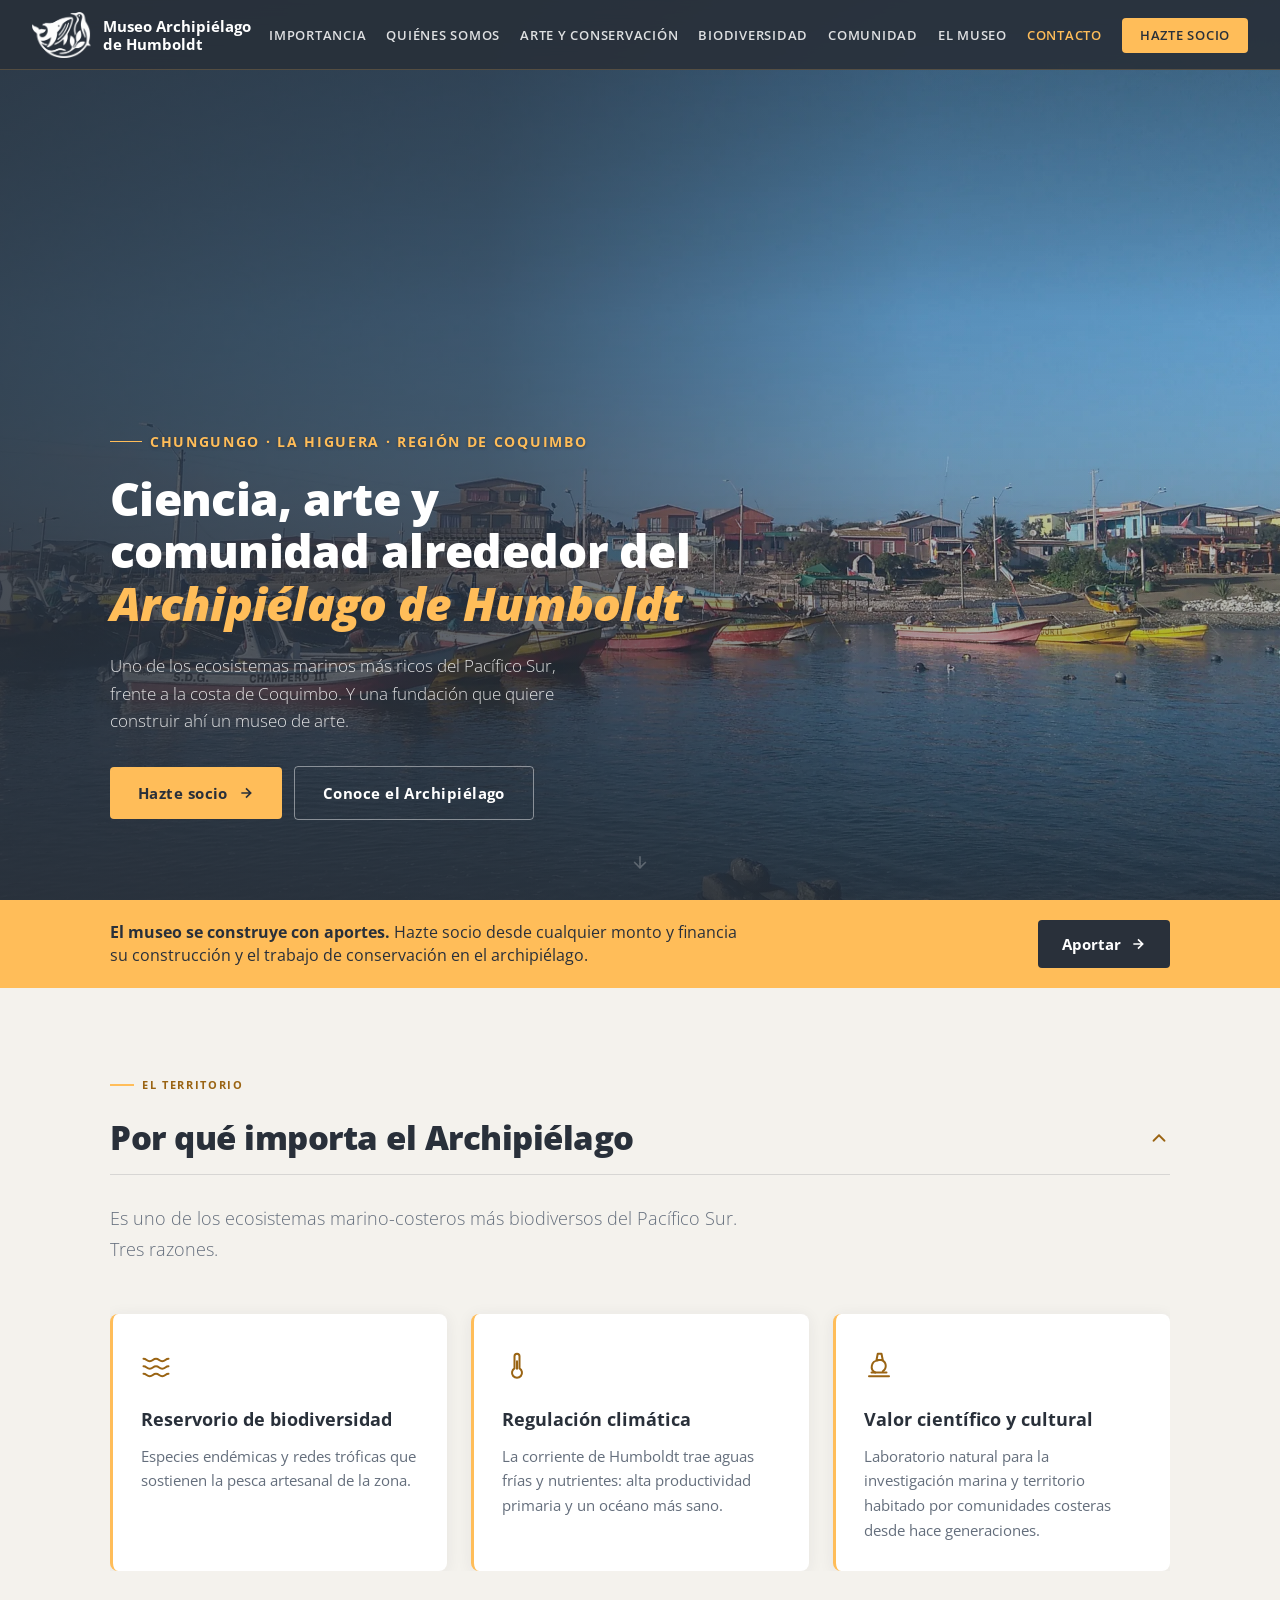
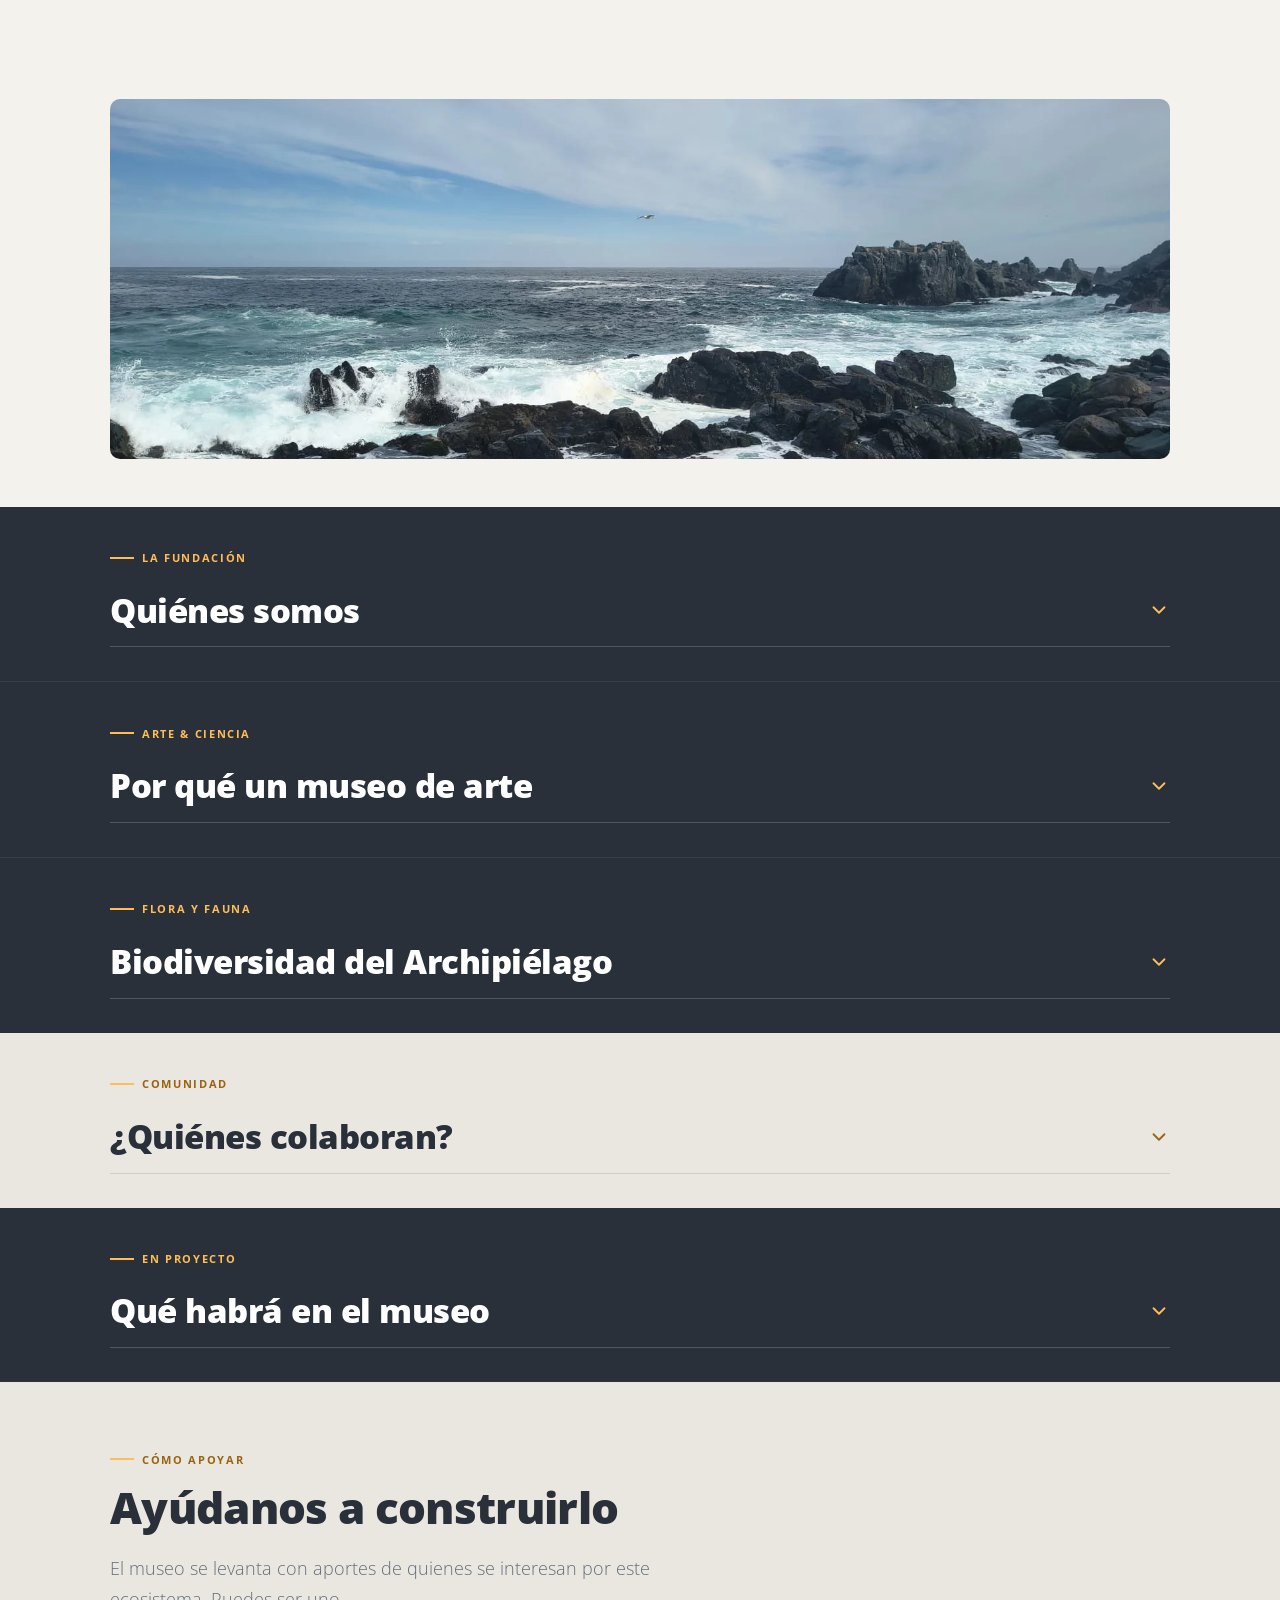
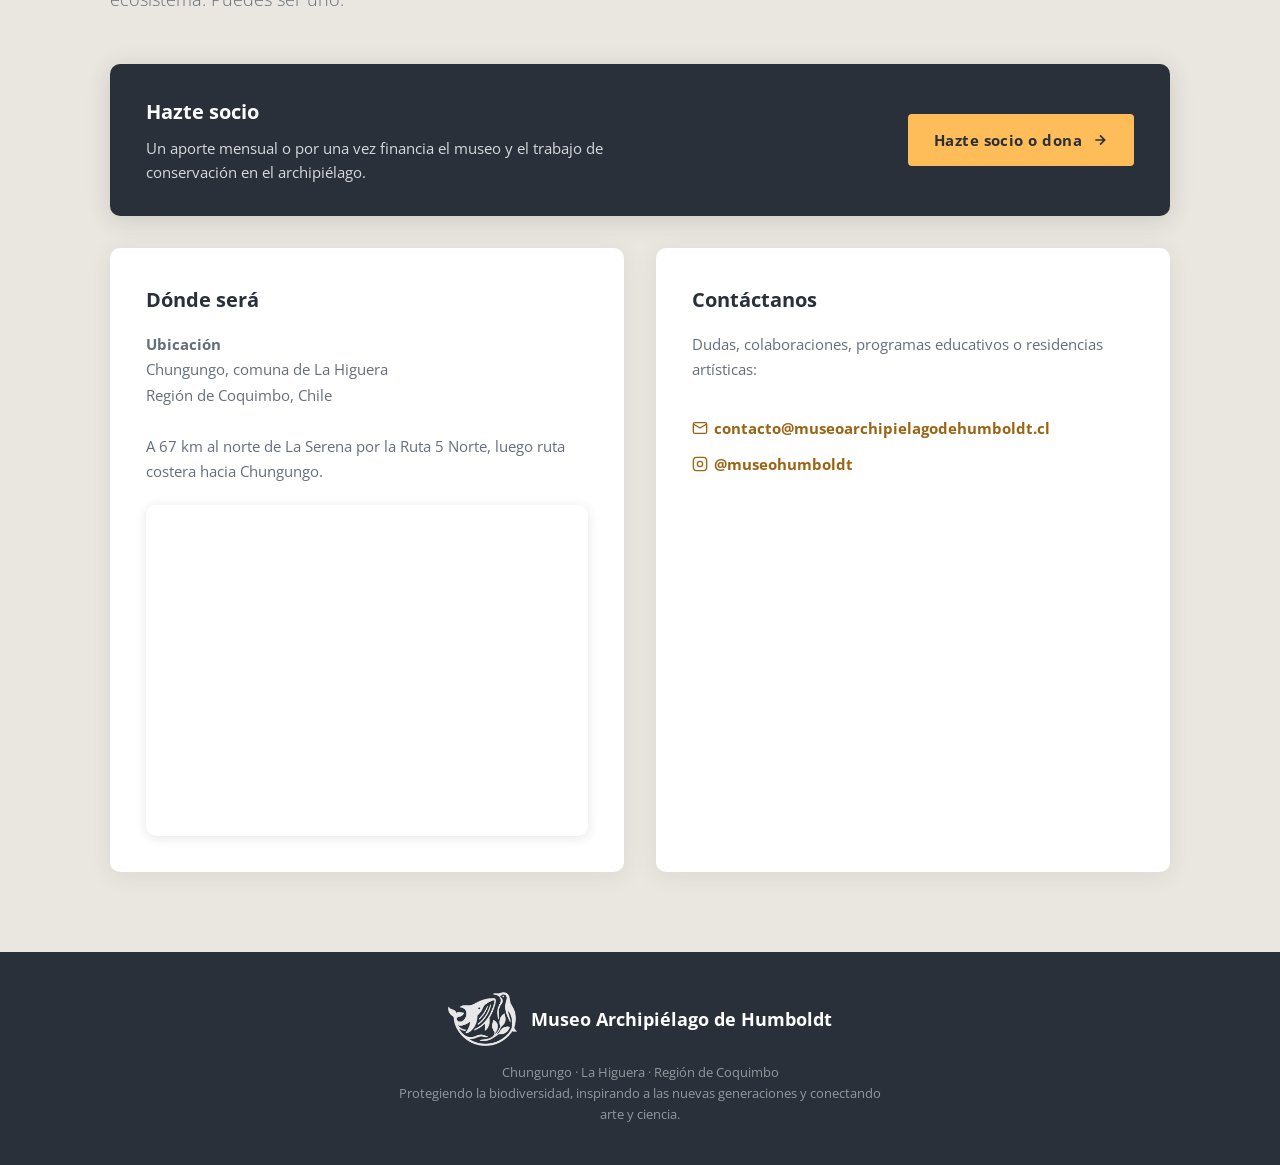
==== index.html @ 6b74129f "Suma las fotos nuevas de fauna y pasa la galería a grilla pareja - Entran cinco fotografías nuevas d" ====
<!doctype html>
<html lang="es">
<head>
  <meta charset="utf-8" />
  <meta name="viewport" content="width=device-width,initial-scale=1" />
  <title>Museo Archipiélago de Humboldt — Chungungo, La Higuera</title>
  <meta name="theme-color" content="#29303A">
  <link rel="canonical" href="https://museoarchipielagodehumboldt.cl/">
  <link rel="preconnect" href="https://fonts.googleapis.com">
  <link rel="preconnect" href="https://fonts.gstatic.com" crossorigin>
  <link href="https://fonts.googleapis.com/css2?family=Open+Sans:ital,wght@0,300;0,400;0,600;0,700;0,800;1,400;1,700&display=swap" rel="stylesheet">
  <link rel="stylesheet" href="css/styles.css">
  <link rel="icon" href="/favicon.ico" sizes="any">
  <link rel="icon" type="image/png" href="/images/logo-favicon.png">
  <meta name="description"
  content="El Archipiélago de Humboldt: biodiversidad marina frente a la costa de Coquimbo. Fundación que trabaja para levantar un museo de arte en Chungungo.">

  <!-- Open Graph -->
  <meta property="og:title" content="Museo Archipiélago de Humboldt">
  <meta property="og:description" content="Ciencia, arte y comunidad alrededor del Archipiélago de Humboldt.">
  <meta property="og:image" content="https://museoarchipielagodehumboldt.cl/images/portada-caleta.webp">
  <meta property="og:url" content="https://museoarchipielagodehumboldt.cl/">
  <meta property="og:type" content="website">
  <meta property="og:locale" content="es_CL">
  <meta property="og:site_name" content="Museo Archipiélago de Humboldt">

  <!-- Twitter -->
  <meta name="twitter:card" content="summary_large_image">
  <meta name="twitter:title" content="Museo Archipiélago de Humboldt">
  <meta name="twitter:description" content="Ciencia, arte y comunidad alrededor del Archipiélago de Humboldt.">
  <meta name="twitter:image" content="https://museoarchipielagodehumboldt.cl/images/portada-caleta.webp">

  <!-- Structured data: Museum -->
  <script type="application/ld+json">
  {
    "@context": "https://schema.org",
    "@type": "Museum",
    "name": "Museo Archipiélago de Humboldt",
    "description": "Proyecto de museo de arte en Chungungo, inspirado en el Archipiélago de Humboldt. En etapa de construcción.",
    "url": "https://museoarchipielagodehumboldt.cl/",
    "image": "https://museoarchipielagodehumboldt.cl/images/portada-caleta.webp",
    "email": "contacto@museoarchipielagodehumboldt.cl",
    "sameAs": ["https://www.instagram.com/museohumboldt"],
    "address": {
      "@type": "PostalAddress",
      "addressLocality": "Chungungo",
      "addressRegion": "Región de Coquimbo",
      "addressCountry": "CL"
    },
    "geo": {
      "@type": "GeoCoordinates",
      "latitude": -29.4509444,
      "longitude": -71.2998889
    }
  }
  </script>
</head>
<body>

  <!-- NAV -->
  <nav>
    <a href="#" class="nav-logo">
      <img src="images/logo-blanco.webp" alt="Logo Museo Archipiélago de Humboldt" width="512" height="402" />
      <span class="nav-brand">Museo Archipiélago<br>de Humboldt</span>
    </a>
    <button class="nav-toggle" aria-label="Abrir menú de navegación" aria-expanded="false" aria-controls="nav-links">
      <span></span><span></span><span></span>
    </button>
    <ul class="nav-links" id="nav-links">
      <li><a href="#importancia">Importancia</a></li>
      <li><a href="#quienes-somos">Quiénes somos</a></li>
      <li><a href="#arte">Arte y Conservación</a></li>
      <li><a href="#galeria">Biodiversidad</a></li>
      <li><a href="#impacto">Comunidad</a></li>
      <li><a href="#actividades">El museo</a></li>
      <li><a href="#visita">Contacto</a></li>
      <li class="nav-donate-item"><a href="https://fundacionmuseo.donando.cl/" target="_blank" rel="noopener noreferrer" class="nav-donate">Hazte socio</a></li>
    </ul>
  </nav>

  <!-- HERO -->
  <section class="hero">
    <div class="hero-content">
      <p class="hero-eyebrow">Chungungo · La Higuera · Región de Coquimbo</p>
      <h1>Ciencia, arte y comunidad alrededor del <em>Archipiélago de Humboldt</em></h1>
      <p class="hero-desc">Uno de los ecosistemas marinos más ricos del Pacífico Sur, frente a la costa de Coquimbo. Y una fundación que quiere construir ahí un museo de arte.</p>
      <div class="hero-actions">
        <a class="hero-cta" href="https://fundacionmuseo.donando.cl/" target="_blank" rel="noopener noreferrer">
          Hazte socio
          <svg width="16" height="16" viewBox="0 0 24 24" fill="none" stroke="currentColor" stroke-width="2.5"><path d="M5 12h14M12 5l7 7-7 7"/></svg>
        </a>
        <a class="hero-cta hero-cta--ghost" href="#importancia">Conoce el Archipiélago</a>
      </div>
    </div>
    <div class="scroll-hint">
      <svg width="20" height="20" viewBox="0 0 24 24" fill="none" stroke="currentColor" stroke-width="2"><path d="M12 5v14M5 12l7 7 7-7"/></svg>
    </div>
  </section>

  <!-- FRANJA DE DONACIÓN -->
  <aside class="donate-strip">
    <div class="container donate-strip-inner">
      <p class="donate-strip-text"><strong>El museo se construye con aportes.</strong> Hazte socio desde cualquier monto y financia su construcción y el trabajo de conservación en el archipiélago.</p>
      <a class="donate-strip-cta" href="https://fundacionmuseo.donando.cl/" target="_blank" rel="noopener noreferrer">
        Aportar
        <svg width="16" height="16" viewBox="0 0 24 24" fill="none" stroke="currentColor" stroke-width="2.5"><path d="M5 12h14M12 5l7 7-7 7"/></svg>
      </a>
    </div>
  </aside>

  <!-- IMPORTANCIA -->
  <section class="section" id="importancia">
    <div class="container">
      <span class="section-label">El territorio</span>
      <h2 class="section-h2">
        <button type="button" class="section-toggle" aria-expanded="true" aria-controls="cuerpo-importancia">
          <span>Por qué importa el Archipiélago</span>
          <svg class="section-chevron" width="22" height="22" viewBox="0 0 24 24" fill="none" stroke="currentColor" stroke-width="2" stroke-linecap="round" stroke-linejoin="round" aria-hidden="true"><path d="m6 9 6 6 6-6"/></svg>
        </button>
      </h2>
      <div class="section-body is-open" id="cuerpo-importancia">
        <div class="section-body-inner">
      <p class="section-intro reveal">Es uno de los ecosistemas marino-costeros más biodiversos del Pacífico Sur. Tres razones.</p>
      <div class="cards">
        <div class="reveal card">
          <div class="card-icon"><svg viewBox="0 0 24 24" fill="none" stroke="currentColor" stroke-width="1.6" stroke-linecap="round" stroke-linejoin="round" aria-hidden="true"><path d="M2 7c2.5 0 2.5 2 5 2s2.5-2 5-2 2.5 2 5 2 2.5-2 5-2"/><path d="M2 13c2.5 0 2.5 2 5 2s2.5-2 5-2 2.5 2 5 2 2.5-2 5-2"/><path d="M2 19c2.5 0 2.5 2 5 2s2.5-2 5-2 2.5 2 5 2 2.5-2 5-2"/></svg></div>
          <h3>Reservorio de biodiversidad</h3>
          <p>Especies endémicas y redes tróficas que sostienen la pesca artesanal de la zona.</p>
        </div>
        <div class="reveal reveal-delay-1 card">
          <div class="card-icon"><svg viewBox="0 0 24 24" fill="none" stroke="currentColor" stroke-width="1.6" stroke-linecap="round" stroke-linejoin="round" aria-hidden="true"><path d="M14 14.76V5a2 2 0 1 0-4 0v9.76a4 4 0 1 0 4 0z"/><path d="M12 9v6"/></svg></div>
          <h3>Regulación climática</h3>
          <p>La corriente de Humboldt trae aguas frías y nutrientes: alta productividad primaria y un océano más sano.</p>
        </div>
        <div class="reveal reveal-delay-2 card">
          <div class="card-icon"><svg viewBox="0 0 24 24" fill="none" stroke="currentColor" stroke-width="1.6" stroke-linecap="round" stroke-linejoin="round" aria-hidden="true"><path d="M6 18h12"/><path d="M9 18a5 5 0 0 1 2-9.5"/><path d="M11 3h3l1 5h-5z"/><path d="M14 8a5 5 0 0 1 1 9"/><path d="M4 21h16"/></svg></div>
          <h3>Valor científico y cultural</h3>
          <p>Laboratorio natural para la investigación marina y territorio habitado por comunidades costeras desde hace generaciones.</p>
        </div>
      </div>
    </div>
      </div>
    </div>
  </section>

  <!-- PANORAMA -->
  <div class="container">
    <div class="panorama-wrap reveal">
      <img src="images/costa-rocosa.webp" alt="Costa rocosa del Archipiélago de Humboldt" width="1600" height="900" loading="lazy" />
    </div>
  </div>

  <!-- QUIÉNES SOMOS -->
  <section class="section section-alt" id="quienes-somos">
    <div class="container">
      <span class="section-label">La Fundación</span>
      <h2 class="section-h2">
        <button type="button" class="section-toggle" aria-expanded="false" aria-controls="cuerpo-quienes-somos">
          <span>Quiénes somos</span>
          <svg class="section-chevron" width="22" height="22" viewBox="0 0 24 24" fill="none" stroke="currentColor" stroke-width="2" stroke-linecap="round" stroke-linejoin="round" aria-hidden="true"><path d="m6 9 6 6 6-6"/></svg>
        </button>
      </h2>
      <div class="section-body" id="cuerpo-quienes-somos">
        <div class="section-body-inner">
      <p class="section-intro reveal">La Fundación Archipiélago de Humboldt trabaja para proteger este ecosistema y para levantar en Chungungo un museo de arte inspirado en él. El museo todavía no existe: estamos construyéndolo.</p>

      <div class="video-wrap reveal">
        <video
          controls
          playsinline
          preload="none"
          poster="images/fundacion-poster.webp"
          width="1280" height="720">
          <source src="videos/fundacion-720p.webm" type="video/webm">
          <source src="videos/fundacion-720p.mp4" type="video/mp4">
          Tu navegador no soporta la reproducción de video.
        </video>
      </div>
    </div>
      </div>
    </div>
  </section>

  <!-- ARTE Y CONSERVACIÓN -->
  <section class="section section-alt" id="arte">
    <div class="container">
      <span class="section-label">Arte & Ciencia</span>
      <h2 class="section-h2">
        <button type="button" class="section-toggle" aria-expanded="false" aria-controls="cuerpo-arte">
          <span>Por qué un museo de arte</span>
          <svg class="section-chevron" width="22" height="22" viewBox="0 0 24 24" fill="none" stroke="currentColor" stroke-width="2" stroke-linecap="round" stroke-linejoin="round" aria-hidden="true"><path d="m6 9 6 6 6-6"/></svg>
        </button>
      </h2>
      <div class="section-body" id="cuerpo-arte">
        <div class="section-body-inner">
      <p class="section-intro reveal">Los datos científicos informan; el arte mueve. Un museo convierte lo que sabemos del archipiélago en algo que se siente.</p>
      <div class="cards">
        <div class="reveal card">
          <div class="card-icon"><svg viewBox="0 0 24 24" fill="none" stroke="currentColor" stroke-width="1.6" stroke-linecap="round" stroke-linejoin="round" aria-hidden="true"><path d="M3 21c2 0 4-1 4-4 0-1.7-1.3-3-3-3-1.5 0-3 1-3 3 0 2 1 4 2 4z"/><path d="M7 14 18.5 2.5a2.1 2.1 0 0 1 3 3L10 17"/></svg></div>
          <h3>El arte como puente</h3>
          <p>Instalaciones y obras participativas hacen comprensibles procesos ecológicos complejos, a cualquier edad.</p>
        </div>
        <div class="reveal reveal-delay-1 card">
          <div class="card-icon"><svg viewBox="0 0 24 24" fill="none" stroke="currentColor" stroke-width="1.6" stroke-linecap="round" stroke-linejoin="round" aria-hidden="true"><path d="M10.3 3.9 1.8 18a2 2 0 0 0 1.7 3h17a2 2 0 0 0 1.7-3L13.7 3.9a2 2 0 0 0-3.4 0z"/><path d="M12 9v4"/><path d="M12 17h.01"/></svg></div>
          <h3>Visibilizar amenazas</h3>
          <p>La sobrepesca y el cambio climático se vuelven visibles, junto a las prácticas que los enfrentan.</p>
        </div>
        <div class="reveal reveal-delay-2 card">
          <div class="card-icon"><svg viewBox="0 0 24 24" fill="none" stroke="currentColor" stroke-width="1.6" stroke-linecap="round" stroke-linejoin="round" aria-hidden="true"><path d="M3 21V11l5-4 5 4v10"/><path d="M13 21V13l4-3 4 3v8"/><path d="M3 21h18"/><path d="M8 21v-4"/></svg></div>
          <h3>Impulso a la economía local</h3>
          <p>Visitantes y residencias artísticas abren trabajo para artesanos, pescadores y guías de Chungungo.</p>
        </div>
      </div>
    </div>
      </div>
    </div>
  </section>

  <!-- GALERÍA -->
  <section class="section section-alt" id="galeria">
    <div class="container">
      <span class="section-label">Flora y Fauna</span>
      <h2 class="section-h2">
        <button type="button" class="section-toggle" aria-expanded="false" aria-controls="cuerpo-galeria">
          <span>Biodiversidad del Archipiélago</span>
          <svg class="section-chevron" width="22" height="22" viewBox="0 0 24 24" fill="none" stroke="currentColor" stroke-width="2" stroke-linecap="round" stroke-linejoin="round" aria-hidden="true"><path d="m6 9 6 6 6-6"/></svg>
        </button>
      </h2>
      <div class="section-body" id="cuerpo-galeria">
        <div class="section-body-inner">
      <p class="section-intro reveal">Colonias de lobos marinos, albatros, pelícanos, guanacos del desierto costero y la caleta de Chungungo. Fotografías propias, tomadas en el archipiélago y su costa.</p>

      <div class="gallery-grid">
        <div class="gallery-item reveal" onclick="openLightbox(this)">
          <img src="images/albatros.webp" alt="Albatros de ceja negra en el mar" width="1200" height="1600" loading="lazy" />
          <div class="gallery-overlay"><span class="gallery-caption">Albatros de ceja negra</span></div>
        </div>
        <div class="gallery-item reveal" onclick="openLightbox(this)">
          <img src="images/colonia-lobos.webp" alt="Colonia de lobos marinos" width="1400" height="1050" loading="lazy" />
          <div class="gallery-overlay"><span class="gallery-caption">Colonia de lobos marinos</span></div>
        </div>
        <div class="gallery-item reveal" onclick="openLightbox(this)">
          <img src="images/pelicanos.webp" alt="Pelícanos nadando" width="900" height="1600" loading="lazy" />
          <div class="gallery-overlay"><span class="gallery-caption">Pelícanos</span></div>
        </div>
        <div class="gallery-item reveal" onclick="openLightbox(this)">
          <img src="images/lobos-roca.webp" alt="Lobos marinos sobre las rocas" width="1400" height="1050" loading="lazy" />
          <div class="gallery-overlay"><span class="gallery-caption">Lobos marinos en el archipiélago</span></div>
        </div>
        <div class="gallery-item reveal" onclick="openLightbox(this)">
          <img src="images/islote-aves.webp" alt="Islote con aves marinas" width="948" height="1600" loading="lazy" />
          <div class="gallery-overlay"><span class="gallery-caption">Islote con aves marinas</span></div>
        </div>
        <div class="gallery-item reveal" onclick="openLightbox(this)">
          <img src="images/caleta-botes.webp" alt="Botes de pescadores en Chungungo" width="1500" height="1125" loading="lazy" />
          <div class="gallery-overlay"><span class="gallery-caption">Caleta de Chungungo</span></div>
        </div>
        <div class="gallery-item reveal" onclick="openLightbox(this)">
          <img src="images/formacion-rocosa-lobos.webp" alt="Formación rocosa con lobos marinos" width="1400" height="1050" loading="lazy" />
          <div class="gallery-overlay"><span class="gallery-caption">Formaciones rocosas del archipiélago</span></div>
        </div>
        <div class="gallery-item reveal" onclick="openLightbox(this)">
          <img src="images/ave-en-vuelo.webp" alt="Ave marina sobrevolando la costa" width="1400" height="788" loading="lazy" />
          <div class="gallery-overlay"><span class="gallery-caption">Ave marina en vuelo</span></div>
        </div>
        <div class="gallery-item reveal" onclick="openLightbox(this)">
          <img src="images/colonia-lobos-2.webp" alt="Lobos marinos sobre la roca" width="1400" height="1050" loading="lazy" />
          <div class="gallery-overlay"><span class="gallery-caption">Colonia de lobos marinos</span></div>
        </div>
        <div class="gallery-item reveal" onclick="openLightbox(this)">
          <img src="images/guanacos-desierto.webp" alt="Guanacos en el desierto costero" width="1400" height="1050" loading="lazy" />
          <div class="gallery-overlay"><span class="gallery-caption">Guanacos del desierto costero</span></div>
        </div>
        <div class="gallery-item reveal" onclick="openLightbox(this)">
          <img src="images/costa-oleaje.webp" alt="Oleaje rompiendo en la costa rocosa" width="1400" height="788" loading="lazy" />
          <div class="gallery-overlay"><span class="gallery-caption">Costa rocosa</span></div>
        </div>
        <div class="gallery-item reveal" onclick="openLightbox(this)">
          <img src="images/lobos-roca-2.webp" alt="Lobos marinos sobre la roca" width="1400" height="1050" loading="lazy" />
          <div class="gallery-overlay"><span class="gallery-caption">Lobos marinos sobre la roca</span></div>
        </div>
        <div class="gallery-item reveal" onclick="openLightbox(this)">
          <img src="images/caleta-chungungo.webp" alt="Caleta de Chungungo" width="1500" height="1125" loading="lazy" />
          <div class="gallery-overlay"><span class="gallery-caption">Caleta de Chungungo</span></div>
        </div>
      </div>
        </div>
      </div>
    </section>

  <!-- LIGHTBOX -->
  <div class="lightbox" id="lightbox" onclick="closeLightbox()">
    <button class="lightbox-close" onclick="closeLightbox()">×</button>
    <img id="lightbox-img" src="" alt="" />
  </div>

  <!-- IMPACTO -->
  <section class="section section--light" id="impacto">
    <div class="container">
      <span class="section-label">Comunidad</span>
      <h2 class="section-h2">
        <button type="button" class="section-toggle" aria-expanded="false" aria-controls="cuerpo-impacto">
          <span>¿Quiénes colaboran?</span>
          <svg class="section-chevron" width="22" height="22" viewBox="0 0 24 24" fill="none" stroke="currentColor" stroke-width="2" stroke-linecap="round" stroke-linejoin="round" aria-hidden="true"><path d="m6 9 6 6 6-6"/></svg>
        </button>
      </h2>
      <div class="section-body" id="cuerpo-impacto">
        <div class="section-body-inner">
      <p class="section-intro reveal">El proyecto se sostiene con el trabajo de tres grupos.</p>

      <div class="impact-grid">
        <div class="impact-item reveal">
          <div class="impact-icon"><svg viewBox="0 0 24 24" fill="none" stroke="currentColor" stroke-width="1.6" stroke-linecap="round" stroke-linejoin="round" aria-hidden="true"><path d="M20.8 5.6a5 5 0 0 0-7.1 0L12 7.3l-1.7-1.7a5 5 0 1 0-7.1 7.1L12 21.4l8.8-8.7a5 5 0 0 0 0-7.1z"/></svg></div>
          <div class="impact-label">Voluntarios</div>
          <div class="impact-desc">Personas que aportan tiempo y trabajo al proyecto.</div>
        </div>
        <div class="impact-item reveal reveal-delay-1">
          <div class="impact-icon"><svg viewBox="0 0 24 24" fill="none" stroke="currentColor" stroke-width="1.6" stroke-linecap="round" stroke-linejoin="round" aria-hidden="true"><path d="M6 18h12"/><path d="M9 18a5 5 0 0 1 2-9.5"/><path d="M11 3h3l1 5h-5z"/><path d="M14 8a5 5 0 0 1 1 9"/><path d="M4 21h16"/></svg></div>
          <div class="impact-label">Ciencias e investigación</div>
          <div class="impact-desc">Profesionales que estudian el archipiélago y su ecosistema.</div>
        </div>
        <div class="impact-item reveal reveal-delay-2">
          <div class="impact-icon"><svg viewBox="0 0 24 24" fill="none" stroke="currentColor" stroke-width="1.6" stroke-linecap="round" stroke-linejoin="round" aria-hidden="true"><path d="M3 21c2 0 4-1 4-4 0-1.7-1.3-3-3-3-1.5 0-3 1-3 3 0 2 1 4 2 4z"/><path d="M7 14 18.5 2.5a2.1 2.1 0 0 1 3 3L10 17"/></svg></div>
          <div class="impact-label">Iniciativas culturales independientes</div>
          <div class="impact-desc">Proyectos y colectivos que trabajan con nosotros.</div>
        </div>
      </div>
      </div>
    </div>
      </div>
    </div>
  </section>

  <!-- ACTIVIDADES -->
  <section class="section section-alt" id="actividades">
    <div class="container">
      <span class="section-label">En proyecto</span>
      <h2 class="section-h2">
        <button type="button" class="section-toggle" aria-expanded="false" aria-controls="cuerpo-actividades">
          <span>Qué habrá en el museo</span>
          <svg class="section-chevron" width="22" height="22" viewBox="0 0 24 24" fill="none" stroke="currentColor" stroke-width="2" stroke-linecap="round" stroke-linejoin="round" aria-hidden="true"><path d="m6 9 6 6 6-6"/></svg>
        </button>
      </h2>
      <div class="section-body" id="cuerpo-actividades">
        <div class="section-body-inner">
      <p class="section-intro reveal">Tres líneas de trabajo que queremos poner en pie. Ninguna está funcionando todavía.</p>
      <ul class="activities-list">
        <li class="reveal">
          <div class="act-num">1</div>
          <div class="act-text">
            <strong>Exposiciones de arte</strong>
            <span>Obras inspiradas en el archipiélago y su ecosistema.</span>
          </div>
        </li>
        <li class="reveal reveal-delay-1">
          <div class="act-num">2</div>
          <div class="act-text">
            <strong>Talleres vinculados a otros actores sociales</strong>
            <span>Instancias de trabajo con la comunidad de la zona.</span>
          </div>
        </li>
        <li class="reveal reveal-delay-2">
          <div class="act-num">3</div>
          <div class="act-text">
            <strong>La primera estación meteorológica de Chungungo</strong>
            <span>Datos propios del clima en esta localidad de la comuna de La Higuera.</span>
          </div>
        </li>
      </ul>
    </div>
      </div>
    </div>
  </section>

  <!-- VISITA -->
  <section class="section section--visit" id="visita">
    <div class="container">
      <span class="section-label">Cómo apoyar</span>
      <h2 class="reveal">Ayúdanos a construirlo</h2>
      <p class="section-intro reveal">El museo se levanta con aportes de quienes se interesan por este ecosistema. Puedes ser uno.</p>

      <div class="support-banner reveal">
        <div class="support-text">
          <h3>Hazte socio</h3>
          <p>Un aporte mensual o por una vez financia el museo y el trabajo de conservación en el archipiélago.</p>
        </div>
        <a class="support-cta" href="https://fundacionmuseo.donando.cl/" target="_blank" rel="noopener noreferrer">
          Hazte socio o dona
          <svg width="16" height="16" viewBox="0 0 24 24" fill="none" stroke="currentColor" stroke-width="2.5"><path d="M5 12h14M12 5l7 7-7 7"/></svg>
        </a>
      </div>

      <div class="visit-grid">
        <div class="visit-card reveal">
          <h3>Dónde será</h3>
          <address>
            <p><strong>Ubicación</strong><br>Chungungo, comuna de La Higuera<br>Región de Coquimbo, Chile</p>
            <br>
            <p>A 67 km al norte de La Serena por la Ruta 5 Norte, luego ruta costera hacia Chungungo.</p>
          </address>
          <div class="map-wrap">
            <iframe
              src="https://www.google.com/maps/embed?pb=!1m17!1m12!1m3!1d3474.2418655017473!2d-71.2998889!3d-29.4509444!2m3!1f0!2f0!3f0!3m2!1i1024!2i768!4f13.1!3m2!1m1!2zMjnCsDI3JzAzLjQiUyA3McKwMTcnNTkuNiJX!5e0!3m2!1sen!2scl!4v1780631474605!5m2!1sen!2scl"
              title="Mapa de ubicación del Museo Archipiélago de Humboldt en Chungungo"
              style="border:0;" allowfullscreen loading="lazy"
              referrerpolicy="no-referrer-when-downgrade"></iframe>
          </div>
        </div>
        <div class="visit-card reveal">
          <h3>Contáctanos</h3>
          <p>Dudas, colaboraciones, programas educativos o residencias artísticas:</p>
          <br>
          <a href="mailto:contacto@museoarchipielagodehumboldt.cl" class="contact-link">
            <svg width="16" height="16" viewBox="0 0 24 24" fill="none" stroke="currentColor" stroke-width="2"><path d="M4 4h16c1.1 0 2 .9 2 2v12c0 1.1-.9 2-2 2H4c-1.1 0-2-.9-2-2V6c0-1.1.9-2 2-2z"/><polyline points="22,6 12,12 2,6"/></svg>
            contacto@museoarchipielagodehumboldt.cl
          </a>
          <br>
          <a href="https://www.instagram.com/museohumboldt" target="_blank" rel="noopener noreferrer" class="contact-link">
            <svg width="16" height="16" viewBox="0 0 24 24" fill="none" stroke="currentColor" stroke-width="2"><rect x="2" y="2" width="20" height="20" rx="5"/><circle cx="12" cy="12" r="4"/><line x1="17.5" y1="6.5" x2="17.5" y2="6.5"/></svg>
            @museohumboldt
          </a>
        </div>
      </div>
    </div>
  </section>

  <!-- FOOTER -->
  <footer>
    <div class="footer-logo">
      <img src="images/logo-blanco.webp" alt="Logo" width="512" height="402" loading="lazy" />
      <span class="footer-brand">Museo Archipiélago de Humboldt</span>
    </div>
    <p>Chungungo · La Higuera · Región de Coquimbo<br>Protegiendo la biodiversidad, inspirando a las nuevas generaciones y conectando arte y ciencia.</p>
  </footer>

  <script src="js/main.js"></script>
</body>
</html>
---- css/styles.css ----
:root {
  /* Paleta institucional (ficha técnica de marca)
     --deep    #29303A  azul grafito: fondos oscuros, barra, pie
     --amarillo #FFBD59 acento principal: botones, destacados
     --naranja #F58235  acento secundario
     --verde   #A5C886  acento de apoyo                       */
  --deep: #29303A;
  --ocean: #29303A;
  --ocean-light: #3C4757;
  --seafoam: #FFBD59;          /* acento principal (amarillo) */
  --naranja: #F58235;
  --verde: #A5C886;
  --accent-ink: #9A6413;       /* amarillo oscurecido, legible sobre fondo claro */
  --sand: #FAF7F1;
  --bg: #F4F2ED;
  --text: #29303A;
  --muted: #646E7C;
  --white: #ffffff;
  --maxw: 1140px;
}

* { box-sizing: border-box; margin: 0; padding: 0; }

html { scroll-behavior: smooth; }

body {
  font-family: 'Open Sans', sans-serif;
  background: var(--bg);
  color: var(--text);
  line-height: 1.6;
}

/* ===== NAV ===== */
nav {
  position: fixed;
  top: 0; left: 0; right: 0;
  z-index: 100;
  background: rgba(41,48,58,0.92);
  backdrop-filter: blur(12px);
  -webkit-backdrop-filter: blur(12px);
  padding: 0 32px;
  display: flex;
  align-items: center;
  justify-content: space-between;
  height: 70px;
  border-bottom: 1px solid rgba(255,189,89,0.2);
}

.nav-logo {
  display: flex;
  align-items: center;
  gap: 12px;
  text-decoration: none;
}

.nav-logo img {
  height: 46px;
  width: auto;
  display: block;
}

.nav-brand {
  color: var(--white);
  font-family: 'Open Sans', sans-serif;
  font-size: 15px;
  font-weight: 700;
  line-height: 1.2;
  max-width: 200px;
}

.nav-links {
  display: flex;
  align-items: center;
  gap: 20px;
  list-style: none;
}

.nav-links a {
  color: rgba(255,255,255,0.85);
  text-decoration: none;
  white-space: nowrap;
  font-size: 12.5px;
  font-weight: 600;
  letter-spacing: 0.06em;
  text-transform: uppercase;
  transition: color 0.2s;
}

.nav-links a:hover { color: var(--seafoam); }

.nav-links a.nav-donate {
  background: var(--seafoam);
  color: var(--deep);
  padding: 9px 18px;
  border-radius: 4px;
  transition: background 0.2s, transform 0.2s;
}

.nav-links a.nav-donate:hover {
  background: #FFCE80;
  color: var(--deep);
  transform: translateY(-1px);
}

/* Hamburger toggle (hidden on desktop) */
.nav-toggle {
  display: none;
  flex-direction: column;
  justify-content: center;
  gap: 5px;
  width: 40px;
  height: 40px;
  padding: 8px;
  background: none;
  border: none;
  cursor: pointer;
}

.nav-toggle span {
  display: block;
  width: 100%;
  height: 2px;
  background: var(--white);
  border-radius: 2px;
  transition: transform 0.25s, opacity 0.25s;
}

.nav-toggle.open span:nth-child(1) { transform: translateY(7px) rotate(45deg); }
.nav-toggle.open span:nth-child(2) { opacity: 0; }
.nav-toggle.open span:nth-child(3) { transform: translateY(-7px) rotate(-45deg); }

/* ===== HERO ===== */
.hero {
  min-height: 100vh;
  background-image: url('../images/portada-caleta.webp');
  background-size: cover;
  background-position: center center;
  position: relative;
  display: flex;
  align-items: flex-end;
  padding-bottom: 80px;
}

.hero::before {
  content: '';
  position: absolute;
  inset: 0;
  /* Dos capas: una lateral que oscurece el lado del texto y deja ver el mar
     a la derecha, y una inferior que asienta el pie de la portada. */
  background:
    linear-gradient(
      to right,
      rgba(41,48,58,0.80) 0%,
      rgba(41,48,58,0.62) 38%,
      rgba(41,48,58,0.12) 72%,
      rgba(41,48,58,0.05) 100%
    ),
    linear-gradient(
      to bottom,
      rgba(41,48,58,0.45) 0%,
      rgba(41,48,58,0.12) 35%,
      rgba(41,48,58,0.35) 78%,
      rgba(41,48,58,0.80) 100%
    );
}

.hero-content {
  position: relative;
  max-width: var(--maxw);
  margin: 0 auto;
  padding: 0 40px;
  width: 100%;
}

.hero-eyebrow {
  display: inline-flex;
  align-items: center;
  flex-wrap: wrap;
  gap: 8px;
  color: #FFBD59;
  font-size: 14px;
  font-weight: 700;
  letter-spacing: 0.12em;
  text-transform: uppercase;
  margin-bottom: 20px;
  text-shadow: 0 1px 3px rgba(41,48,58,0.7);
}

.hero-eyebrow::before {
  content: '';
  display: block;
  width: 32px;
  height: 1px;
  background: var(--seafoam);
}

.hero h1 {
  font-family: 'Open Sans', sans-serif;
  letter-spacing: -0.015em;
  font-size: clamp(30px, 3.6vw, 50px);
  font-weight: 800;
  color: var(--white);
  line-height: 1.14;
  max-width: 24ch;        /* reparte el titular en líneas parejas */
  text-wrap: balance;
  margin-bottom: 22px;
}

.hero h1 em {
  font-style: italic;
  color: var(--seafoam);
}

.hero-desc {
  font-size: 17px;
  color: rgba(255,255,255,0.85);
  max-width: 46ch;
  margin-bottom: 32px;
  font-weight: 300;
  text-wrap: pretty;
}

.hero-cta {
  display: inline-flex;
  align-items: center;
  gap: 10px;
  background: var(--seafoam);
  color: var(--deep);
  padding: 14px 28px;
  border-radius: 4px;
  text-decoration: none;
  font-weight: 700;
  font-size: 15px;
  letter-spacing: 0.03em;
  transition: background 0.2s, transform 0.2s;
}

.hero-cta:hover {
  background: #FFCE80;
  transform: translateY(-2px);
}

/* ===== SCROLL INDICATOR ===== */
.scroll-hint {
  position: absolute;
  bottom: 28px;
  left: 50%;
  transform: translateX(-50%);
  display: flex;
  flex-direction: column;
  align-items: center;
  gap: 6px;
  color: rgba(255,255,255,0.5);
  font-size: 11px;
  letter-spacing: 0.1em;
  text-transform: uppercase;
  animation: bounce 2s infinite;
}

.scroll-hint svg { opacity: 0.5; }

@keyframes bounce {
  0%, 100% { transform: translateX(-50%) translateY(0); }
  50% { transform: translateX(-50%) translateY(6px); }
}

/* ===== CONTAINER ===== */
.container {
  max-width: var(--maxw);
  margin: 0 auto;
  padding: 0 40px;
}

/* ===== SECTION ===== */
.section {
  padding: 80px 0;
}

.section-label {
  display: inline-flex;
  align-items: center;
  gap: 8px;
  color: var(--accent-ink);
  font-size: 11px;
  font-weight: 700;
  letter-spacing: 0.15em;
  text-transform: uppercase;
  margin-bottom: 14px;
}

.section-label::before {
  content: '';
  display: block;
  width: 24px;
  height: 2px;
  background: var(--seafoam);
}

h2 {
  font-family: 'Open Sans', sans-serif;
  font-size: clamp(28px, 3.5vw, 44px);
  font-weight: 800;
  letter-spacing: -0.015em;
  color: var(--ocean);
  margin-bottom: 20px;
  line-height: 1.15;
}

.section-intro {
  font-size: 18px;
  color: var(--muted);
  max-width: 640px;
  margin-bottom: 48px;
  font-weight: 300;
  line-height: 1.75;
}

/* ===== CARDS GRID ===== */
.cards {
  display: grid;
  grid-template-columns: repeat(auto-fit, minmax(280px, 1fr));
  gap: 24px;
}

.card {
  background: var(--white);
  border-radius: 8px;
  padding: 28px;
  box-shadow: 0 2px 16px rgba(41,48,58,0.07);
  border-left: 3px solid var(--seafoam);
  transition: transform 0.2s, box-shadow 0.2s;
}

.card:hover {
  transform: translateY(-4px);
  box-shadow: 0 8px 32px rgba(41,48,58,0.12);
}

.card-icon {
  font-size: 32px;
  margin-bottom: 12px;
}

.card h3 {
  font-family: 'Open Sans', sans-serif;
  font-size: 18px;
  color: var(--ocean);
  margin-bottom: 10px;
}

.card p {
  font-size: 15px;
  color: var(--muted);
  line-height: 1.65;
}

/* ===== ALT SECTION BG ===== */
.section-alt {
  background: var(--deep);
  color: var(--white);
}

.section-alt h2 { color: var(--white); }
.section-alt .section-intro { color: rgba(255,255,255,0.7); }
.section-alt .section-label { color: var(--seafoam); }

.section-alt .card {
  background: rgba(255,255,255,0.05);
  border-color: rgba(255,189,89,0.5);
}

.section-alt .card h3 { color: var(--seafoam); }
.section-alt .card p { color: rgba(255,255,255,0.7); }

/* ===== VIDEO EMBED ===== */
.video-wrap {
  width: 100%;
  max-width: 860px;
  margin: 0 auto;
  border-radius: 10px;
  overflow: hidden;
  box-shadow: 0 8px 32px rgba(41,48,58,0.15);
}

.video-wrap video {
  display: block;
  width: 100%;
  height: auto;
  aspect-ratio: 16 / 9;
  background: var(--deep);
}

/* ===== PANORAMA IMAGE ===== */
.panorama-wrap {
  width: 100%;
  height: 360px;
  overflow: hidden;
  border-radius: 10px;
  margin: 48px 0;
}

.panorama-wrap img {
  width: 100%;
  height: 100%;
  object-fit: cover;
  object-position: center;
}

/* ===== IMPACT SPLIT ===== */
.impact-grid {
  display: grid;
  grid-template-columns: 1fr 1fr 1fr;
  gap: 1px;
  background: rgba(41,48,58,0.1);
  border-radius: 10px;
  overflow: hidden;
}

.impact-item {
  background: var(--white);
  padding: 40px 32px;
  text-align: center;
}

.impact-label {
  font-size: 14px;
  font-weight: 600;
  color: var(--ocean);
  letter-spacing: 0.05em;
  text-transform: uppercase;
}

.impact-desc {
  font-size: 13px;
  color: var(--muted);
  margin-top: 8px;
}

/* ===== ACTIVITIES ===== */
.activities-list {
  list-style: none;
  display: grid;
  grid-template-columns: repeat(auto-fit, minmax(300px, 1fr));
  gap: 16px;
}

.activities-list li {
  display: flex;
  align-items: flex-start;
  gap: 16px;
  background: var(--white);
  border-radius: 8px;
  padding: 20px 24px;
  box-shadow: 0 2px 12px rgba(41,48,58,0.06);
  transition: transform 0.2s;
}

.activities-list li:hover { transform: translateX(4px); }

.act-num {
  flex-shrink: 0;
  width: 36px;
  height: 36px;
  background: var(--ocean);
  color: var(--white);
  border-radius: 50%;
  display: flex;
  align-items: center;
  justify-content: center;
  font-size: 14px;
  font-weight: 700;
}

.act-text strong {
  display: block;
  font-size: 15px;
  color: var(--ocean);
  margin-bottom: 4px;
}

.act-text span {
  font-size: 13px;
  color: var(--muted);
}

/* ===== GALLERY ===== */
/* Grilla pareja: con fotos verticales y horizontales mezcladas, el
   maquetado en columnas dejaba columnas vacías y tarjetas larguísimas.
   Cada tarjeta ocupa el mismo recuadro y la foto se recorta al centro. */
.gallery-grid {
  display: grid;
  grid-template-columns: repeat(3, 1fr);
  gap: 16px;
}

.gallery-item {
  border-radius: 8px;
  overflow: hidden;
  cursor: pointer;
  position: relative;
  aspect-ratio: 4 / 3;
}

.gallery-item img {
  width: 100%;
  height: 100%;
  object-fit: cover;
  display: block;
  transition: transform 0.4s ease;
}

.gallery-item:hover img {
  transform: scale(1.04);
}

.gallery-overlay {
  position: absolute;
  inset: 0;
  background: linear-gradient(to top, rgba(41,48,58,0.8) 0%, transparent 50%);
  opacity: 0;
  transition: opacity 0.3s;
  display: flex;
  align-items: flex-end;
  padding: 16px;
}

.gallery-item:hover .gallery-overlay {
  opacity: 1;
}

.gallery-caption {
  color: var(--white);
  font-size: 13px;
  font-weight: 600;
  line-height: 1.3;
}

/* ===== LIGHTBOX ===== */
.lightbox {
  position: fixed;
  inset: 0;
  z-index: 1000;
  background: rgba(41,48,58,0.97);
  display: flex;
  align-items: center;
  justify-content: center;
  opacity: 0;
  pointer-events: none;
  transition: opacity 0.3s;
}

.lightbox.active {
  opacity: 1;
  pointer-events: all;
}

.lightbox img {
  max-width: 92vw;
  max-height: 90vh;
  object-fit: contain;
  border-radius: 4px;
}

.lightbox-close {
  position: absolute;
  top: 20px; right: 28px;
  color: rgba(255,255,255,0.7);
  font-size: 32px;
  cursor: pointer;
  background: none;
  border: none;
  line-height: 1;
  transition: color 0.2s;
}

.lightbox-close:hover { color: var(--white); }

/* ===== VISIT ===== */
.support-banner {
  display: flex;
  align-items: center;
  justify-content: space-between;
  gap: 24px;
  background: var(--ocean);
  border-radius: 10px;
  padding: 32px 36px;
  margin-bottom: 32px;
  box-shadow: 0 4px 24px rgba(41,48,58,0.16);
}

.support-text h3 {
  font-family: 'Open Sans', sans-serif;
  font-size: 20px;
  color: var(--white);
  margin-bottom: 8px;
}

.support-text p {
  color: rgba(255,255,255,0.82);
  font-size: 15px;
  max-width: 480px;
}

.support-cta {
  display: inline-flex;
  align-items: center;
  gap: 10px;
  background: var(--seafoam);
  color: var(--deep);
  padding: 14px 26px;
  border-radius: 4px;
  text-decoration: none;
  font-weight: 700;
  font-size: 15px;
  letter-spacing: 0.03em;
  white-space: nowrap;
  transition: background 0.2s, transform 0.2s;
}

.support-cta:hover {
  background: #FFCE80;
  transform: translateY(-2px);
}

.visit-grid {
  display: grid;
  grid-template-columns: 1fr 1fr;
  gap: 32px;
}

.visit-card {
  background: var(--white);
  border-radius: 10px;
  padding: 36px;
  box-shadow: 0 4px 24px rgba(41,48,58,0.08);
}

.visit-card h3 {
  font-family: 'Open Sans', sans-serif;
  font-size: 20px;
  color: var(--ocean);
  margin-bottom: 16px;
}

.visit-card p, .visit-card address {
  font-style: normal;
  font-size: 15px;
  color: var(--muted);
  line-height: 1.7;
}

.contact-link {
  display: inline-flex;
  align-items: center;
  gap: 6px;
  color: var(--accent-ink);
  text-decoration: none;
  font-weight: 700;
  font-size: 15px;
  margin-top: 8px;
  transition: color 0.2s;
}

.contact-link:hover { color: var(--naranja); }

.map-wrap {
  margin-top: 20px;
  border-radius: 10px;
  overflow: hidden;
  box-shadow: 0 2px 12px rgba(41,48,58,0.12);
}

.map-wrap iframe {
  display: block;
  width: 100%;
  aspect-ratio: 4 / 3;
  border: 0;
}

/* ===== FOOTER ===== */
footer {
  background: var(--deep);
  color: rgba(255,255,255,0.5);
  padding: 40px;
  text-align: center;
}

footer .footer-logo {
  display: flex;
  align-items: center;
  justify-content: center;
  gap: 14px;
  margin-bottom: 16px;
}

footer img {
  height: 54px;
  width: auto;
  opacity: 0.9;
}

footer .footer-brand {
  font-family: 'Open Sans', sans-serif;
  color: var(--white);
  font-size: 18px;
  font-weight: 700;
}

footer p {
  font-size: 13px;
  max-width: 500px;
  margin: 0 auto;
}

/* ===== DIVIDER ===== */
.wave-divider {
  height: 60px;
  background: linear-gradient(to bottom right, var(--deep) 49%, #F4F2ED 50%);
}

/* ===== IMPACT ICON ===== */
.impact-icon {
  font-size: 36px;
  margin-bottom: 12px;
}

/* ===== SECTION BG OVERRIDES ===== */
.section--light {
  background: #EAE7E0;
  padding-top: 60px;
  padding-bottom: 60px;
}

.section--visit {
  background: #EAE7E0;
  padding-top: 60px;
  padding-bottom: 80px;
}

@media (max-width: 768px) {
  .nav-toggle { display: flex; }
  nav .nav-links {
    position: fixed;
    top: 70px;
    left: 0;
    right: 0;
    flex-direction: column;
    gap: 0;
    background: rgba(41,48,58,0.98);
    -webkit-backdrop-filter: blur(12px);
    backdrop-filter: blur(12px);
    border-bottom: 1px solid rgba(255,189,89,0.2);
    padding: 8px 0;
    transform: translateY(-120%);
    transition: transform 0.3s ease;
    max-height: calc(100vh - 70px);
    overflow-y: auto;
  }
  nav .nav-links.open { transform: translateY(0); }
  .nav-links li { width: 100%; }
  .nav-links a {
    display: block;
    padding: 14px 32px;
    font-size: 14px;
  }
  .nav-links li.nav-donate-item {
    display: flex;
    justify-content: center;
    padding: 12px 32px 16px;
  }
  .nav-links a.nav-donate {
    display: inline-flex;
    align-items: center;
    padding: 10px 24px;
  }
  .gallery-grid { grid-template-columns: repeat(2, 1fr); }
  .visit-grid { grid-template-columns: 1fr; }
  .impact-grid { grid-template-columns: 1fr; }
  .hero { padding-bottom: 60px; }
  .support-banner {
    flex-direction: column;
    align-items: flex-start;
    padding: 28px;
  }
  .support-cta { width: 100%; justify-content: center; }
}

@media (max-width: 768px) {
  .hero::before {
    background: linear-gradient(
      to bottom,
      rgba(41,48,58,0.55) 0%,
      rgba(41,48,58,0.42) 30%,
      rgba(41,48,58,0.70) 70%,
      rgba(41,48,58,0.92) 100%
    );
  }
}

@media (max-width: 480px) {
  .gallery-grid { grid-template-columns: 1fr; }
  .container { padding: 0 20px; }
  .hero-content { padding: 0 24px; }
  .hero-eyebrow {
    font-size: 12.5px;
    letter-spacing: 0.08em;
  }
  .hero-eyebrow::before { display: none; }
}

@media (prefers-reduced-motion: reduce) {
  html { scroll-behavior: auto; }
  *, *::before, *::after {
    animation-duration: 0.01ms !important;
    animation-iteration-count: 1 !important;
    transition-duration: 0.01ms !important;
  }
}


/* ===== APARICIÓN AL HACER SCROLL =====
   Los elementos con .reveal entran con un desplazamiento corto cuando
   asoman en pantalla. main.js les pone .is-visible vía IntersectionObserver.
   Si el sistema pide menos movimiento, el bloque final de este archivo
   neutraliza la transición y todo queda visible de entrada. */
.reveal {
  opacity: 0;
  transform: translateY(18px);
  transition: opacity 0.6s ease, transform 0.6s cubic-bezier(0.22, 0.61, 0.36, 1);
}

.reveal.is-visible {
  opacity: 1;
  transform: none;
}

/* Escalonado dentro de una misma fila de tarjetas */
.reveal-delay-1 { transition-delay: 0.08s; }
.reveal-delay-2 { transition-delay: 0.16s; }

/* La portada entra sola al cargar, sin esperar scroll */
.hero-content > * {
  animation: hero-in 0.8s cubic-bezier(0.22, 0.61, 0.36, 1) both;
}
.hero-eyebrow { animation-delay: 0.05s; }
.hero h1      { animation-delay: 0.15s; }
.hero-desc    { animation-delay: 0.28s; }
.hero-cta     { animation-delay: 0.40s; }

@keyframes hero-in {
  from { opacity: 0; transform: translateY(16px); }
  to   { opacity: 1; transform: none; }
}

@media (prefers-reduced-motion: reduce) {
  .reveal { opacity: 1; transform: none; }
  .hero-content > * { animation: none; }
}

/* ===== FRANJA DE DONACIÓN (bajo la portada) ===== */
.donate-strip {
  background: var(--seafoam);
  color: var(--deep);
}

.donate-strip-inner {
  display: flex;
  align-items: center;
  justify-content: space-between;
  gap: 24px;
  padding-top: 20px;
  padding-bottom: 20px;
}

.donate-strip-text {
  font-size: 15.5px;
  line-height: 1.5;
  max-width: 70ch;
}

.donate-strip-text strong { font-weight: 700; }

.donate-strip-cta {
  display: inline-flex;
  align-items: center;
  gap: 9px;
  flex-shrink: 0;
  background: var(--deep);
  color: var(--white);
  padding: 12px 24px;
  border-radius: 4px;
  text-decoration: none;
  font-weight: 700;
  font-size: 15px;
  white-space: nowrap;
  transition: background 0.2s, transform 0.2s;
}

.donate-strip-cta:hover {
  background: #3C4757;
  transform: translateY(-1px);
}

/* ===== BOTONES DE LA PORTADA ===== */
.hero-actions {
  display: flex;
  flex-wrap: wrap;
  gap: 12px;
  align-items: center;
}

.hero-cta--ghost {
  background: transparent;
  color: var(--white);
  border: 1px solid rgba(255,255,255,0.45);
}

.hero-cta--ghost:hover {
  background: rgba(255,255,255,0.12);
  color: var(--white);
}

/* ===== SECCIONES PLEGABLES ===== */
.section-h2 { margin-bottom: 0; }

.section-toggle {
  display: flex;
  align-items: center;
  justify-content: space-between;
  gap: 16px;
  width: 100%;
  padding: 10px 0 16px;
  background: none;
  border: none;
  border-bottom: 1px solid rgba(41,48,58,0.14);
  cursor: pointer;
  text-align: left;
  color: inherit;
  font: inherit;
  font-family: 'Open Sans', sans-serif;
  font-size: clamp(22px, 2.6vw, 34px);
  font-weight: 800;
  letter-spacing: -0.015em;
  line-height: 1.2;
  color: var(--ocean);
  transition: color 0.2s;
}

.section-toggle:hover { color: var(--accent-ink); }

.section-toggle:focus-visible {
  outline: 2px solid var(--seafoam);
  outline-offset: 3px;
}

.section-chevron {
  flex-shrink: 0;
  color: var(--accent-ink);
  transition: transform 0.3s ease;
}

.section-toggle[aria-expanded="true"] .section-chevron { transform: rotate(180deg); }

/* El despliegue usa grid-template-rows para animar sin alto fijo */
.section-body {
  display: grid;
  grid-template-rows: 0fr;
  transition: grid-template-rows 0.35s ease;
}

.section-body.is-open { grid-template-rows: 1fr; }

.section-body-inner {
  overflow: hidden;
  min-height: 0;
  padding-top: 0;
}

.section-body.is-open > .section-body-inner { padding-top: 28px; }

/* En las secciones oscuras el título y la línea cambian de color */
.section-alt .section-toggle {
  color: var(--white);
  border-bottom-color: rgba(255,255,255,0.18);
}

.section-alt .section-toggle:hover { color: var(--seafoam); }
.section-alt .section-chevron { color: var(--seafoam); }

/* Los íconos de tarjeta pasan de emoji a trazo fino */
.card-icon svg, .impact-icon svg {
  width: 30px;
  height: 30px;
  color: var(--accent-ink);
}

.section-alt .card-icon svg { color: var(--seafoam); }

@media (max-width: 768px) {
  .donate-strip-inner {
    flex-direction: column;
    align-items: flex-start;
    gap: 14px;
  }
  .donate-strip-cta { width: 100%; justify-content: center; }
  .hero-actions { gap: 10px; }
  .hero-actions .hero-cta { width: 100%; justify-content: center; }
}

/* Una sección cerrada no necesita el mismo aire que una abierta */
.section:has(.section-body:not(.is-open)) {
  padding-top: 34px;
  padding-bottom: 34px;
}

/* ===== SECCIONES OSCURAS: elementos que antes solo existían en claro ===== */
.section-alt .activities-list li {
  background: rgba(255,255,255,0.05);
  box-shadow: none;
  border: 1px solid rgba(255,255,255,0.08);
}

.section-alt .act-num {
  background: var(--seafoam);
  color: var(--deep);
}

.section-alt .act-text strong { color: var(--white); }
.section-alt .act-text span { color: rgba(255,255,255,0.68); }

.section-alt .impact-grid { background: rgba(255,255,255,0.09); }

.section-alt .impact-item { background: var(--deep); }
.section-alt .impact-label { color: var(--white); }
.section-alt .impact-desc { color: rgba(255,255,255,0.68); }
.section-alt .impact-icon svg { color: var(--seafoam); }

.section-alt .gallery-item { border: 1px solid rgba(255,255,255,0.08); }

/* El video sobre fondo oscuro no necesita la sombra clara */
.section-alt .video-wrap { box-shadow: 0 8px 32px rgba(0,0,0,0.35); }

/* Separación entre dos secciones oscuras seguidas: una línea tenue
   en vez del corte duro que deja el mismo color de fondo */
.section-alt + .section-alt { border-top: 1px solid rgba(255,255,255,0.07); }

/* El divisor de ola iba de oscuro a claro; entre oscuras, sobra */
.section-alt + .wave-divider { display: none; }
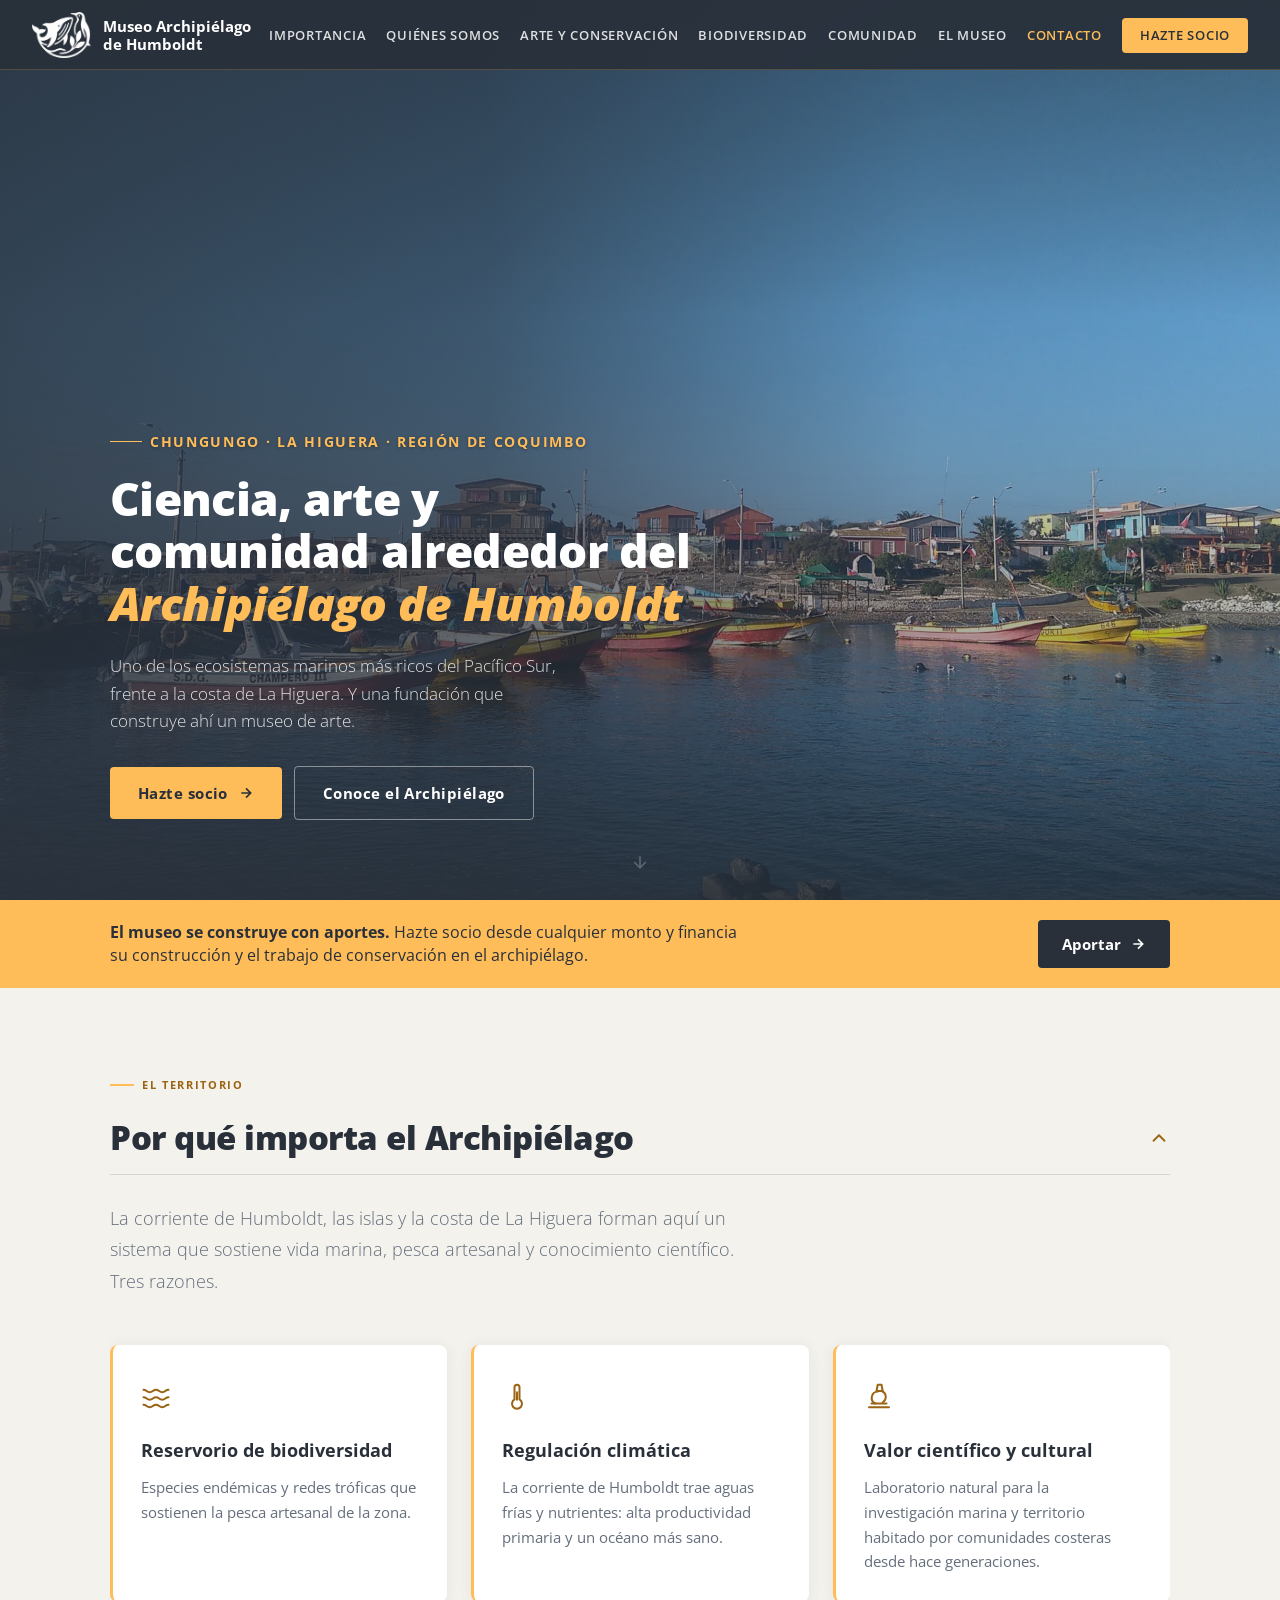
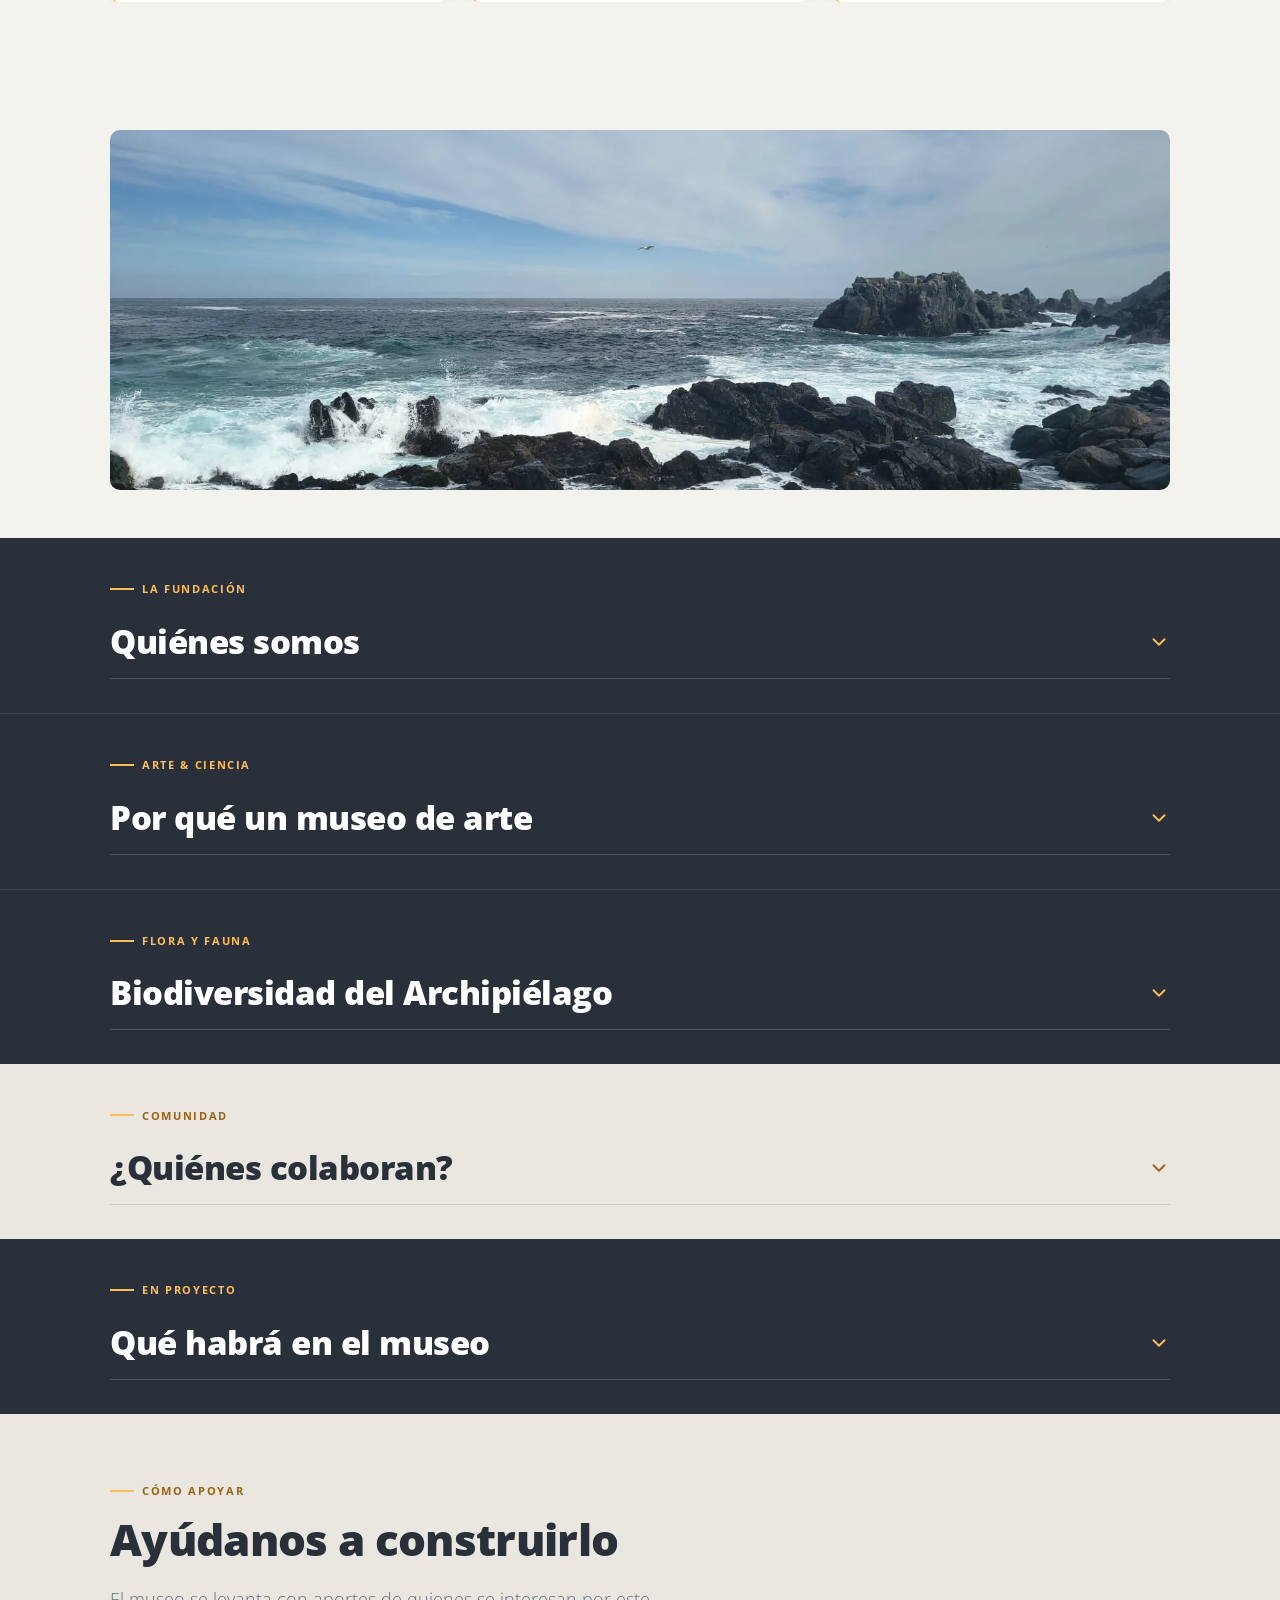
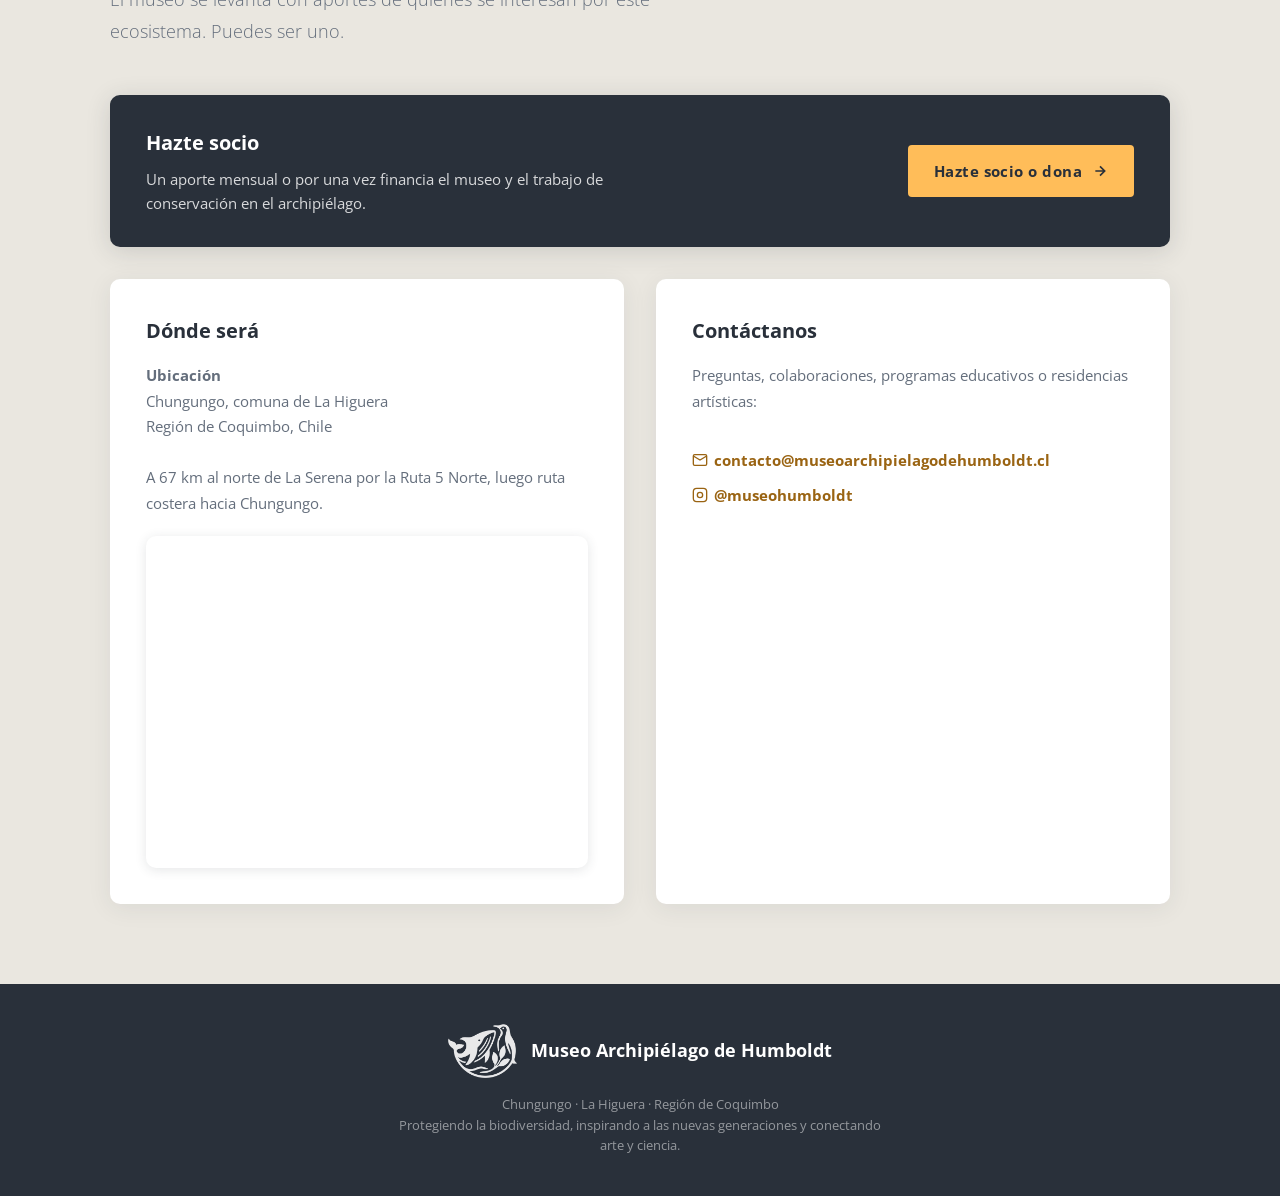
==== commit 7a0568aa: "Aplica las sugerencias de revisión sobre los textos De las once del documento, nueve se aplican aquí" ====
--- a/index.html
+++ b/index.html
@@ -13,7 +13,7 @@
   <link rel="icon" href="/favicon.ico" sizes="any">
   <link rel="icon" type="image/png" href="/images/logo-favicon.png">
   <meta name="description"
-  content="El Archipiélago de Humboldt: biodiversidad marina frente a la costa de Coquimbo. Fundación que trabaja para levantar un museo de arte en Chungungo.">
+  content="El Archipiélago de Humboldt: biodiversidad marina frente a la costa de La Higuera. Fundación que trabaja para levantar un museo de arte en Chungungo.">
 
   <!-- Open Graph -->
   <meta property="og:title" content="Museo Archipiélago de Humboldt">
@@ -83,7 +83,7 @@
     <div class="hero-content">
       <p class="hero-eyebrow">Chungungo · La Higuera · Región de Coquimbo</p>
       <h1>Ciencia, arte y comunidad alrededor del <em>Archipiélago de Humboldt</em></h1>
-      <p class="hero-desc">Uno de los ecosistemas marinos más ricos del Pacífico Sur, frente a la costa de Coquimbo. Y una fundación que quiere construir ahí un museo de arte.</p>
+      <p class="hero-desc">Uno de los ecosistemas marinos más ricos del Pacífico Sur, frente a la costa de La Higuera. Y una fundación que construye ahí un museo de arte.</p>
       <div class="hero-actions">
         <a class="hero-cta" href="https://fundacionmuseo.donando.cl/" target="_blank" rel="noopener noreferrer">
           Hazte socio
@@ -120,7 +120,7 @@
       </h2>
       <div class="section-body is-open" id="cuerpo-importancia">
         <div class="section-body-inner">
-      <p class="section-intro reveal">Es uno de los ecosistemas marino-costeros más biodiversos del Pacífico Sur. Tres razones.</p>
+      <p class="section-intro reveal">La corriente de Humboldt, las islas y la costa de La Higuera forman aquí un sistema que sostiene vida marina, pesca artesanal y conocimiento científico. Tres razones.</p>
       <div class="cards">
         <div class="reveal card">
           <div class="card-icon"><svg viewBox="0 0 24 24" fill="none" stroke="currentColor" stroke-width="1.6" stroke-linecap="round" stroke-linejoin="round" aria-hidden="true"><path d="M2 7c2.5 0 2.5 2 5 2s2.5-2 5-2 2.5 2 5 2 2.5-2 5-2"/><path d="M2 13c2.5 0 2.5 2 5 2s2.5-2 5-2 2.5 2 5 2 2.5-2 5-2"/><path d="M2 19c2.5 0 2.5 2 5 2s2.5-2 5-2 2.5 2 5 2 2.5-2 5-2"/></svg></div>
@@ -162,7 +162,7 @@
       </h2>
       <div class="section-body" id="cuerpo-quienes-somos">
         <div class="section-body-inner">
-      <p class="section-intro reveal">La Fundación Archipiélago de Humboldt trabaja para proteger este ecosistema y para levantar en Chungungo un museo de arte inspirado en él. El museo todavía no existe: estamos construyéndolo.</p>
+      <p class="section-intro reveal">La Fundación Archipiélago de Humboldt trabaja para proteger este ecosistema y para levantar en Chungungo un museo de arte inspirado en él. Lo estamos construyendo.</p>
 
       <div class="video-wrap reveal">
         <video
@@ -176,6 +176,19 @@
           Tu navegador no soporta la reproducción de video.
         </video>
       </div>
+
+      <div class="video-vertical reveal">
+        <video
+          controls
+          playsinline
+          preload="none"
+          poster="images/adrian-poster.webp"
+          width="608" height="1080">
+          <source src="videos/adrian-608p.mp4" type="video/mp4">
+          Tu navegador no soporta la reproducción de video.
+        </video>
+        <p class="video-pie">Adrián, sobre el proyecto del museo</p>
+      </div>
     </div>
       </div>
     </div>
@@ -203,7 +216,7 @@
         <div class="reveal reveal-delay-1 card">
           <div class="card-icon"><svg viewBox="0 0 24 24" fill="none" stroke="currentColor" stroke-width="1.6" stroke-linecap="round" stroke-linejoin="round" aria-hidden="true"><path d="M10.3 3.9 1.8 18a2 2 0 0 0 1.7 3h17a2 2 0 0 0 1.7-3L13.7 3.9a2 2 0 0 0-3.4 0z"/><path d="M12 9v4"/><path d="M12 17h.01"/></svg></div>
           <h3>Visibilizar amenazas</h3>
-          <p>La sobrepesca y el cambio climático se vuelven visibles, junto a las prácticas que los enfrentan.</p>
+          <p>La sobrepesca y el cambio climático se vuelven visibles. También el trabajo de quienes los enfrentan.</p>
         </div>
         <div class="reveal reveal-delay-2 card">
           <div class="card-icon"><svg viewBox="0 0 24 24" fill="none" stroke="currentColor" stroke-width="1.6" stroke-linecap="round" stroke-linejoin="round" aria-hidden="true"><path d="M3 21V11l5-4 5 4v10"/><path d="M13 21V13l4-3 4 3v8"/><path d="M3 21h18"/><path d="M8 21v-4"/></svg></div>
@@ -230,7 +243,11 @@
         <div class="section-body-inner">
       <p class="section-intro reveal">Colonias de lobos marinos, albatros, pelícanos, guanacos del desierto costero y la caleta de Chungungo. Fotografías propias, tomadas en el archipiélago y su costa.</p>
 
-      <div class="gallery-grid">
+      <div class="carousel">
+        <button type="button" class="carousel-nav carousel-prev" aria-label="Foto anterior">
+          <svg width="22" height="22" viewBox="0 0 24 24" fill="none" stroke="currentColor" stroke-width="2" stroke-linecap="round" stroke-linejoin="round"><path d="m15 18-6-6 6-6"/></svg>
+        </button>
+        <div class="gallery-grid" role="group" aria-label="Fotografías del archipiélago">
         <div class="gallery-item reveal" onclick="openLightbox(this)">
           <img src="images/albatros.webp" alt="Albatros de ceja negra en el mar" width="1200" height="1600" loading="lazy" />
           <div class="gallery-overlay"><span class="gallery-caption">Albatros de ceja negra</span></div>
@@ -283,7 +300,12 @@
           <img src="images/caleta-chungungo.webp" alt="Caleta de Chungungo" width="1500" height="1125" loading="lazy" />
           <div class="gallery-overlay"><span class="gallery-caption">Caleta de Chungungo</span></div>
         </div>
-      </div>
+        </div>
+        <button type="button" class="carousel-nav carousel-next" aria-label="Foto siguiente">
+          <svg width="22" height="22" viewBox="0 0 24 24" fill="none" stroke="currentColor" stroke-width="2" stroke-linecap="round" stroke-linejoin="round"><path d="m9 18 6-6-6-6"/></svg>
+        </button>
+      </div>
+      <p class="carousel-hint">Desliza para ver más · toca una foto para ampliarla</p>
         </div>
       </div>
     </section>
@@ -312,7 +334,7 @@
         <div class="impact-item reveal">
           <div class="impact-icon"><svg viewBox="0 0 24 24" fill="none" stroke="currentColor" stroke-width="1.6" stroke-linecap="round" stroke-linejoin="round" aria-hidden="true"><path d="M20.8 5.6a5 5 0 0 0-7.1 0L12 7.3l-1.7-1.7a5 5 0 1 0-7.1 7.1L12 21.4l8.8-8.7a5 5 0 0 0 0-7.1z"/></svg></div>
           <div class="impact-label">Voluntarios</div>
-          <div class="impact-desc">Personas que aportan tiempo y trabajo al proyecto.</div>
+          <div class="impact-desc">Voluntarios locales y de otras regiones de Chile, que aportan tiempo y trabajo al proyecto.</div>
         </div>
         <div class="impact-item reveal reveal-delay-1">
           <div class="impact-icon"><svg viewBox="0 0 24 24" fill="none" stroke="currentColor" stroke-width="1.6" stroke-linecap="round" stroke-linejoin="round" aria-hidden="true"><path d="M6 18h12"/><path d="M9 18a5 5 0 0 1 2-9.5"/><path d="M11 3h3l1 5h-5z"/><path d="M14 8a5 5 0 0 1 1 9"/><path d="M4 21h16"/></svg></div>
@@ -343,7 +365,7 @@
       </h2>
       <div class="section-body" id="cuerpo-actividades">
         <div class="section-body-inner">
-      <p class="section-intro reveal">Tres líneas de trabajo que queremos poner en pie. Ninguna está funcionando todavía.</p>
+      <p class="section-intro reveal">Tres líneas de trabajo que están en desarrollo.</p>
       <ul class="activities-list">
         <li class="reveal">
           <div class="act-num">1</div>
@@ -355,8 +377,8 @@
         <li class="reveal reveal-delay-1">
           <div class="act-num">2</div>
           <div class="act-text">
-            <strong>Talleres vinculados a otros actores sociales</strong>
-            <span>Instancias de trabajo con la comunidad de la zona.</span>
+            <strong>Talleres vinculados a la comunidad</strong>
+            <span>Especialmente con estudiantes de enseñanza básica y media, y con organizaciones sociales interesadas en el arte y la conservación.</span>
           </div>
         </li>
         <li class="reveal reveal-delay-2">
@@ -408,7 +430,7 @@
         </div>
         <div class="visit-card reveal">
           <h3>Contáctanos</h3>
-          <p>Dudas, colaboraciones, programas educativos o residencias artísticas:</p>
+          <p>Preguntas, colaboraciones, programas educativos o residencias artísticas:</p>
           <br>
           <a href="mailto:contacto@museoarchipielagodehumboldt.cl" class="contact-link">
             <svg width="16" height="16" viewBox="0 0 24 24" fill="none" stroke="currentColor" stroke-width="2"><path d="M4 4h16c1.1 0 2 .9 2 2v12c0 1.1-.9 2-2 2H4c-1.1 0-2-.9-2-2V6c0-1.1.9-2 2-2z"/><polyline points="22,6 12,12 2,6"/></svg>
--- a/css/styles.css
+++ b/css/styles.css
@@ -1046,3 +1046,109 @@
 
 /* El divisor de ola iba de oscuro a claro; entre oscuras, sobra */
 .section-alt + .wave-divider { display: none; }
+
+/* ===== VIDEO VERTICAL ===== */
+.video-vertical {
+  max-width: 340px;
+  margin: 28px auto 0;
+}
+
+.video-vertical video {
+  display: block;
+  width: 100%;
+  height: auto;
+  aspect-ratio: 9 / 16;
+  background: #000;
+  border-radius: 10px;
+  box-shadow: 0 8px 32px rgba(0,0,0,0.35);
+}
+
+.video-pie {
+  margin-top: 10px;
+  text-align: center;
+  font-size: 13px;
+  color: rgba(255,255,255,0.6);
+}
+
+/* ===== CARRUSEL DE LA GALERÍA ===== */
+.carousel {
+  position: relative;
+  display: flex;
+  align-items: center;
+  gap: 10px;
+}
+
+/* La pista se desplaza en horizontal con anclaje; cada foto es una
+   diapositiva. Sin JS sigue funcionando: se arrastra con el dedo. */
+.carousel .gallery-grid {
+  display: grid;
+  grid-auto-flow: column;
+  grid-auto-columns: calc((100% - 32px) / 3);
+  gap: 16px;
+  overflow-x: auto;
+  scroll-snap-type: x mandatory;
+  scroll-behavior: smooth;
+  padding-bottom: 6px;
+  scrollbar-width: none;
+}
+
+.carousel .gallery-grid::-webkit-scrollbar { display: none; }
+
+.carousel .gallery-item {
+  scroll-snap-align: start;
+  aspect-ratio: 4 / 3;
+}
+
+.carousel-nav {
+  flex-shrink: 0;
+  width: 42px;
+  height: 42px;
+  border-radius: 50%;
+  border: 1px solid rgba(255,255,255,0.22);
+  background: rgba(255,255,255,0.08);
+  color: var(--white);
+  display: flex;
+  align-items: center;
+  justify-content: center;
+  cursor: pointer;
+  transition: background 0.2s, opacity 0.2s, border-color 0.2s;
+}
+
+.carousel-nav:hover {
+  background: var(--seafoam);
+  border-color: var(--seafoam);
+  color: var(--deep);
+}
+
+.carousel-nav:focus-visible {
+  outline: 2px solid var(--seafoam);
+  outline-offset: 3px;
+}
+
+.carousel-nav[disabled] {
+  opacity: 0.3;
+  cursor: default;
+}
+
+.carousel-nav[disabled]:hover {
+  background: rgba(255,255,255,0.08);
+  border-color: rgba(255,255,255,0.22);
+  color: var(--white);
+}
+
+.carousel-hint {
+  margin-top: 14px;
+  font-size: 12.5px;
+  letter-spacing: 0.03em;
+  color: rgba(255,255,255,0.5);
+}
+
+@media (max-width: 768px) {
+  .carousel .gallery-grid { grid-auto-columns: calc((100% - 16px) / 2); }
+  .carousel-nav { display: none; }   /* en táctil se desliza con el dedo */
+  .video-vertical { max-width: 280px; }
+}
+
+@media (max-width: 480px) {
+  .carousel .gallery-grid { grid-auto-columns: 100%; }
+}
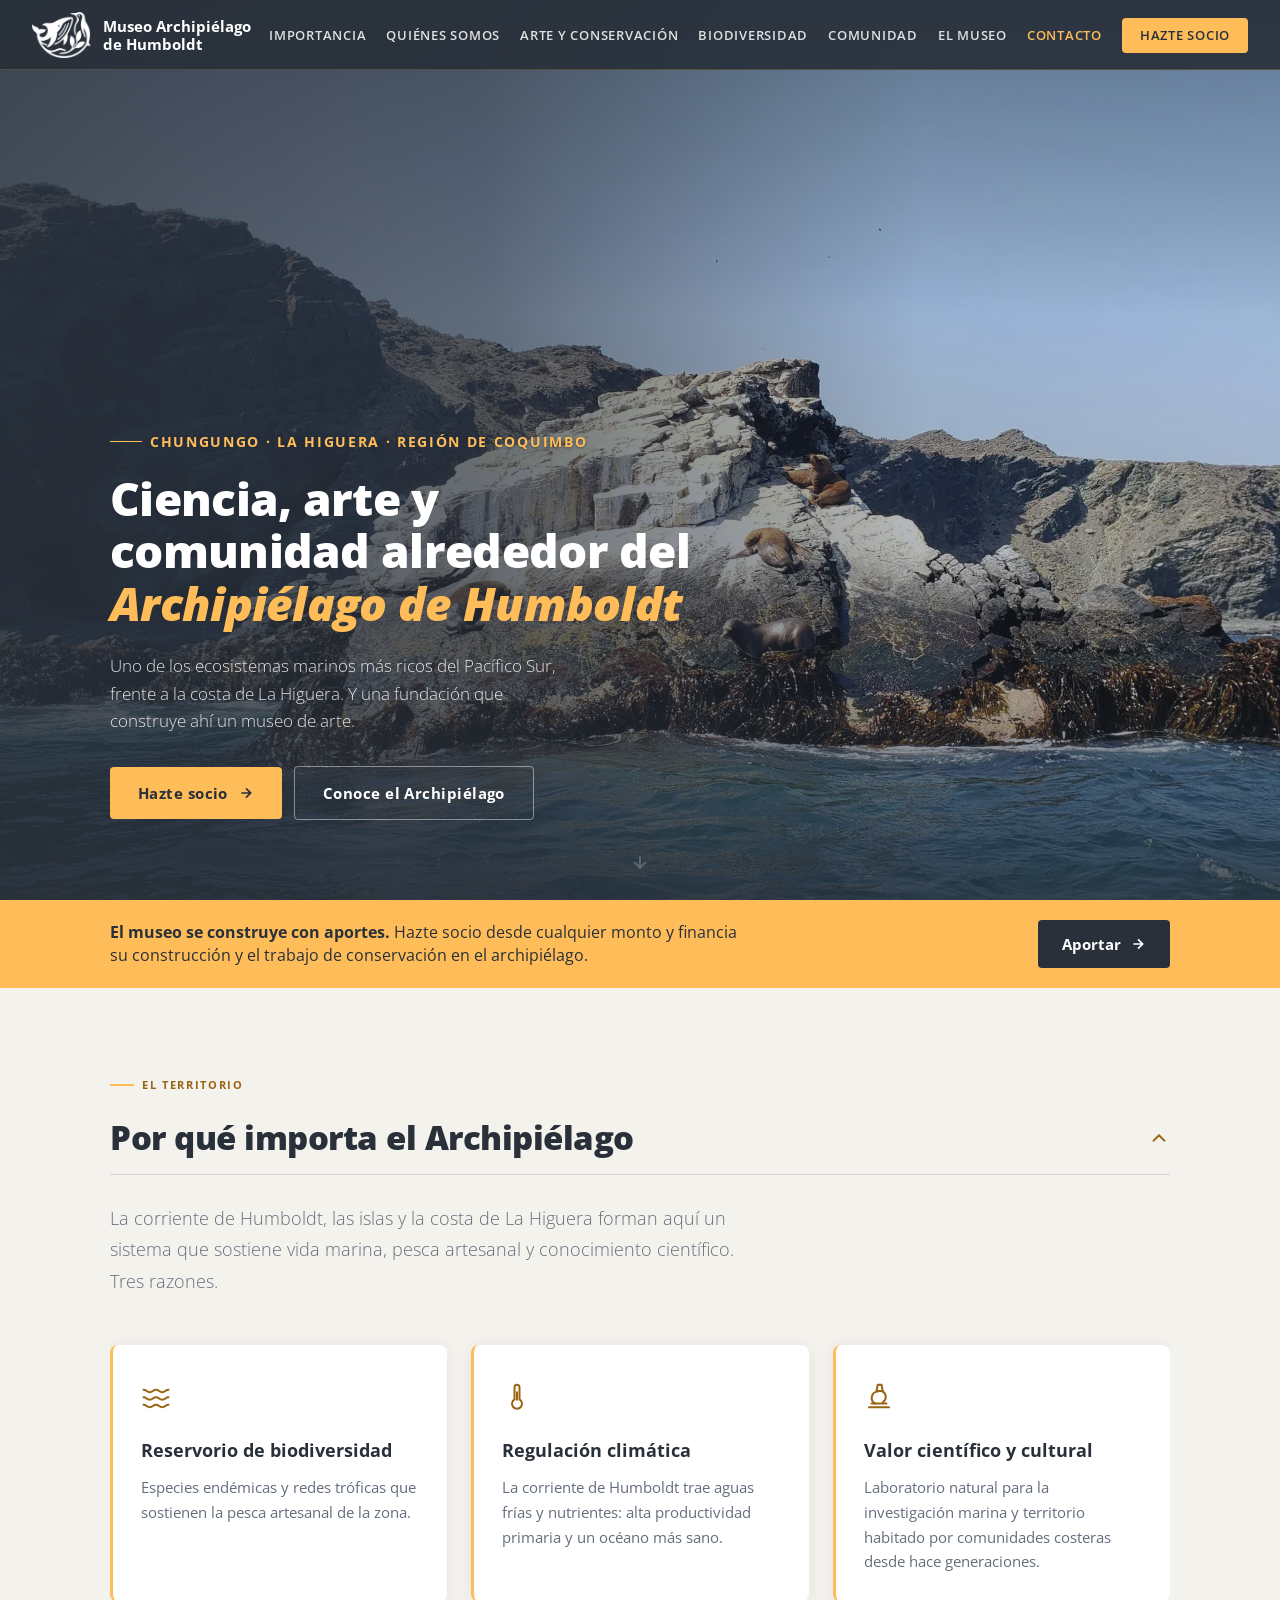
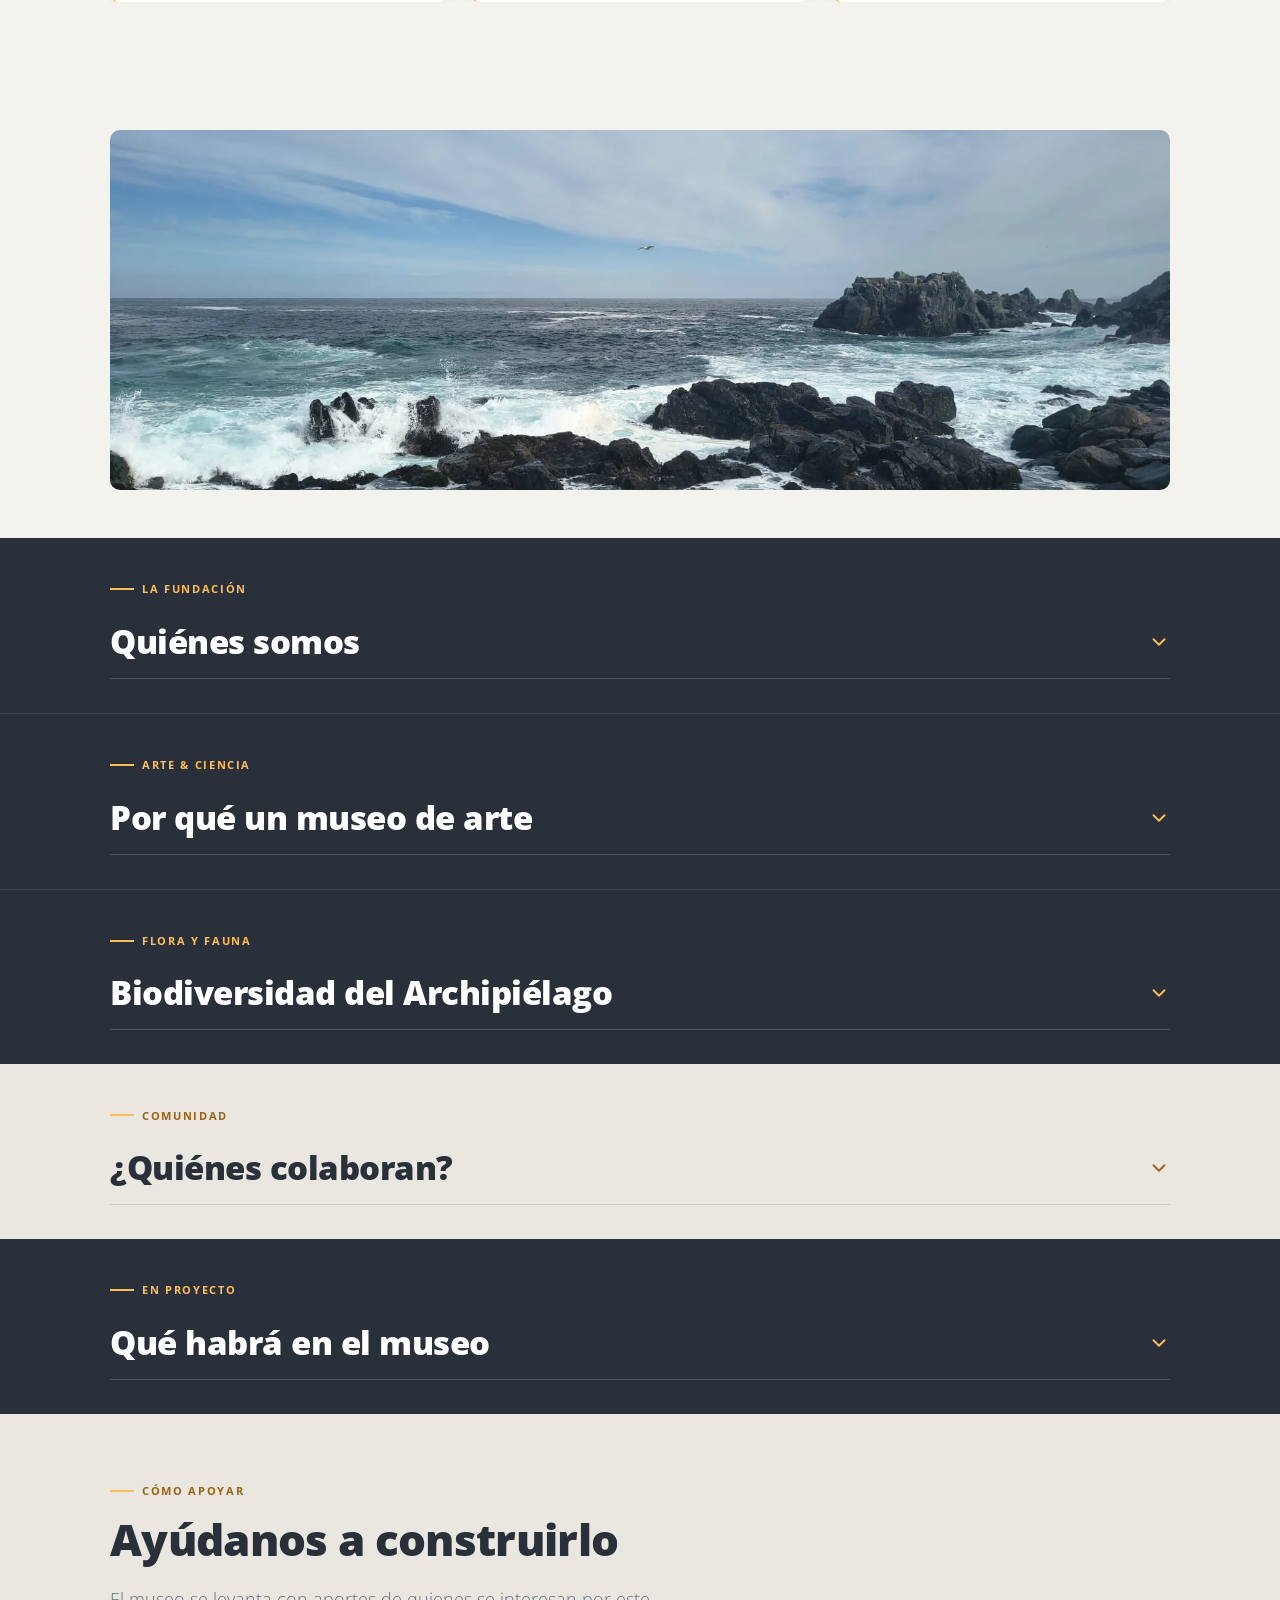
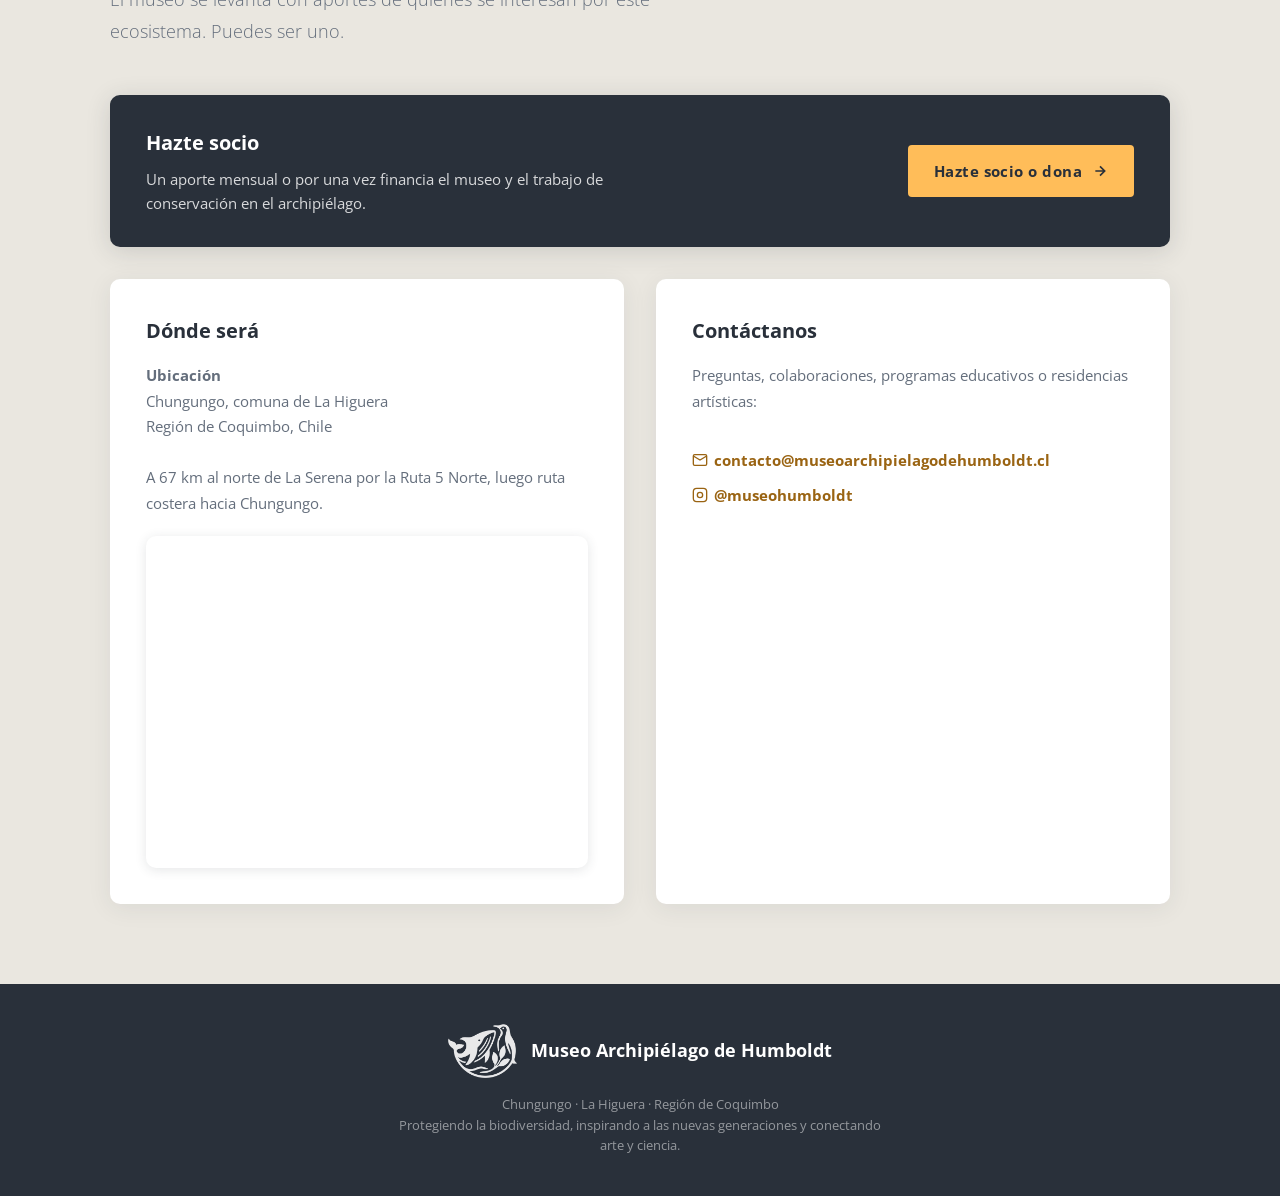
==== commit 4a9fc271: "Cambia la portada por el islote con lobos marinos La portada mostraba la caleta Chañaral de Aceituno" ====
--- a/index.html
+++ b/index.html
@@ -18,7 +18,7 @@
   <!-- Open Graph -->
   <meta property="og:title" content="Museo Archipiélago de Humboldt">
   <meta property="og:description" content="Ciencia, arte y comunidad alrededor del Archipiélago de Humboldt.">
-  <meta property="og:image" content="https://museoarchipielagodehumboldt.cl/images/portada-caleta.webp">
+  <meta property="og:image" content="https://museoarchipielagodehumboldt.cl/images/portada-islote.webp">
   <meta property="og:url" content="https://museoarchipielagodehumboldt.cl/">
   <meta property="og:type" content="website">
   <meta property="og:locale" content="es_CL">
@@ -28,7 +28,7 @@
   <meta name="twitter:card" content="summary_large_image">
   <meta name="twitter:title" content="Museo Archipiélago de Humboldt">
   <meta name="twitter:description" content="Ciencia, arte y comunidad alrededor del Archipiélago de Humboldt.">
-  <meta name="twitter:image" content="https://museoarchipielagodehumboldt.cl/images/portada-caleta.webp">
+  <meta name="twitter:image" content="https://museoarchipielagodehumboldt.cl/images/portada-islote.webp">
 
   <!-- Structured data: Museum -->
   <script type="application/ld+json">
@@ -38,7 +38,7 @@
     "name": "Museo Archipiélago de Humboldt",
     "description": "Proyecto de museo de arte en Chungungo, inspirado en el Archipiélago de Humboldt. En etapa de construcción.",
     "url": "https://museoarchipielagodehumboldt.cl/",
-    "image": "https://museoarchipielagodehumboldt.cl/images/portada-caleta.webp",
+    "image": "https://museoarchipielagodehumboldt.cl/images/portada-islote.webp",
     "email": "contacto@museoarchipielagodehumboldt.cl",
     "sameAs": ["https://www.instagram.com/museohumboldt"],
     "address": {
@@ -241,7 +241,7 @@
       </h2>
       <div class="section-body" id="cuerpo-galeria">
         <div class="section-body-inner">
-      <p class="section-intro reveal">Colonias de lobos marinos, albatros, pelícanos, guanacos del desierto costero y la caleta de Chungungo. Fotografías propias, tomadas en el archipiélago y su costa.</p>
+      <p class="section-intro reveal">Colonias de lobos marinos, albatros, pelícanos, guanacos del desierto costero y la caleta Chañaral de Aceituno. Fotografías propias, tomadas en el archipiélago y su costa.</p>
 
       <div class="carousel">
         <button type="button" class="carousel-nav carousel-prev" aria-label="Foto anterior">
@@ -269,8 +269,8 @@
           <div class="gallery-overlay"><span class="gallery-caption">Islote con aves marinas</span></div>
         </div>
         <div class="gallery-item reveal" onclick="openLightbox(this)">
-          <img src="images/caleta-botes.webp" alt="Botes de pescadores en Chungungo" width="1500" height="1125" loading="lazy" />
-          <div class="gallery-overlay"><span class="gallery-caption">Caleta de Chungungo</span></div>
+          <img src="images/caleta-botes.webp" alt="Botes de pescadores en Caleta Chañaral de Aceituno" width="1500" height="1125" loading="lazy" />
+          <div class="gallery-overlay"><span class="gallery-caption">Caleta Chañaral de Aceituno</span></div>
         </div>
         <div class="gallery-item reveal" onclick="openLightbox(this)">
           <img src="images/formacion-rocosa-lobos.webp" alt="Formación rocosa con lobos marinos" width="1400" height="1050" loading="lazy" />
@@ -293,12 +293,8 @@
           <div class="gallery-overlay"><span class="gallery-caption">Costa rocosa</span></div>
         </div>
         <div class="gallery-item reveal" onclick="openLightbox(this)">
-          <img src="images/lobos-roca-2.webp" alt="Lobos marinos sobre la roca" width="1400" height="1050" loading="lazy" />
-          <div class="gallery-overlay"><span class="gallery-caption">Lobos marinos sobre la roca</span></div>
-        </div>
-        <div class="gallery-item reveal" onclick="openLightbox(this)">
-          <img src="images/caleta-chungungo.webp" alt="Caleta de Chungungo" width="1500" height="1125" loading="lazy" />
-          <div class="gallery-overlay"><span class="gallery-caption">Caleta de Chungungo</span></div>
+          <img src="images/caleta-chanaral.webp" alt="Caleta Chañaral de Aceituno" width="1500" height="1125" loading="lazy" />
+          <div class="gallery-overlay"><span class="gallery-caption">Caleta Chañaral de Aceituno</span></div>
         </div>
         </div>
         <button type="button" class="carousel-nav carousel-next" aria-label="Foto siguiente">
--- a/css/styles.css
+++ b/css/styles.css
@@ -132,7 +132,7 @@
 /* ===== HERO ===== */
 .hero {
   min-height: 100vh;
-  background-image: url('../images/portada-caleta.webp');
+  background-image: url('../images/portada-islote.webp');
   background-size: cover;
   background-position: center center;
   position: relative;
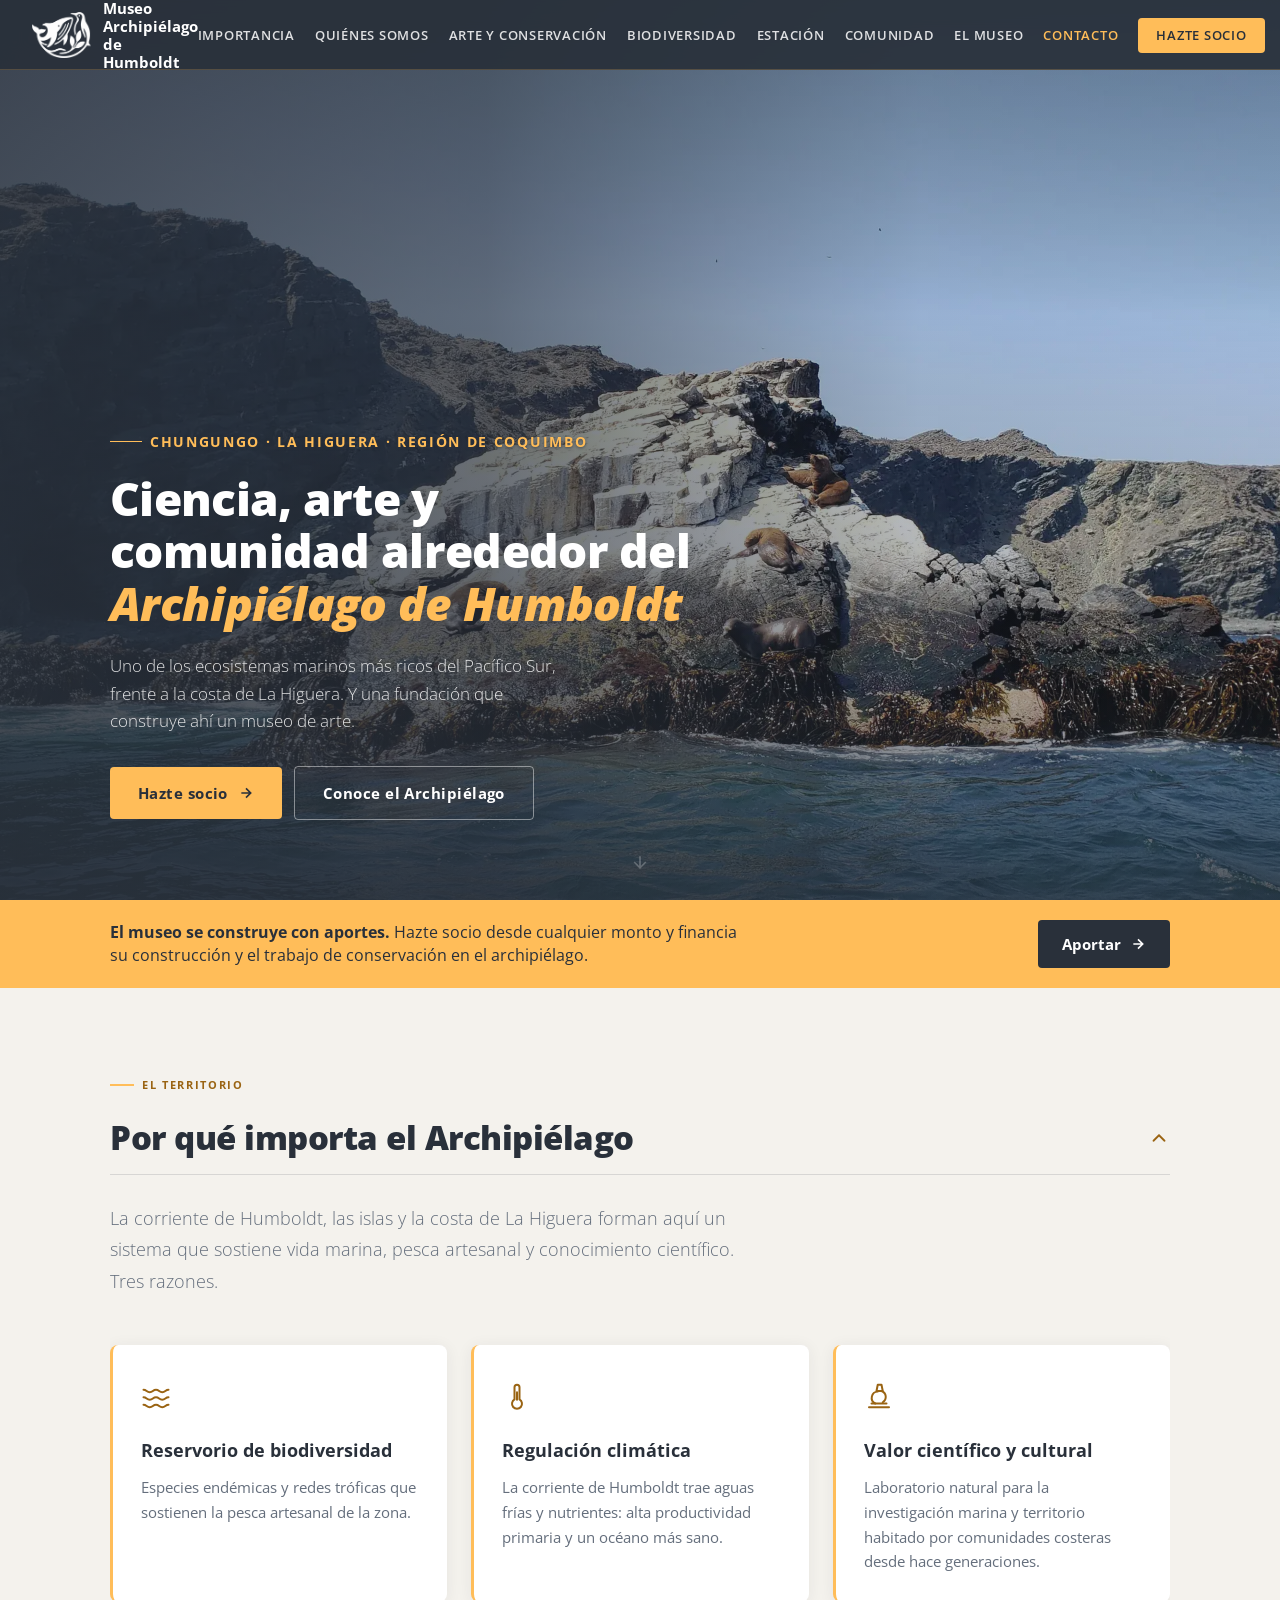
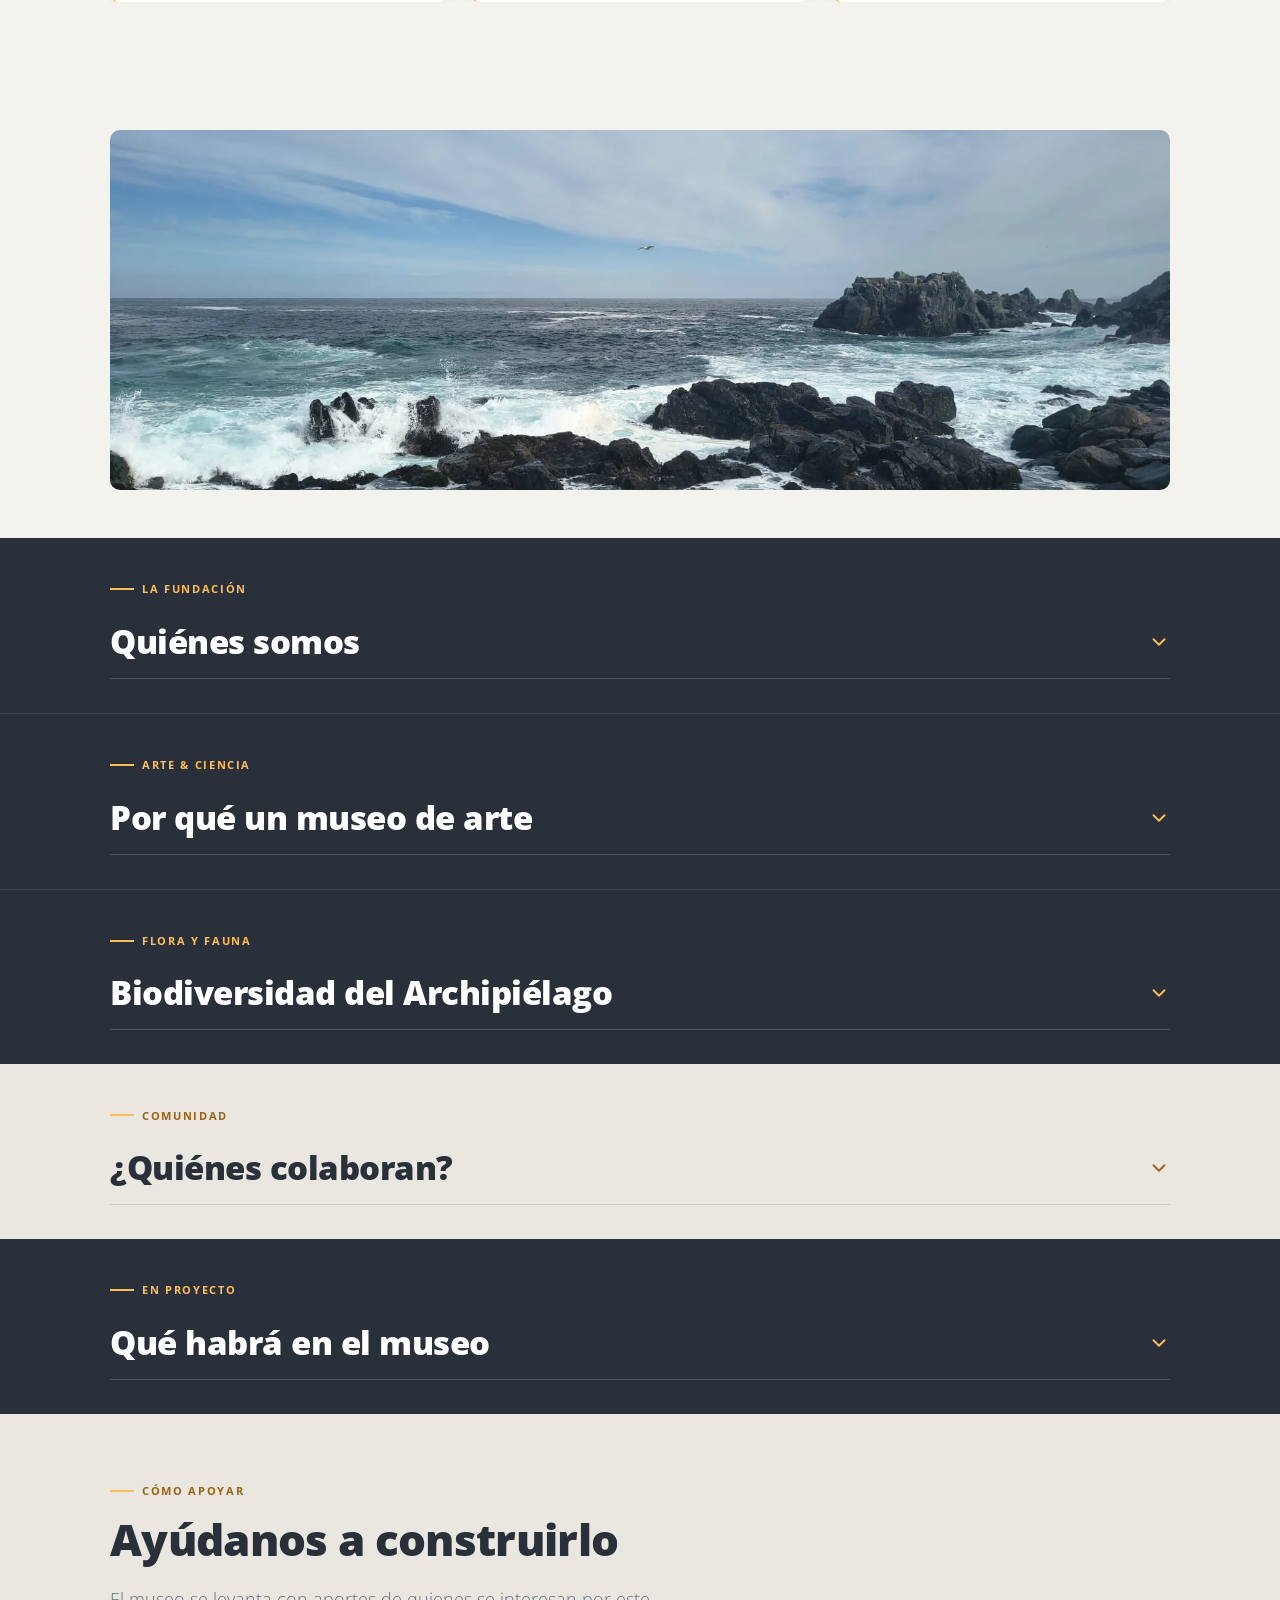
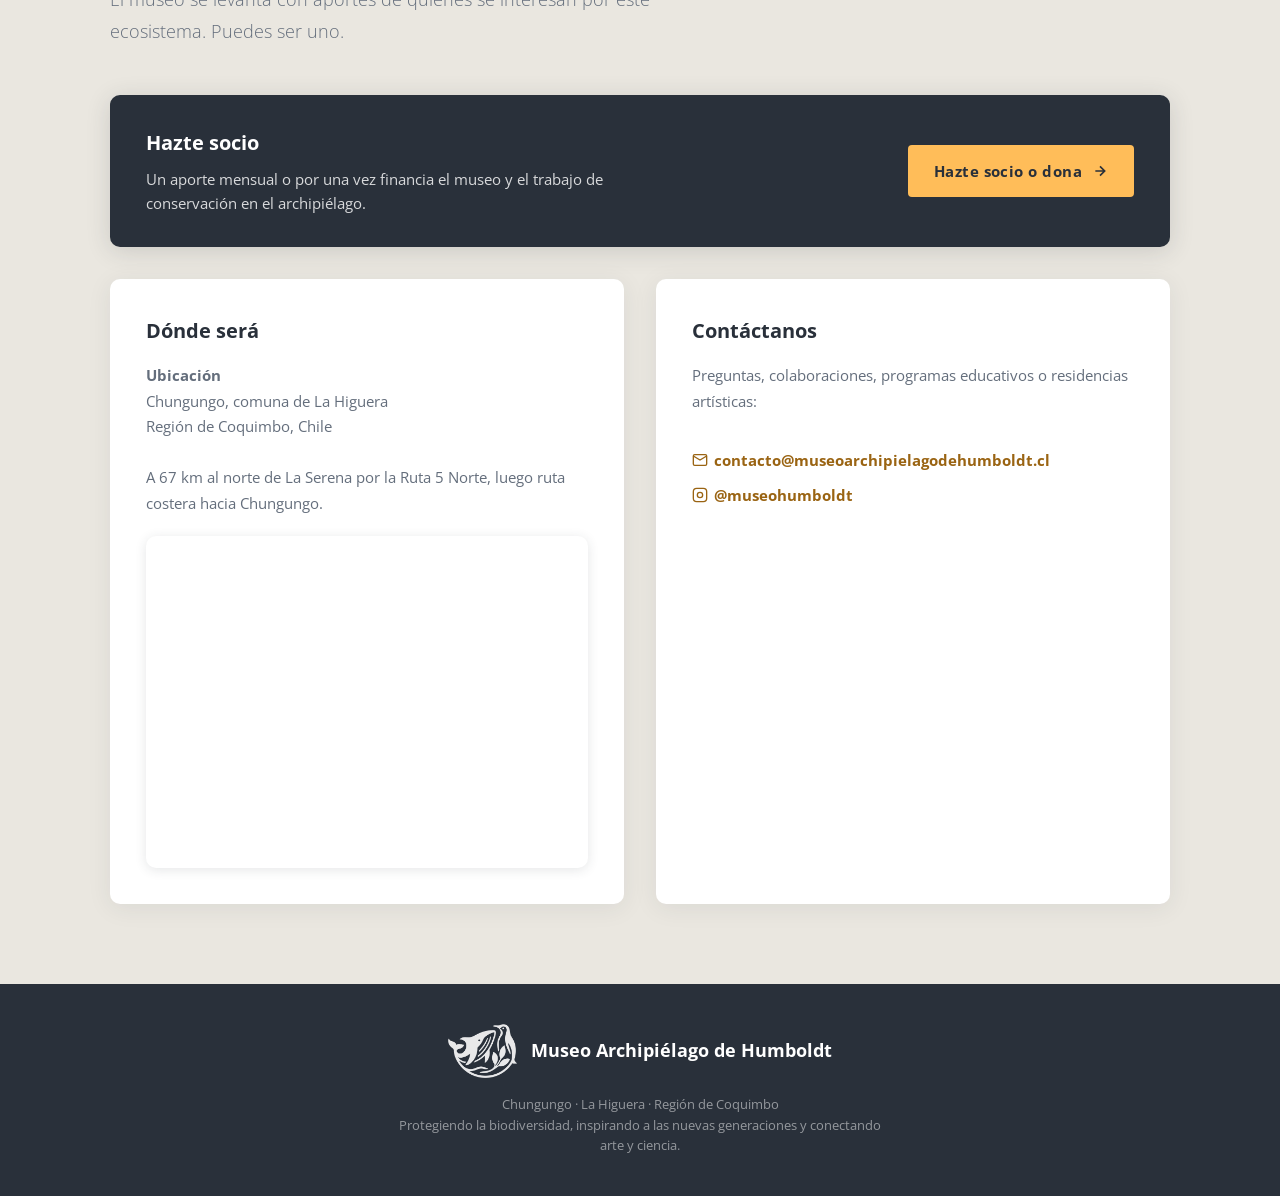
==== commit b265d6e9: "Agrega la página de la estación meteorológica con actualización automática Publica los datos de la e" ====
--- a/index.html
+++ b/index.html
@@ -71,6 +71,7 @@
       <li><a href="#quienes-somos">Quiénes somos</a></li>
       <li><a href="#arte">Arte y Conservación</a></li>
       <li><a href="#galeria">Biodiversidad</a></li>
+      <li><a href="estacion.html">Estación</a></li>
       <li><a href="#impacto">Comunidad</a></li>
       <li><a href="#actividades">El museo</a></li>
       <li><a href="#visita">Contacto</a></li>
--- a/css/styles.css
+++ b/css/styles.css
@@ -1152,3 +1152,234 @@
 @media (max-width: 480px) {
   .carousel .gallery-grid { grid-auto-columns: 100%; }
 }
+
+/* ===== ESTACIÓN METEOROLÓGICA (estacion.html) =====
+   Colores de las series: --serie-aire (naranja de marca oscurecido) y
+   --serie-agua (azul mar). El par está validado para contraste sobre el
+   fondo claro y para daltonismo; si se cambia uno, revisar el otro. */
+:root {
+  --serie-aire: #C9611C;
+  --serie-agua: #0E78AD;
+}
+
+.est-main {
+  max-width: var(--maxw);
+  margin: 0 auto;
+  padding: 120px 24px 80px;
+}
+
+.est-encabezado { max-width: 760px; margin-bottom: 48px; }
+.est-eyebrow {
+  color: var(--accent-ink);
+  font-weight: 700;
+  font-size: .82rem;
+  letter-spacing: .12em;
+  text-transform: uppercase;
+  margin-bottom: 14px;
+}
+.est-encabezado h1 {
+  font-size: clamp(1.9rem, 4.2vw, 2.9rem);
+  font-weight: 800;
+  letter-spacing: -.02em;
+  line-height: 1.15;
+  margin-bottom: 18px;
+}
+.est-intro { font-size: 1.08rem; color: var(--muted); font-weight: 300; }
+.est-sello { margin-top: 18px; font-size: .9rem; color: var(--muted); }
+.est-sello strong { color: var(--text); font-weight: 600; }
+
+.est-aviso {
+  background: var(--sand);
+  border-left: 4px solid var(--seafoam);
+  padding: 16px 20px;
+  border-radius: 6px;
+  color: var(--text);
+  margin-bottom: 40px;
+}
+
+.est-bloque { margin-bottom: 56px; }
+.est-bloque h2 {
+  font-size: 1.32rem;
+  font-weight: 700;
+  letter-spacing: -.01em;
+  margin-bottom: 8px;
+}
+.est-sub { font-size: 1.05rem; font-weight: 700; margin: 34px 0 6px; }
+.est-ayuda, .est-periodo {
+  color: var(--muted);
+  font-size: .92rem;
+  font-weight: 300;
+  margin-bottom: 18px;
+  max-width: 68ch;
+}
+
+/* Tarjetas de valores */
+.est-tarjetas {
+  display: grid;
+  grid-template-columns: repeat(auto-fit, minmax(170px, 1fr));
+  gap: 14px;
+  margin-top: 6px;
+}
+.est-tarjeta {
+  background: var(--sand);
+  border: 1px solid rgba(41,48,58,.08);
+  border-radius: 10px;
+  padding: 18px 20px;
+  display: flex;
+  flex-direction: column;
+  gap: 4px;
+}
+.est-tarjeta-et {
+  font-size: .78rem;
+  font-weight: 600;
+  letter-spacing: .06em;
+  text-transform: uppercase;
+  color: var(--muted);
+}
+.est-tarjeta-val {
+  font-size: 1.85rem;
+  font-weight: 700;
+  letter-spacing: -.02em;
+  line-height: 1.1;
+}
+.est-tarjeta-det { font-size: .85rem; color: var(--muted); font-weight: 300; }
+
+/* Gráficos */
+.est-figura { margin: 0; }
+.est-grafico {
+  position: relative;
+  background: var(--sand);
+  border: 1px solid rgba(41,48,58,.08);
+  border-radius: 10px;
+  padding: 12px 8px 4px;
+}
+.est-svg { display: block; width: 100%; height: auto; font-family: 'Open Sans', sans-serif; }
+.est-figura figcaption {
+  font-size: .85rem;
+  color: var(--muted);
+  font-weight: 300;
+  margin-top: 10px;
+  max-width: 68ch;
+}
+.est-grid { stroke: rgba(41,48,58,.10); stroke-width: 1; }
+.est-eje { stroke: rgba(41,48,58,.28); stroke-width: 1; }
+.est-tick { fill: var(--muted); font-size: 12px; font-weight: 400; }
+.est-valor { fill: var(--text); font-size: 12px; font-weight: 600; }
+.est-nota-svg { fill: var(--muted); font-size: 14px; font-weight: 300; }
+.est-vacio { color: var(--muted); font-weight: 300; padding: 28px 12px; }
+.est-captura { cursor: crosshair; }
+
+.est-globo {
+  position: absolute;
+  transform: translate(-50%, -100%);
+  background: var(--deep);
+  color: var(--white);
+  padding: 7px 11px;
+  border-radius: 7px;
+  font-size: .82rem;
+  line-height: 1.35;
+  pointer-events: none;
+  white-space: nowrap;
+  box-shadow: 0 6px 18px rgba(41,48,58,.22);
+  z-index: 5;
+}
+.est-globo strong { display: block; font-weight: 700; }
+.est-globo span { color: rgba(255,255,255,.72); font-weight: 300; }
+
+/* Tabla */
+.est-boton {
+  font-family: inherit;
+  font-size: .9rem;
+  font-weight: 600;
+  color: var(--deep);
+  background: transparent;
+  border: 1.5px solid rgba(41,48,58,.25);
+  border-radius: 999px;
+  padding: 9px 20px;
+  cursor: pointer;
+  transition: border-color .2s, background .2s;
+}
+.est-boton:hover { border-color: var(--accent-ink); background: var(--sand); }
+.est-tabla-envoltura { overflow-x: auto; margin-top: 20px; }
+.est-tabla {
+  width: 100%;
+  border-collapse: collapse;
+  font-size: .9rem;
+  min-width: 620px;
+}
+.est-tabla caption {
+  text-align: left;
+  color: var(--muted);
+  font-size: .85rem;
+  font-weight: 300;
+  padding-bottom: 10px;
+}
+.est-tabla th, .est-tabla td {
+  padding: 9px 12px;
+  text-align: right;
+  border-bottom: 1px solid rgba(41,48,58,.1);
+}
+.est-tabla thead th {
+  text-align: right;
+  font-weight: 600;
+  font-size: .8rem;
+  color: var(--muted);
+  text-transform: uppercase;
+  letter-spacing: .04em;
+}
+.est-tabla tbody th { text-align: left; font-weight: 600; }
+
+/* Ficha técnica y descargas */
+.est-bloque--ficha {
+  background: var(--sand);
+  border-radius: 12px;
+  padding: 34px 32px;
+}
+.est-ficha dl {
+  display: grid;
+  grid-template-columns: minmax(140px, 200px) 1fr;
+  gap: 8px 20px;
+  font-size: .92rem;
+  margin-bottom: 20px;
+}
+.est-ficha dt { font-weight: 600; color: var(--muted); }
+.est-ficha dd { font-weight: 300; }
+.est-archivos { list-style: none; display: flex; flex-wrap: wrap; gap: 10px; }
+.est-archivos a {
+  display: inline-block;
+  background: var(--white);
+  border: 1px solid rgba(41,48,58,.14);
+  border-radius: 8px;
+  padding: 8px 16px;
+  font-size: .88rem;
+  font-weight: 600;
+  color: var(--accent-ink);
+  text-decoration: none;
+}
+.est-archivos a:hover { border-color: var(--accent-ink); }
+.est-cita {
+  margin-top: 26px;
+  font-size: .85rem;
+  color: var(--muted);
+  font-weight: 300;
+  max-width: 68ch;
+}
+
+.nav-links a.es-activo { color: var(--seafoam); }
+
+@media (max-width: 768px) {
+  .est-main { padding: 100px 18px 60px; }
+  .est-bloque { margin-bottom: 44px; }
+  .est-bloque--ficha { padding: 26px 20px; }
+  .est-ficha dl { grid-template-columns: 1fr; gap: 2px; }
+  .est-ficha dd { margin-bottom: 10px; }
+  .est-tarjeta-val { font-size: 1.6rem; }
+}
+
+/* En pantallas angostas el SVG se reduce mucho: los rótulos van en unidades
+   del viewBox, así que se agrandan ahí para que sigan siendo legibles. */
+@media (max-width: 620px) {
+  .est-tick { font-size: 21px; }
+  .est-valor { font-size: 21px; }
+  .est-nota-svg { font-size: 24px; }
+}
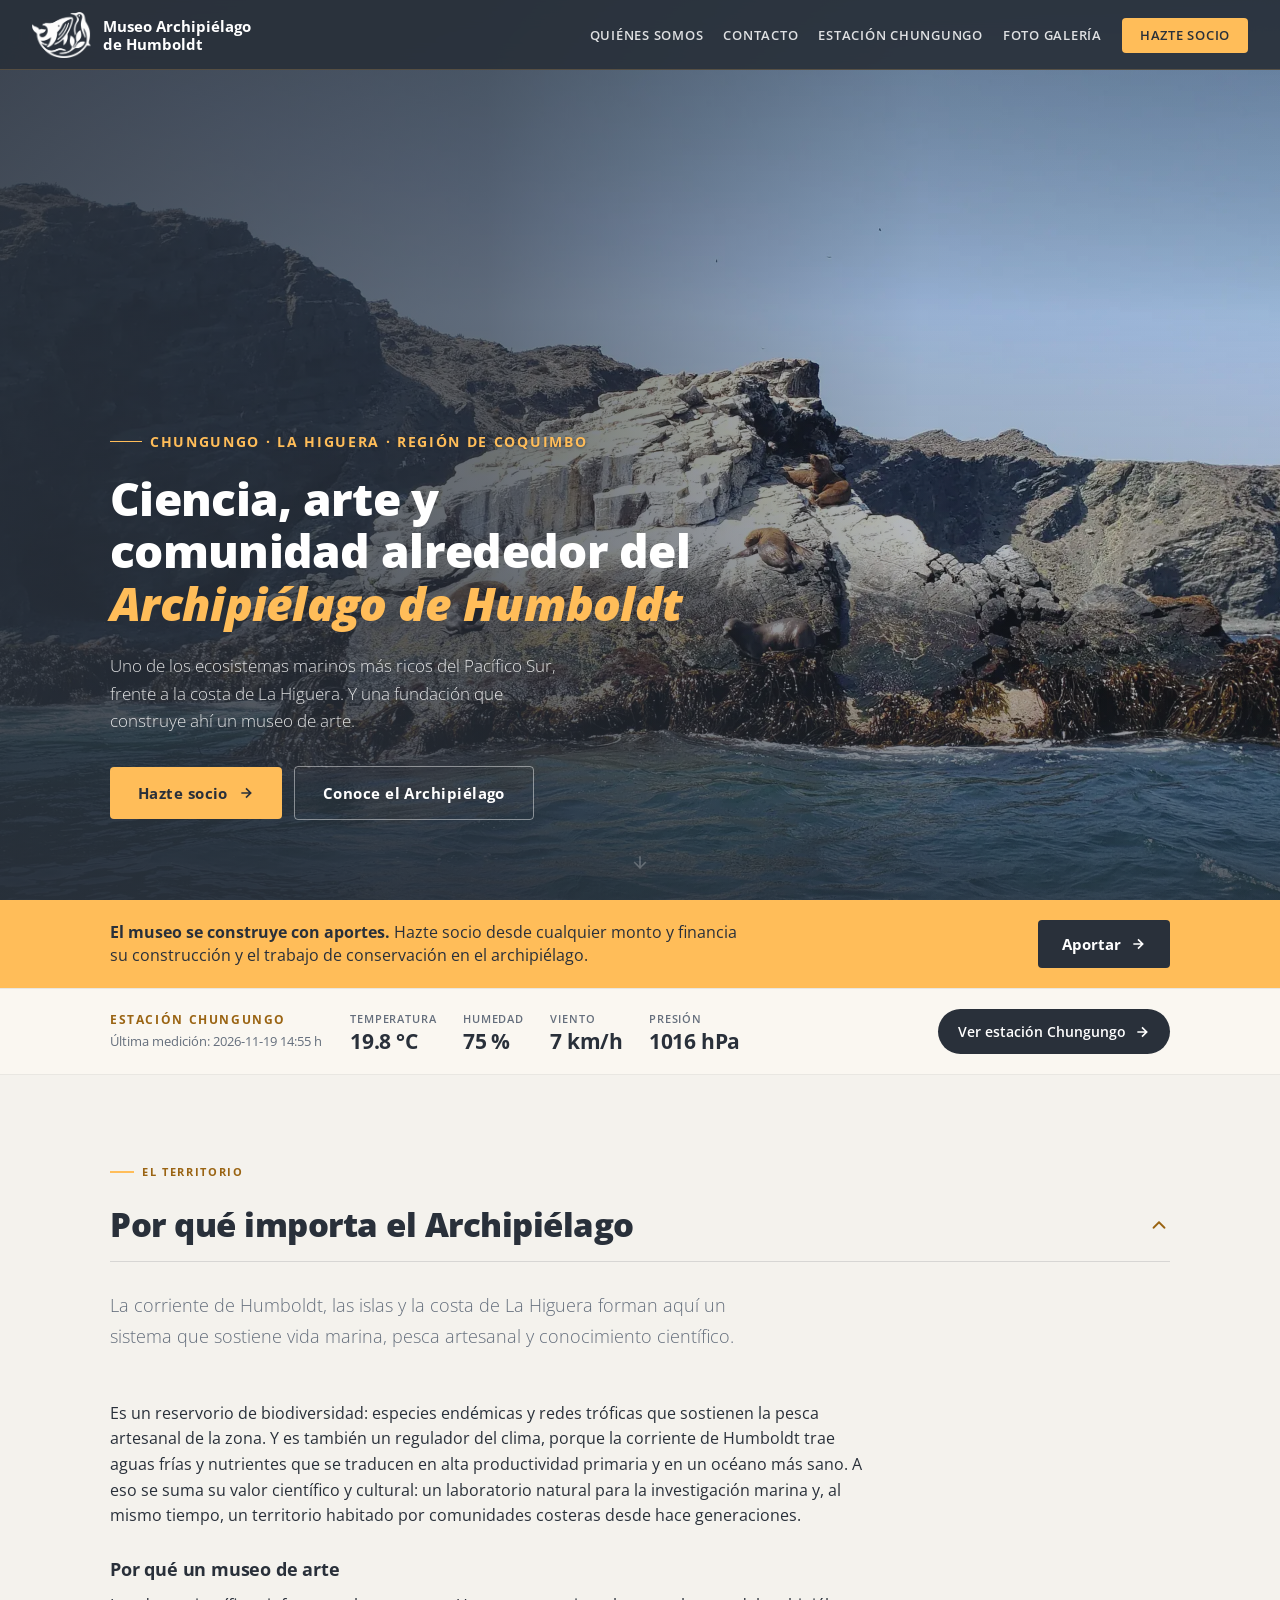
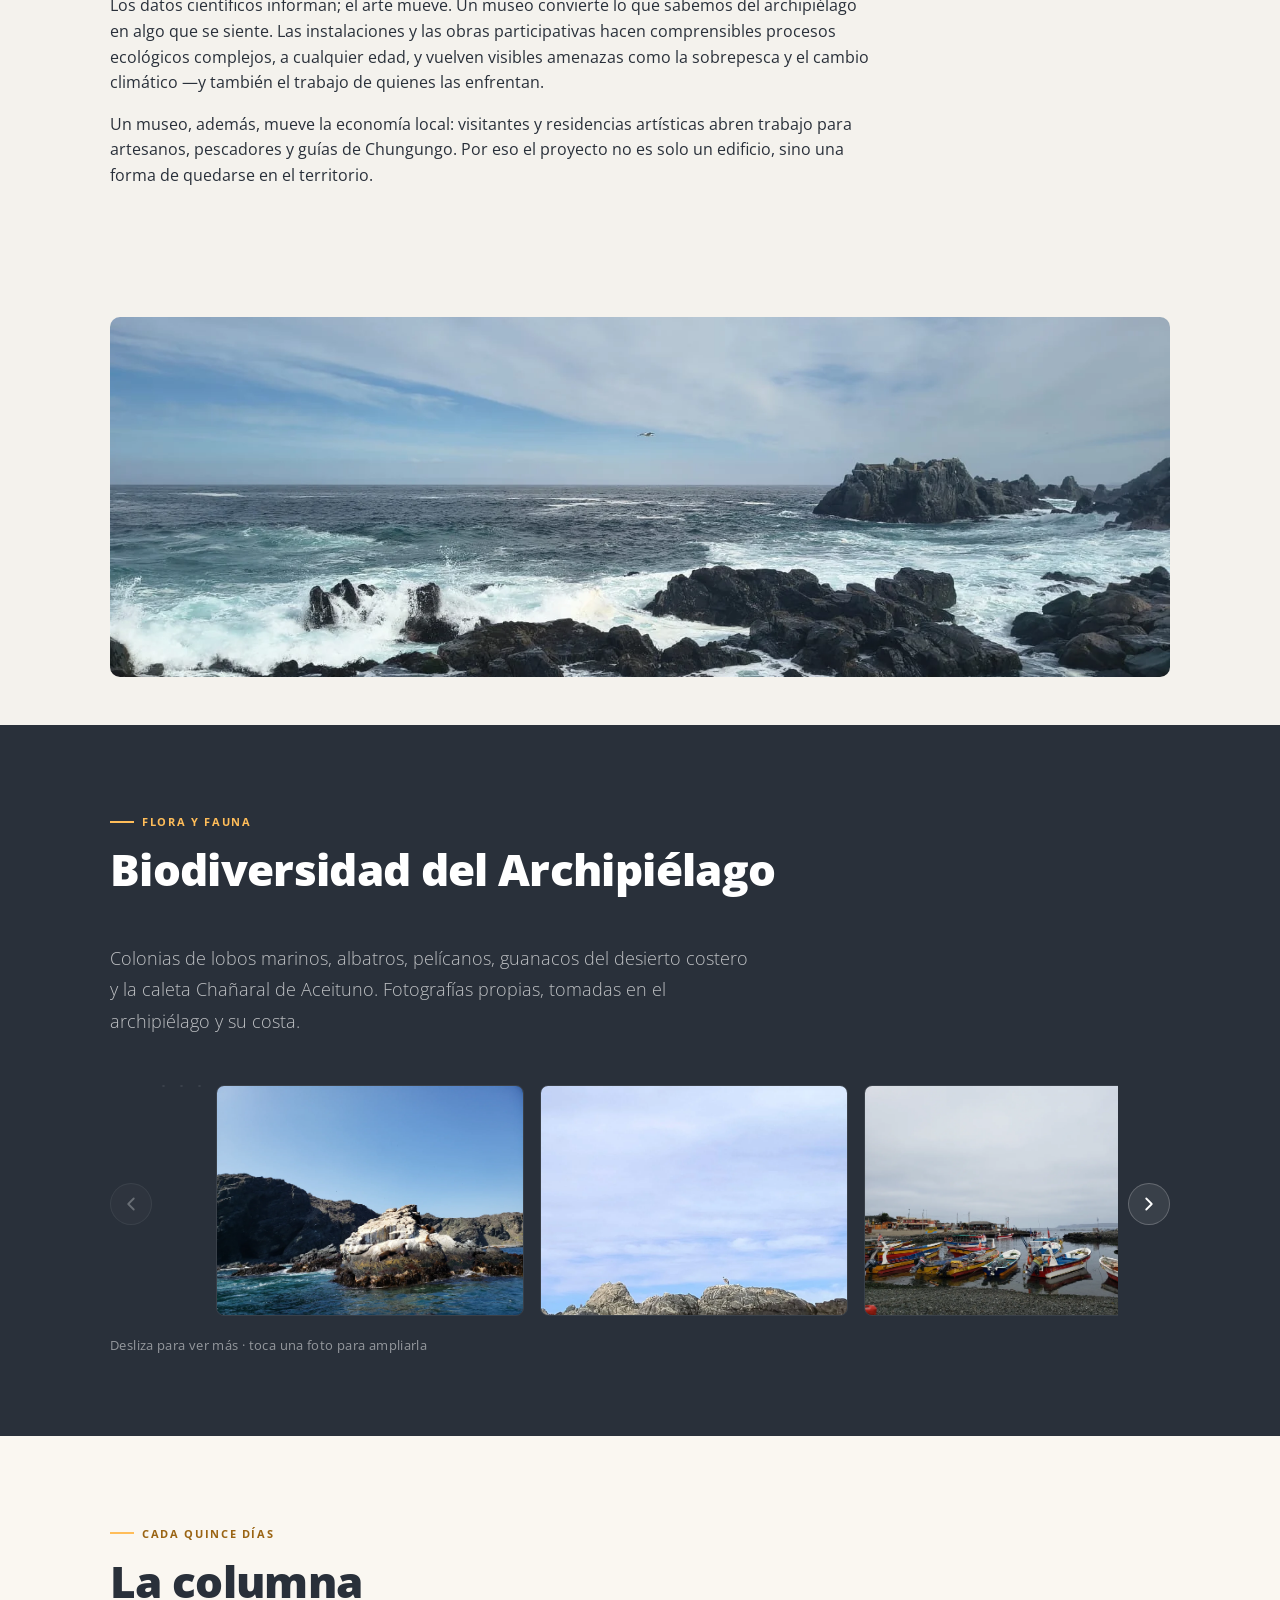
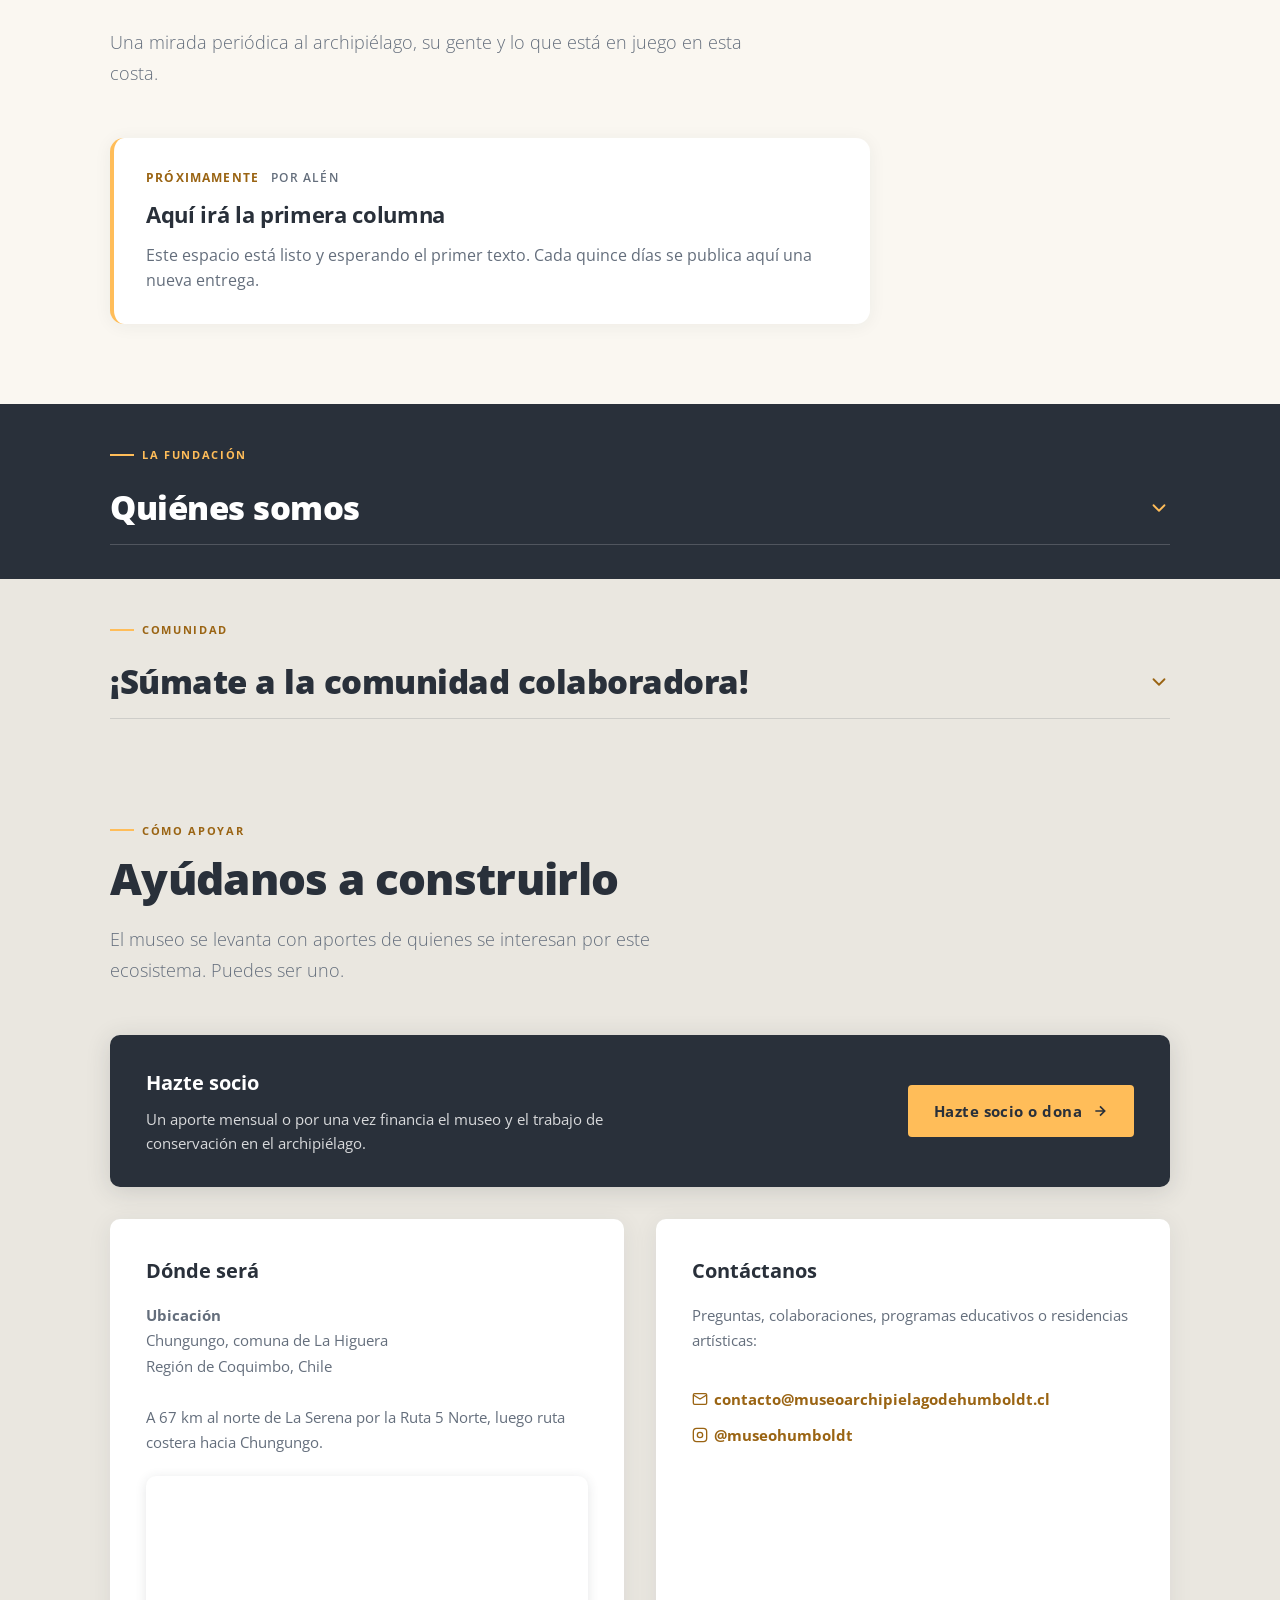
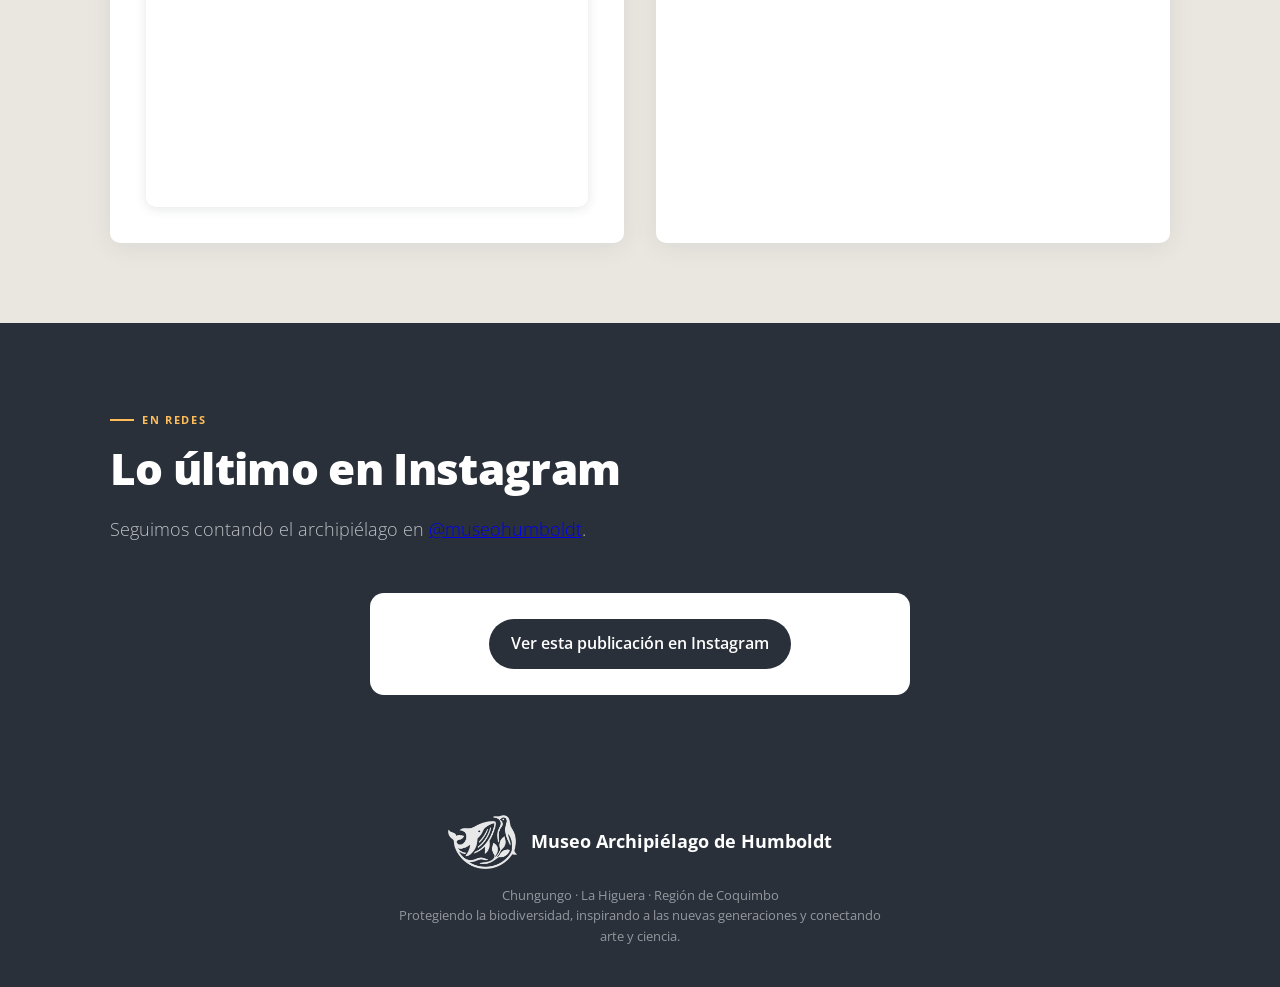
==== commit 1b7a31ee: "Reestructura la portada: estación, prosa, carrusel fijo, columna e Instagram - Encabezado reducido a" ====
--- a/index.html
+++ b/index.html
@@ -67,14 +67,10 @@
       <span></span><span></span><span></span>
     </button>
     <ul class="nav-links" id="nav-links">
-      <li><a href="#importancia">Importancia</a></li>
       <li><a href="#quienes-somos">Quiénes somos</a></li>
-      <li><a href="#arte">Arte y Conservación</a></li>
-      <li><a href="#galeria">Biodiversidad</a></li>
-      <li><a href="estacion.html">Estación</a></li>
-      <li><a href="#impacto">Comunidad</a></li>
-      <li><a href="#actividades">El museo</a></li>
       <li><a href="#visita">Contacto</a></li>
+      <li><a href="estacion.html">Estación Chungungo</a></li>
+      <li><a href="#galeria">Foto galería</a></li>
       <li class="nav-donate-item"><a href="https://fundacionmuseo.donando.cl/" target="_blank" rel="noopener noreferrer" class="nav-donate">Hazte socio</a></li>
     </ul>
   </nav>
@@ -109,6 +105,26 @@
     </div>
   </aside>
 
+  <!-- RESUMEN ESTACIÓN METEOROLÓGICA -->
+  <aside class="estacion-strip" id="estacion-resumen" aria-label="Resumen de la estación meteorológica">
+    <div class="container estacion-strip-inner">
+      <div class="estacion-strip-head">
+        <span class="estacion-strip-label">Estación Chungungo</span>
+        <p class="estacion-strip-sub" id="estacion-strip-ts">Cargando datos de la estación…</p>
+      </div>
+      <dl class="estacion-strip-datos" id="estacion-strip-datos">
+        <div class="estacion-dato"><dt>Temperatura</dt><dd data-campo="temp">—</dd></div>
+        <div class="estacion-dato"><dt>Humedad</dt><dd data-campo="humedad">—</dd></div>
+        <div class="estacion-dato"><dt>Viento</dt><dd data-campo="viento">—</dd></div>
+        <div class="estacion-dato"><dt>Presión</dt><dd data-campo="presion">—</dd></div>
+      </dl>
+      <a class="estacion-strip-cta" href="estacion.html">
+        Ver estación Chungungo
+        <svg width="16" height="16" viewBox="0 0 24 24" fill="none" stroke="currentColor" stroke-width="2.5"><path d="M5 12h14M12 5l7 7-7 7"/></svg>
+      </a>
+    </div>
+  </aside>
+
   <!-- IMPORTANCIA -->
   <section class="section" id="importancia">
     <div class="container">
@@ -121,23 +137,12 @@
       </h2>
       <div class="section-body is-open" id="cuerpo-importancia">
         <div class="section-body-inner">
-      <p class="section-intro reveal">La corriente de Humboldt, las islas y la costa de La Higuera forman aquí un sistema que sostiene vida marina, pesca artesanal y conocimiento científico. Tres razones.</p>
-      <div class="cards">
-        <div class="reveal card">
-          <div class="card-icon"><svg viewBox="0 0 24 24" fill="none" stroke="currentColor" stroke-width="1.6" stroke-linecap="round" stroke-linejoin="round" aria-hidden="true"><path d="M2 7c2.5 0 2.5 2 5 2s2.5-2 5-2 2.5 2 5 2 2.5-2 5-2"/><path d="M2 13c2.5 0 2.5 2 5 2s2.5-2 5-2 2.5 2 5 2 2.5-2 5-2"/><path d="M2 19c2.5 0 2.5 2 5 2s2.5-2 5-2 2.5 2 5 2 2.5-2 5-2"/></svg></div>
-          <h3>Reservorio de biodiversidad</h3>
-          <p>Especies endémicas y redes tróficas que sostienen la pesca artesanal de la zona.</p>
-        </div>
-        <div class="reveal reveal-delay-1 card">
-          <div class="card-icon"><svg viewBox="0 0 24 24" fill="none" stroke="currentColor" stroke-width="1.6" stroke-linecap="round" stroke-linejoin="round" aria-hidden="true"><path d="M14 14.76V5a2 2 0 1 0-4 0v9.76a4 4 0 1 0 4 0z"/><path d="M12 9v6"/></svg></div>
-          <h3>Regulación climática</h3>
-          <p>La corriente de Humboldt trae aguas frías y nutrientes: alta productividad primaria y un océano más sano.</p>
-        </div>
-        <div class="reveal reveal-delay-2 card">
-          <div class="card-icon"><svg viewBox="0 0 24 24" fill="none" stroke="currentColor" stroke-width="1.6" stroke-linecap="round" stroke-linejoin="round" aria-hidden="true"><path d="M6 18h12"/><path d="M9 18a5 5 0 0 1 2-9.5"/><path d="M11 3h3l1 5h-5z"/><path d="M14 8a5 5 0 0 1 1 9"/><path d="M4 21h16"/></svg></div>
-          <h3>Valor científico y cultural</h3>
-          <p>Laboratorio natural para la investigación marina y territorio habitado por comunidades costeras desde hace generaciones.</p>
-        </div>
+      <p class="section-intro reveal">La corriente de Humboldt, las islas y la costa de La Higuera forman aquí un sistema que sostiene vida marina, pesca artesanal y conocimiento científico.</p>
+      <div class="prosa reveal">
+        <p>Es un reservorio de biodiversidad: especies endémicas y redes tróficas que sostienen la pesca artesanal de la zona. Y es también un regulador del clima, porque la corriente de Humboldt trae aguas frías y nutrientes que se traducen en alta productividad primaria y en un océano más sano. A eso se suma su valor científico y cultural: un laboratorio natural para la investigación marina y, al mismo tiempo, un territorio habitado por comunidades costeras desde hace generaciones.</p>
+        <h3>Por qué un museo de arte</h3>
+        <p>Los datos científicos informan; el arte mueve. Un museo convierte lo que sabemos del archipiélago en algo que se siente. Las instalaciones y las obras participativas hacen comprensibles procesos ecológicos complejos, a cualquier edad, y vuelven visibles amenazas como la sobrepesca y el cambio climático —y también el trabajo de quienes las enfrentan.</p>
+        <p>Un museo, además, mueve la economía local: visitantes y residencias artísticas abren trabajo para artesanos, pescadores y guías de Chungungo. Por eso el proyecto no es solo un edificio, sino una forma de quedarse en el territorio.</p>
       </div>
     </div>
       </div>
@@ -150,6 +155,103 @@
       <img src="images/costa-rocosa.webp" alt="Costa rocosa del Archipiélago de Humboldt" width="1600" height="900" loading="lazy" />
     </div>
   </div>
+
+  <!-- GALERÍA -->
+  <section class="section section-alt" id="galeria">
+    <div class="container">
+      <span class="section-label">Flora y Fauna</span>
+      <h2 class="reveal">Biodiversidad del Archipiélago</h2>
+      <div class="section-estatica" id="cuerpo-galeria">
+        <div>
+      <p class="section-intro reveal">Colonias de lobos marinos, albatros, pelícanos, guanacos del desierto costero y la caleta Chañaral de Aceituno. Fotografías propias, tomadas en el archipiélago y su costa.</p>
+
+      <div class="carousel">
+        <button type="button" class="carousel-nav carousel-prev" aria-label="Foto anterior">
+          <svg width="22" height="22" viewBox="0 0 24 24" fill="none" stroke="currentColor" stroke-width="2" stroke-linecap="round" stroke-linejoin="round"><path d="m15 18-6-6 6-6"/></svg>
+        </button>
+        <div class="gallery-grid" role="group" aria-label="Fotografías del archipiélago">
+        <div class="gallery-item reveal" onclick="openLightbox(this)">
+          <img src="images/albatros.webp" alt="Albatros de ceja negra en el mar" width="1200" height="1600" loading="lazy" />
+          <div class="gallery-overlay"><span class="gallery-caption">Albatros de ceja negra</span></div>
+        </div>
+        <div class="gallery-item reveal" onclick="openLightbox(this)">
+          <img src="images/colonia-lobos.webp" alt="Colonia de lobos marinos" width="1400" height="1050" loading="lazy" />
+          <div class="gallery-overlay"><span class="gallery-caption">Colonia de lobos marinos</span></div>
+        </div>
+        <div class="gallery-item reveal" onclick="openLightbox(this)">
+          <img src="images/pelicanos.webp" alt="Pelícanos nadando" width="900" height="1600" loading="lazy" />
+          <div class="gallery-overlay"><span class="gallery-caption">Pelícanos</span></div>
+        </div>
+        <div class="gallery-item reveal" onclick="openLightbox(this)">
+          <img src="images/lobos-roca.webp" alt="Lobos marinos sobre las rocas" width="1400" height="1050" loading="lazy" />
+          <div class="gallery-overlay"><span class="gallery-caption">Lobos marinos en el archipiélago</span></div>
+        </div>
+        <div class="gallery-item reveal" onclick="openLightbox(this)">
+          <img src="images/islote-aves.webp" alt="Islote con aves marinas" width="948" height="1600" loading="lazy" />
+          <div class="gallery-overlay"><span class="gallery-caption">Islote con aves marinas</span></div>
+        </div>
+        <div class="gallery-item reveal" onclick="openLightbox(this)">
+          <img src="images/caleta-botes.webp" alt="Botes de pescadores en Caleta Chañaral de Aceituno" width="1500" height="1125" loading="lazy" />
+          <div class="gallery-overlay"><span class="gallery-caption">Caleta Chañaral de Aceituno</span></div>
+        </div>
+        <div class="gallery-item reveal" onclick="openLightbox(this)">
+          <img src="images/formacion-rocosa-lobos.webp" alt="Formación rocosa con lobos marinos" width="1400" height="1050" loading="lazy" />
+          <div class="gallery-overlay"><span class="gallery-caption">Formaciones rocosas del archipiélago</span></div>
+        </div>
+        <div class="gallery-item reveal" onclick="openLightbox(this)">
+          <img src="images/ave-en-vuelo.webp" alt="Ave marina sobrevolando la costa" width="1400" height="788" loading="lazy" />
+          <div class="gallery-overlay"><span class="gallery-caption">Ave marina en vuelo</span></div>
+        </div>
+        <div class="gallery-item reveal" onclick="openLightbox(this)">
+          <img src="images/colonia-lobos-2.webp" alt="Lobos marinos sobre la roca" width="1400" height="1050" loading="lazy" />
+          <div class="gallery-overlay"><span class="gallery-caption">Colonia de lobos marinos</span></div>
+        </div>
+        <div class="gallery-item reveal" onclick="openLightbox(this)">
+          <img src="images/guanacos-desierto.webp" alt="Guanacos en el desierto costero" width="1400" height="1050" loading="lazy" />
+          <div class="gallery-overlay"><span class="gallery-caption">Guanacos del desierto costero</span></div>
+        </div>
+        <div class="gallery-item reveal" onclick="openLightbox(this)">
+          <img src="images/costa-oleaje.webp" alt="Oleaje rompiendo en la costa rocosa" width="1400" height="788" loading="lazy" />
+          <div class="gallery-overlay"><span class="gallery-caption">Costa rocosa</span></div>
+        </div>
+        <div class="gallery-item reveal" onclick="openLightbox(this)">
+          <img src="images/caleta-chanaral.webp" alt="Caleta Chañaral de Aceituno" width="1500" height="1125" loading="lazy" />
+          <div class="gallery-overlay"><span class="gallery-caption">Caleta Chañaral de Aceituno</span></div>
+        </div>
+        </div>
+        <button type="button" class="carousel-nav carousel-next" aria-label="Foto siguiente">
+          <svg width="22" height="22" viewBox="0 0 24 24" fill="none" stroke="currentColor" stroke-width="2" stroke-linecap="round" stroke-linejoin="round"><path d="m9 18 6-6-6-6"/></svg>
+        </button>
+      </div>
+      <p class="carousel-hint">Desliza para ver más · toca una foto para ampliarla</p>
+        </div>
+      </div>
+    </div>
+  </section>
+
+  <!-- LIGHTBOX -->
+  <div class="lightbox" id="lightbox" onclick="closeLightbox()">
+    <button class="lightbox-close" onclick="closeLightbox()">×</button>
+    <img id="lightbox-img" src="" alt="" />
+  </div>
+
+  <!-- COLUMNA QUINCENAL -->
+  <section class="section section--columna" id="columna">
+    <div class="container">
+      <span class="section-label">Cada quince días</span>
+      <h2 class="reveal">La columna</h2>
+      <p class="section-intro reveal">Una mirada periódica al archipiélago, su gente y lo que está en juego en esta costa.</p>
+
+      <article class="columna-card reveal">
+        <div class="columna-meta">
+          <span class="columna-fecha">Próximamente</span>
+          <span class="columna-autor">por Alén</span>
+        </div>
+        <h3 class="columna-titulo">Aquí irá la primera columna</h3>
+        <p class="columna-bajada">Este espacio está listo y esperando el primer texto. Cada quince días se publica aquí una nueva entrega.</p>
+      </article>
+    </div>
+  </section>
 
   <!-- QUIÉNES SOMOS -->
   <section class="section section-alt" id="quienes-somos">
@@ -195,198 +297,32 @@
     </div>
   </section>
 
-  <!-- ARTE Y CONSERVACIÓN -->
-  <section class="section section-alt" id="arte">
-    <div class="container">
-      <span class="section-label">Arte & Ciencia</span>
-      <h2 class="section-h2">
-        <button type="button" class="section-toggle" aria-expanded="false" aria-controls="cuerpo-arte">
-          <span>Por qué un museo de arte</span>
-          <svg class="section-chevron" width="22" height="22" viewBox="0 0 24 24" fill="none" stroke="currentColor" stroke-width="2" stroke-linecap="round" stroke-linejoin="round" aria-hidden="true"><path d="m6 9 6 6 6-6"/></svg>
-        </button>
-      </h2>
-      <div class="section-body" id="cuerpo-arte">
-        <div class="section-body-inner">
-      <p class="section-intro reveal">Los datos científicos informan; el arte mueve. Un museo convierte lo que sabemos del archipiélago en algo que se siente.</p>
-      <div class="cards">
-        <div class="reveal card">
-          <div class="card-icon"><svg viewBox="0 0 24 24" fill="none" stroke="currentColor" stroke-width="1.6" stroke-linecap="round" stroke-linejoin="round" aria-hidden="true"><path d="M3 21c2 0 4-1 4-4 0-1.7-1.3-3-3-3-1.5 0-3 1-3 3 0 2 1 4 2 4z"/><path d="M7 14 18.5 2.5a2.1 2.1 0 0 1 3 3L10 17"/></svg></div>
-          <h3>El arte como puente</h3>
-          <p>Instalaciones y obras participativas hacen comprensibles procesos ecológicos complejos, a cualquier edad.</p>
-        </div>
-        <div class="reveal reveal-delay-1 card">
-          <div class="card-icon"><svg viewBox="0 0 24 24" fill="none" stroke="currentColor" stroke-width="1.6" stroke-linecap="round" stroke-linejoin="round" aria-hidden="true"><path d="M10.3 3.9 1.8 18a2 2 0 0 0 1.7 3h17a2 2 0 0 0 1.7-3L13.7 3.9a2 2 0 0 0-3.4 0z"/><path d="M12 9v4"/><path d="M12 17h.01"/></svg></div>
-          <h3>Visibilizar amenazas</h3>
-          <p>La sobrepesca y el cambio climático se vuelven visibles. También el trabajo de quienes los enfrentan.</p>
-        </div>
-        <div class="reveal reveal-delay-2 card">
-          <div class="card-icon"><svg viewBox="0 0 24 24" fill="none" stroke="currentColor" stroke-width="1.6" stroke-linecap="round" stroke-linejoin="round" aria-hidden="true"><path d="M3 21V11l5-4 5 4v10"/><path d="M13 21V13l4-3 4 3v8"/><path d="M3 21h18"/><path d="M8 21v-4"/></svg></div>
-          <h3>Impulso a la economía local</h3>
-          <p>Visitantes y residencias artísticas abren trabajo para artesanos, pescadores y guías de Chungungo.</p>
-        </div>
-      </div>
-    </div>
-      </div>
-    </div>
-  </section>
-
-  <!-- GALERÍA -->
-  <section class="section section-alt" id="galeria">
-    <div class="container">
-      <span class="section-label">Flora y Fauna</span>
-      <h2 class="section-h2">
-        <button type="button" class="section-toggle" aria-expanded="false" aria-controls="cuerpo-galeria">
-          <span>Biodiversidad del Archipiélago</span>
-          <svg class="section-chevron" width="22" height="22" viewBox="0 0 24 24" fill="none" stroke="currentColor" stroke-width="2" stroke-linecap="round" stroke-linejoin="round" aria-hidden="true"><path d="m6 9 6 6 6-6"/></svg>
-        </button>
-      </h2>
-      <div class="section-body" id="cuerpo-galeria">
-        <div class="section-body-inner">
-      <p class="section-intro reveal">Colonias de lobos marinos, albatros, pelícanos, guanacos del desierto costero y la caleta Chañaral de Aceituno. Fotografías propias, tomadas en el archipiélago y su costa.</p>
-
-      <div class="carousel">
-        <button type="button" class="carousel-nav carousel-prev" aria-label="Foto anterior">
-          <svg width="22" height="22" viewBox="0 0 24 24" fill="none" stroke="currentColor" stroke-width="2" stroke-linecap="round" stroke-linejoin="round"><path d="m15 18-6-6 6-6"/></svg>
-        </button>
-        <div class="gallery-grid" role="group" aria-label="Fotografías del archipiélago">
-        <div class="gallery-item reveal" onclick="openLightbox(this)">
-          <img src="images/albatros.webp" alt="Albatros de ceja negra en el mar" width="1200" height="1600" loading="lazy" />
-          <div class="gallery-overlay"><span class="gallery-caption">Albatros de ceja negra</span></div>
-        </div>
-        <div class="gallery-item reveal" onclick="openLightbox(this)">
-          <img src="images/colonia-lobos.webp" alt="Colonia de lobos marinos" width="1400" height="1050" loading="lazy" />
-          <div class="gallery-overlay"><span class="gallery-caption">Colonia de lobos marinos</span></div>
-        </div>
-        <div class="gallery-item reveal" onclick="openLightbox(this)">
-          <img src="images/pelicanos.webp" alt="Pelícanos nadando" width="900" height="1600" loading="lazy" />
-          <div class="gallery-overlay"><span class="gallery-caption">Pelícanos</span></div>
-        </div>
-        <div class="gallery-item reveal" onclick="openLightbox(this)">
-          <img src="images/lobos-roca.webp" alt="Lobos marinos sobre las rocas" width="1400" height="1050" loading="lazy" />
-          <div class="gallery-overlay"><span class="gallery-caption">Lobos marinos en el archipiélago</span></div>
-        </div>
-        <div class="gallery-item reveal" onclick="openLightbox(this)">
-          <img src="images/islote-aves.webp" alt="Islote con aves marinas" width="948" height="1600" loading="lazy" />
-          <div class="gallery-overlay"><span class="gallery-caption">Islote con aves marinas</span></div>
-        </div>
-        <div class="gallery-item reveal" onclick="openLightbox(this)">
-          <img src="images/caleta-botes.webp" alt="Botes de pescadores en Caleta Chañaral de Aceituno" width="1500" height="1125" loading="lazy" />
-          <div class="gallery-overlay"><span class="gallery-caption">Caleta Chañaral de Aceituno</span></div>
-        </div>
-        <div class="gallery-item reveal" onclick="openLightbox(this)">
-          <img src="images/formacion-rocosa-lobos.webp" alt="Formación rocosa con lobos marinos" width="1400" height="1050" loading="lazy" />
-          <div class="gallery-overlay"><span class="gallery-caption">Formaciones rocosas del archipiélago</span></div>
-        </div>
-        <div class="gallery-item reveal" onclick="openLightbox(this)">
-          <img src="images/ave-en-vuelo.webp" alt="Ave marina sobrevolando la costa" width="1400" height="788" loading="lazy" />
-          <div class="gallery-overlay"><span class="gallery-caption">Ave marina en vuelo</span></div>
-        </div>
-        <div class="gallery-item reveal" onclick="openLightbox(this)">
-          <img src="images/colonia-lobos-2.webp" alt="Lobos marinos sobre la roca" width="1400" height="1050" loading="lazy" />
-          <div class="gallery-overlay"><span class="gallery-caption">Colonia de lobos marinos</span></div>
-        </div>
-        <div class="gallery-item reveal" onclick="openLightbox(this)">
-          <img src="images/guanacos-desierto.webp" alt="Guanacos en el desierto costero" width="1400" height="1050" loading="lazy" />
-          <div class="gallery-overlay"><span class="gallery-caption">Guanacos del desierto costero</span></div>
-        </div>
-        <div class="gallery-item reveal" onclick="openLightbox(this)">
-          <img src="images/costa-oleaje.webp" alt="Oleaje rompiendo en la costa rocosa" width="1400" height="788" loading="lazy" />
-          <div class="gallery-overlay"><span class="gallery-caption">Costa rocosa</span></div>
-        </div>
-        <div class="gallery-item reveal" onclick="openLightbox(this)">
-          <img src="images/caleta-chanaral.webp" alt="Caleta Chañaral de Aceituno" width="1500" height="1125" loading="lazy" />
-          <div class="gallery-overlay"><span class="gallery-caption">Caleta Chañaral de Aceituno</span></div>
-        </div>
-        </div>
-        <button type="button" class="carousel-nav carousel-next" aria-label="Foto siguiente">
-          <svg width="22" height="22" viewBox="0 0 24 24" fill="none" stroke="currentColor" stroke-width="2" stroke-linecap="round" stroke-linejoin="round"><path d="m9 18 6-6-6-6"/></svg>
-        </button>
-      </div>
-      <p class="carousel-hint">Desliza para ver más · toca una foto para ampliarla</p>
-        </div>
-      </div>
-    </section>
-
-  <!-- LIGHTBOX -->
-  <div class="lightbox" id="lightbox" onclick="closeLightbox()">
-    <button class="lightbox-close" onclick="closeLightbox()">×</button>
-    <img id="lightbox-img" src="" alt="" />
-  </div>
-
-  <!-- IMPACTO -->
+  <!-- COMUNIDAD COLABORADORA -->
   <section class="section section--light" id="impacto">
     <div class="container">
       <span class="section-label">Comunidad</span>
       <h2 class="section-h2">
         <button type="button" class="section-toggle" aria-expanded="false" aria-controls="cuerpo-impacto">
-          <span>¿Quiénes colaboran?</span>
+          <span>¡Súmate a la comunidad colaboradora!</span>
           <svg class="section-chevron" width="22" height="22" viewBox="0 0 24 24" fill="none" stroke="currentColor" stroke-width="2" stroke-linecap="round" stroke-linejoin="round" aria-hidden="true"><path d="m6 9 6 6 6-6"/></svg>
         </button>
       </h2>
       <div class="section-body" id="cuerpo-impacto">
         <div class="section-body-inner">
-      <p class="section-intro reveal">El proyecto se sostiene con el trabajo de tres grupos.</p>
-
-      <div class="impact-grid">
-        <div class="impact-item reveal">
-          <div class="impact-icon"><svg viewBox="0 0 24 24" fill="none" stroke="currentColor" stroke-width="1.6" stroke-linecap="round" stroke-linejoin="round" aria-hidden="true"><path d="M20.8 5.6a5 5 0 0 0-7.1 0L12 7.3l-1.7-1.7a5 5 0 1 0-7.1 7.1L12 21.4l8.8-8.7a5 5 0 0 0 0-7.1z"/></svg></div>
-          <div class="impact-label">Voluntarios</div>
-          <div class="impact-desc">Voluntarios locales y de otras regiones de Chile, que aportan tiempo y trabajo al proyecto.</div>
-        </div>
-        <div class="impact-item reveal reveal-delay-1">
-          <div class="impact-icon"><svg viewBox="0 0 24 24" fill="none" stroke="currentColor" stroke-width="1.6" stroke-linecap="round" stroke-linejoin="round" aria-hidden="true"><path d="M6 18h12"/><path d="M9 18a5 5 0 0 1 2-9.5"/><path d="M11 3h3l1 5h-5z"/><path d="M14 8a5 5 0 0 1 1 9"/><path d="M4 21h16"/></svg></div>
-          <div class="impact-label">Ciencias e investigación</div>
-          <div class="impact-desc">Profesionales que estudian el archipiélago y su ecosistema.</div>
-        </div>
-        <div class="impact-item reveal reveal-delay-2">
-          <div class="impact-icon"><svg viewBox="0 0 24 24" fill="none" stroke="currentColor" stroke-width="1.6" stroke-linecap="round" stroke-linejoin="round" aria-hidden="true"><path d="M3 21c2 0 4-1 4-4 0-1.7-1.3-3-3-3-1.5 0-3 1-3 3 0 2 1 4 2 4z"/><path d="M7 14 18.5 2.5a2.1 2.1 0 0 1 3 3L10 17"/></svg></div>
-          <div class="impact-label">Iniciativas culturales independientes</div>
-          <div class="impact-desc">Proyectos y colectivos que trabajan con nosotros.</div>
-        </div>
-      </div>
-      </div>
-    </div>
-      </div>
-    </div>
-  </section>
-
-  <!-- ACTIVIDADES -->
-  <section class="section section-alt" id="actividades">
-    <div class="container">
-      <span class="section-label">En proyecto</span>
-      <h2 class="section-h2">
-        <button type="button" class="section-toggle" aria-expanded="false" aria-controls="cuerpo-actividades">
-          <span>Qué habrá en el museo</span>
-          <svg class="section-chevron" width="22" height="22" viewBox="0 0 24 24" fill="none" stroke="currentColor" stroke-width="2" stroke-linecap="round" stroke-linejoin="round" aria-hidden="true"><path d="m6 9 6 6 6-6"/></svg>
-        </button>
-      </h2>
-      <div class="section-body" id="cuerpo-actividades">
-        <div class="section-body-inner">
-      <p class="section-intro reveal">Tres líneas de trabajo que están en desarrollo.</p>
-      <ul class="activities-list">
-        <li class="reveal">
-          <div class="act-num">1</div>
-          <div class="act-text">
-            <strong>Exposiciones de arte</strong>
-            <span>Obras inspiradas en el archipiélago y su ecosistema.</span>
+          <p class="section-intro reveal">El proyecto se sostiene con el trabajo de mucha gente, y siempre hay espacio para una más.</p>
+          <div class="prosa reveal">
+            <p>Colaboran con nosotros voluntarios locales y de otras regiones de Chile, que aportan tiempo y trabajo al proyecto; profesionales de las ciencias y la investigación, que estudian el archipiélago y su ecosistema; e iniciativas culturales independientes, proyectos y colectivos que trabajan junto a la fundación.</p>
           </div>
-        </li>
-        <li class="reveal reveal-delay-1">
-          <div class="act-num">2</div>
-          <div class="act-text">
-            <strong>Talleres vinculados a la comunidad</strong>
-            <span>Especialmente con estudiantes de enseñanza básica y media, y con organizaciones sociales interesadas en el arte y la conservación.</span>
+
+          <div class="fotos-invite reveal">
+            <h3>¿Te gusta la fotografía?</h3>
+            <p>Envíanos tu foto del Archipiélago de Humboldt, su costa y su biodiversidad. La única regla es que sean fotos tuyas. Registra tu nombre de autoría y pasa a ser parte de este proyecto: las fotos seleccionadas se publican en el sitio con tu crédito.</p>
+            <a class="fotos-invite-cta" href="https://tally.so/r/1W4D04" target="_blank" rel="noopener noreferrer">
+              Enviar mi foto
+              <svg width="16" height="16" viewBox="0 0 24 24" fill="none" stroke="currentColor" stroke-width="2.5"><path d="M5 12h14M12 5l7 7-7 7"/></svg>
+            </a>
           </div>
-        </li>
-        <li class="reveal reveal-delay-2">
-          <div class="act-num">3</div>
-          <div class="act-text">
-            <strong>La primera estación meteorológica de Chungungo</strong>
-            <span>Datos propios del clima en esta localidad de la comuna de La Higuera.</span>
-          </div>
-        </li>
-      </ul>
-    </div>
+        </div>
       </div>
     </div>
   </section>
@@ -443,6 +379,24 @@
     </div>
   </section>
 
+  <!-- INSTAGRAM -->
+  <section class="section section-alt" id="instagram">
+    <div class="container">
+      <span class="section-label">En redes</span>
+      <h2 class="reveal">Lo último en Instagram</h2>
+      <p class="section-intro reveal">Seguimos contando el archipiélago en <a href="https://www.instagram.com/museohumboldt" target="_blank" rel="noopener noreferrer">@museohumboldt</a>.</p>
+      <div class="instagram-wrap reveal">
+        <blockquote class="instagram-media"
+          data-instgrm-permalink="https://www.instagram.com/p/DfszUUUmFO7/"
+          data-instgrm-version="14"
+          style="background:#FFF; border:0; margin:0 auto; max-width:540px; width:100%;">
+          <a href="https://www.instagram.com/p/DfszUUUmFO7/" target="_blank" rel="noopener noreferrer">Ver esta publicación en Instagram</a>
+        </blockquote>
+      </div>
+    </div>
+  </section>
+  <script async src="https://www.instagram.com/embed.js"></script>
+
   <!-- FOOTER -->
   <footer>
     <div class="footer-logo">
--- a/css/styles.css
+++ b/css/styles.css
@@ -1383,3 +1383,204 @@
   .est-valor { font-size: 21px; }
   .est-nota-svg { font-size: 24px; }
 }
+
+/* ===== RESUMEN DE LA ESTACIÓN EN PORTADA ===== */
+/* Tira compacta bajo el hero: datos actuales de la estación Davis de Chungungo
+   leídos de data/estacion/resumen.json (mismo archivo que usa estacion.html). */
+.estacion-strip {
+  background: var(--sand);
+  border-top: 1px solid rgba(41,48,58,0.08);
+  border-bottom: 1px solid rgba(41,48,58,0.08);
+  padding: 20px 0;
+}
+
+.estacion-strip-inner {
+  display: flex;
+  align-items: center;
+  gap: 28px;
+  flex-wrap: wrap;
+}
+
+.estacion-strip-head { flex: 0 0 auto; }
+
+.estacion-strip-label {
+  display: block;
+  font-size: 0.72rem;
+  font-weight: 700;
+  letter-spacing: 0.14em;
+  text-transform: uppercase;
+  color: var(--accent-ink);
+}
+
+.estacion-strip-sub {
+  font-size: 0.82rem;
+  color: var(--muted);
+  margin-top: 2px;
+}
+
+.estacion-strip-datos {
+  display: flex;
+  gap: 26px;
+  flex-wrap: wrap;
+  flex: 1 1 auto;
+}
+
+.estacion-dato dt {
+  font-size: 0.7rem;
+  letter-spacing: 0.08em;
+  text-transform: uppercase;
+  color: var(--muted);
+  font-weight: 600;
+}
+
+.estacion-dato dd {
+  font-size: 1.32rem;
+  font-weight: 700;
+  line-height: 1.2;
+  letter-spacing: -0.01em;
+}
+
+.estacion-strip-cta {
+  flex: 0 0 auto;
+  display: inline-flex;
+  align-items: center;
+  gap: 8px;
+  padding: 11px 20px;
+  border-radius: 999px;
+  background: var(--deep);
+  color: var(--white);
+  text-decoration: none;
+  font-weight: 600;
+  font-size: 0.9rem;
+  transition: background 0.2s ease, transform 0.2s ease;
+}
+
+.estacion-strip-cta:hover { background: var(--ocean-light); transform: translateY(-1px); }
+.estacion-strip-cta:focus-visible { outline: 2px solid var(--accent-ink); outline-offset: 3px; }
+
+/* ===== PÁRRAFOS DE TEXTO CORRIDO (reemplazan tarjetas) ===== */
+.prosa { max-width: 760px; }
+.prosa p { margin-bottom: 16px; color: var(--text); }
+.prosa p:last-child { margin-bottom: 0; }
+
+.prosa h3 {
+  font-size: 1.12rem;
+  font-weight: 700;
+  letter-spacing: -0.01em;
+  margin: 26px 0 10px;
+}
+
+/* Sección no plegable (la galería): mismo ritmo vertical que .section-body abierto */
+.section-estatica { padding-top: 28px; }
+
+/* ===== COLUMNA QUINCENAL ===== */
+.section--columna { background: var(--sand); }
+
+.columna-card {
+  max-width: 760px;
+  margin-top: 28px;
+  padding: 30px 32px;
+  background: var(--white);
+  border-radius: 14px;
+  border-left: 4px solid var(--seafoam);
+  box-shadow: 0 2px 18px rgba(41,48,58,0.06);
+}
+
+.columna-meta {
+  display: flex;
+  gap: 12px;
+  align-items: center;
+  flex-wrap: wrap;
+  font-size: 0.74rem;
+  letter-spacing: 0.1em;
+  text-transform: uppercase;
+  font-weight: 700;
+  color: var(--accent-ink);
+  margin-bottom: 10px;
+}
+
+.columna-autor { color: var(--muted); font-weight: 600; }
+
+.columna-titulo {
+  font-size: 1.4rem;
+  font-weight: 700;
+  letter-spacing: -0.015em;
+  margin-bottom: 10px;
+}
+
+.columna-bajada { color: var(--muted); }
+
+/* ===== INVITACIÓN A ENVIAR FOTOS ===== */
+.fotos-invite {
+  margin-top: 30px;
+  max-width: 760px;
+  padding: 28px 30px;
+  border-radius: 14px;
+  background: rgba(255,189,89,0.14);
+  border: 1px solid rgba(255,189,89,0.45);
+}
+
+.fotos-invite h3 {
+  font-size: 1.14rem;
+  font-weight: 700;
+  margin-bottom: 8px;
+}
+
+.fotos-invite p { color: var(--text); margin-bottom: 18px; }
+
+.fotos-invite-cta {
+  display: inline-flex;
+  align-items: center;
+  gap: 8px;
+  padding: 13px 24px;
+  border-radius: 999px;
+  background: var(--deep);
+  color: var(--white);
+  text-decoration: none;
+  font-weight: 700;
+  transition: background 0.2s ease, transform 0.2s ease;
+}
+
+.fotos-invite-cta:hover { background: var(--ocean-light); transform: translateY(-1px); }
+.fotos-invite-cta:focus-visible { outline: 2px solid var(--accent-ink); outline-offset: 3px; }
+
+/* ===== INSTAGRAM ===== */
+.instagram-wrap {
+  margin-top: 28px;
+  display: flex;
+  justify-content: center;
+}
+
+@media (max-width: 768px) {
+  .estacion-strip-inner { gap: 18px; }
+  .estacion-strip-datos { gap: 18px 22px; width: 100%; }
+  .estacion-strip-cta { width: 100%; justify-content: center; }
+  .columna-card { padding: 24px 22px; }
+  .fotos-invite { padding: 22px 20px; }
+  .fotos-invite-cta { width: 100%; justify-content: center; }
+}
+
+/* Respaldo visual del embed de Instagram: si embed.js no carga (bloqueadores,
+   sin conexión), el blockquote queda como una tarjeta con enlace legible. */
+.instagram-wrap .instagram-media {
+  border-radius: 14px !important;
+  padding: 26px 24px;
+  text-align: center;
+}
+
+.instagram-wrap .instagram-media > a {
+  display: inline-flex;
+  align-items: center;
+  gap: 8px;
+  padding: 12px 22px;
+  border-radius: 999px;
+  background: var(--deep);
+  color: var(--white);
+  text-decoration: none;
+  font-weight: 600;
+}
+
+.instagram-wrap .instagram-media > a:hover { background: var(--ocean-light); }
+
+/* Cuando el script sí carga, Instagram reemplaza el contenido por un iframe
+   y el enlace de respaldo deja de existir: no hay doble botón. */
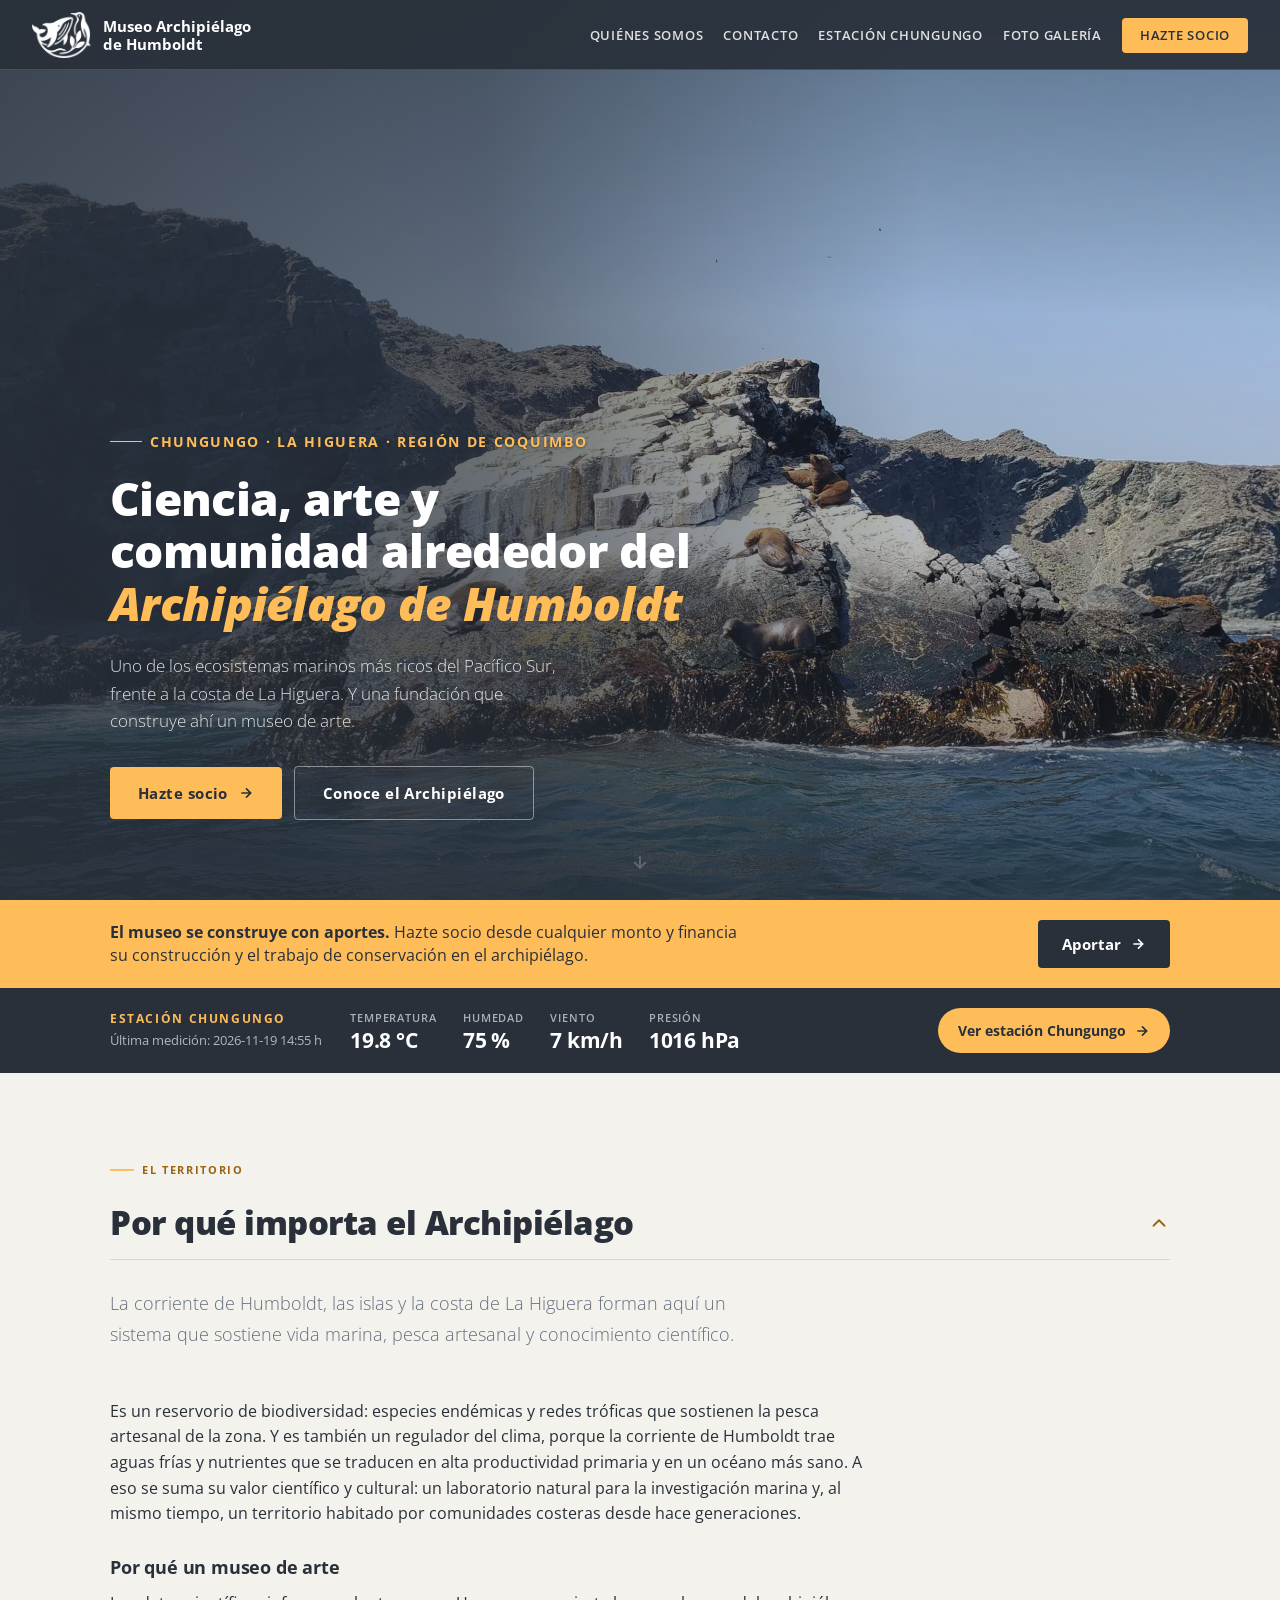
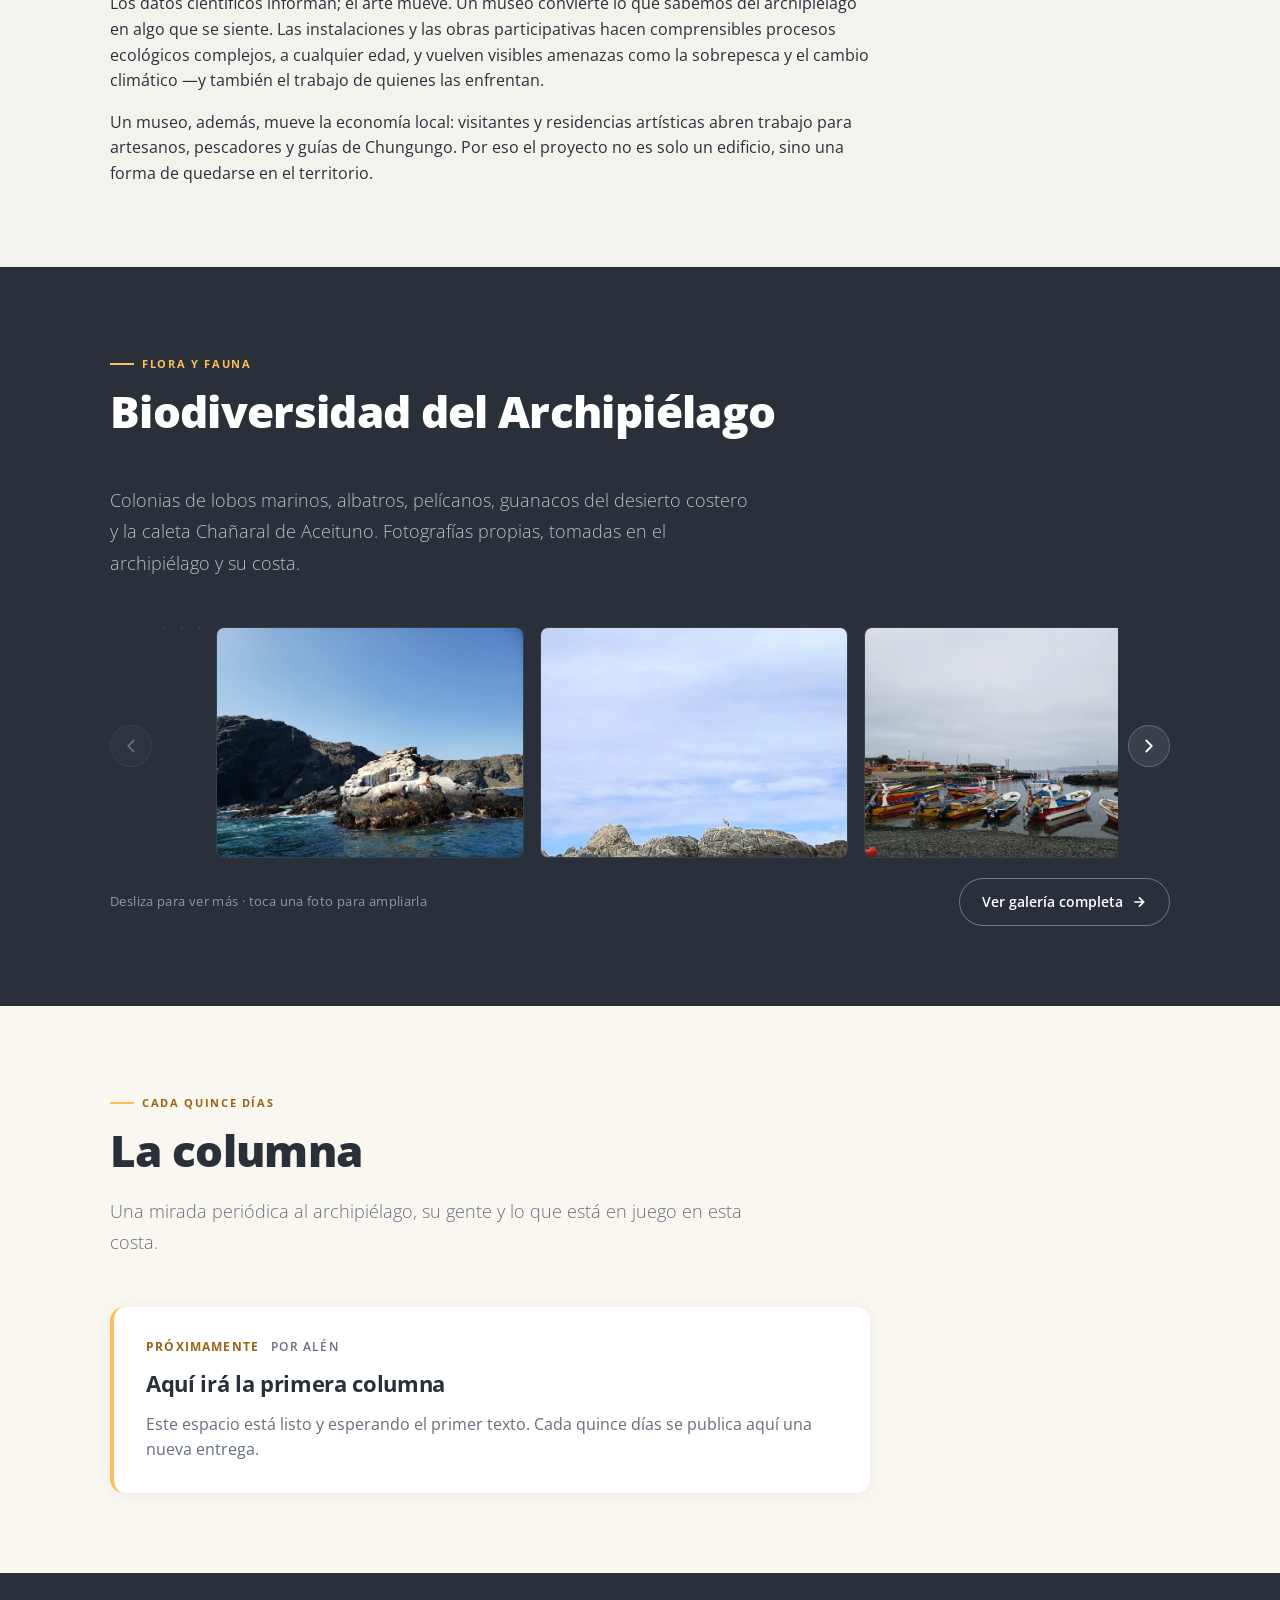
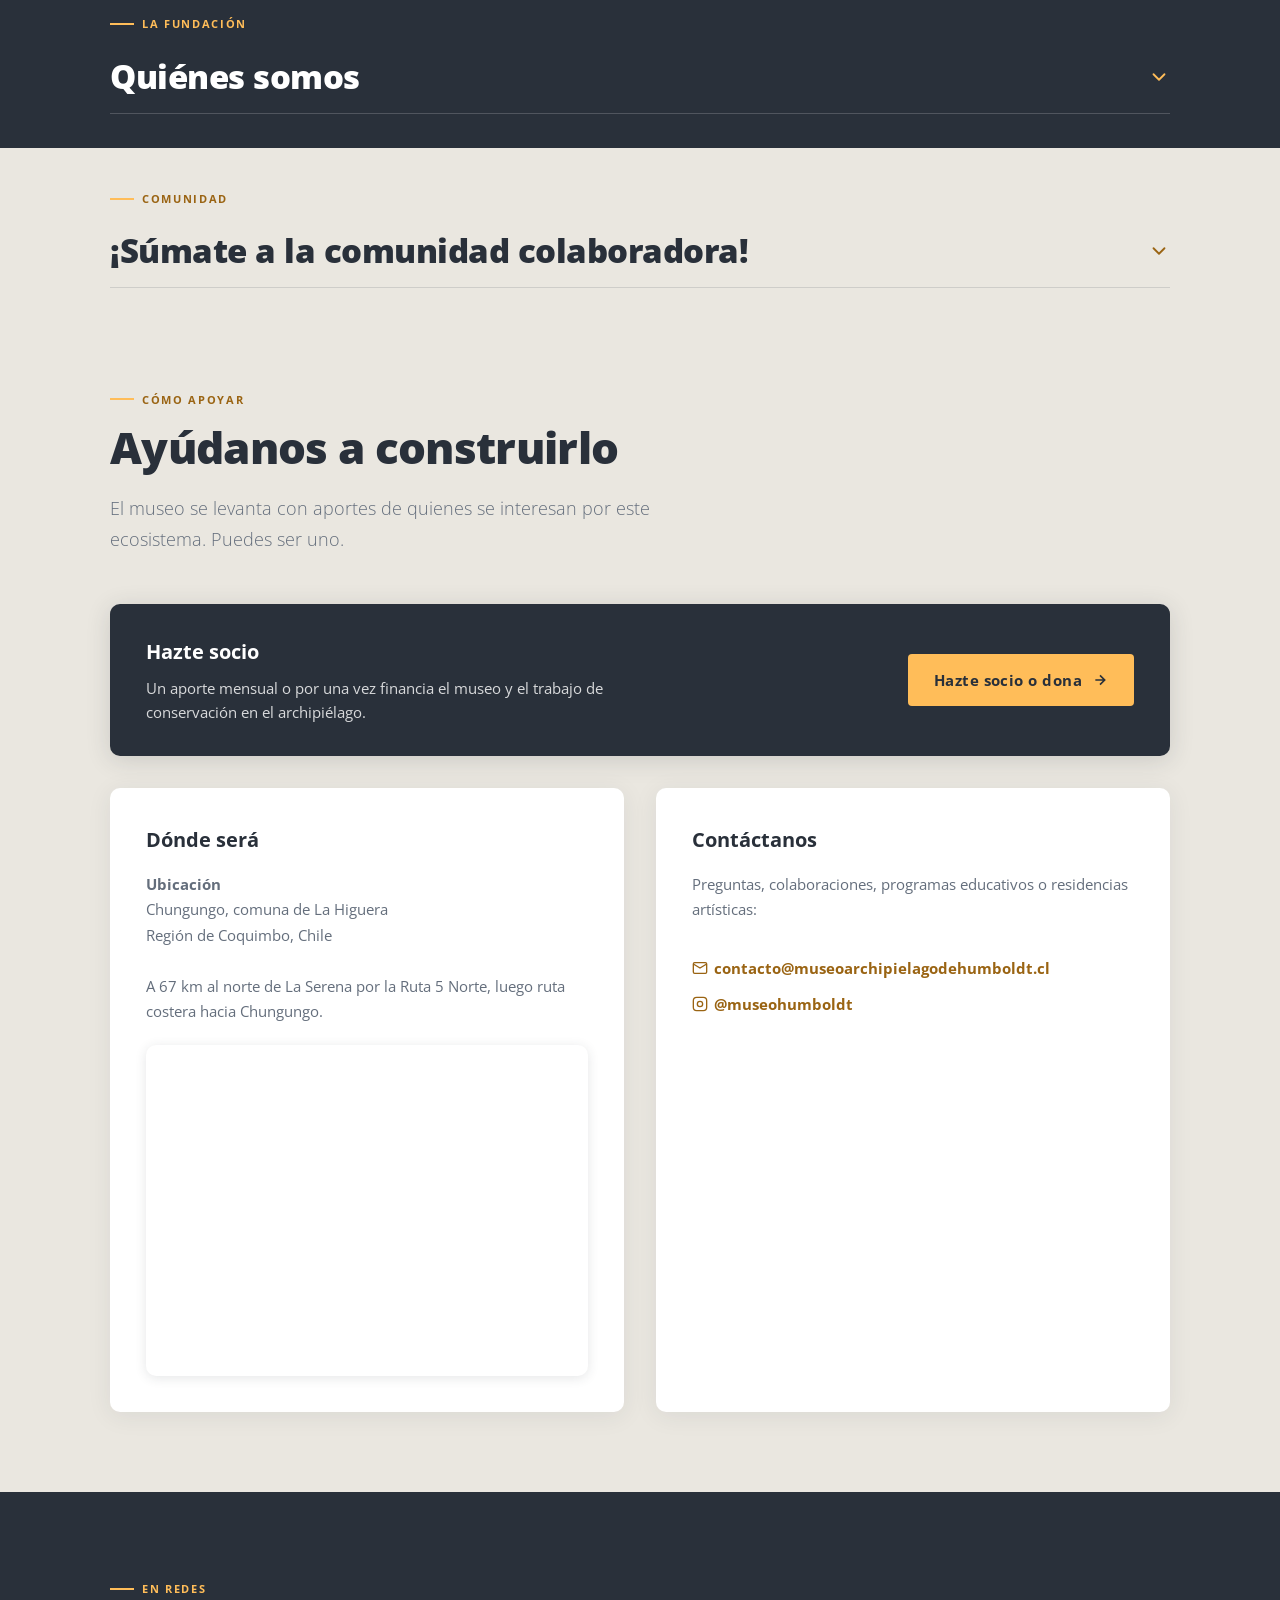
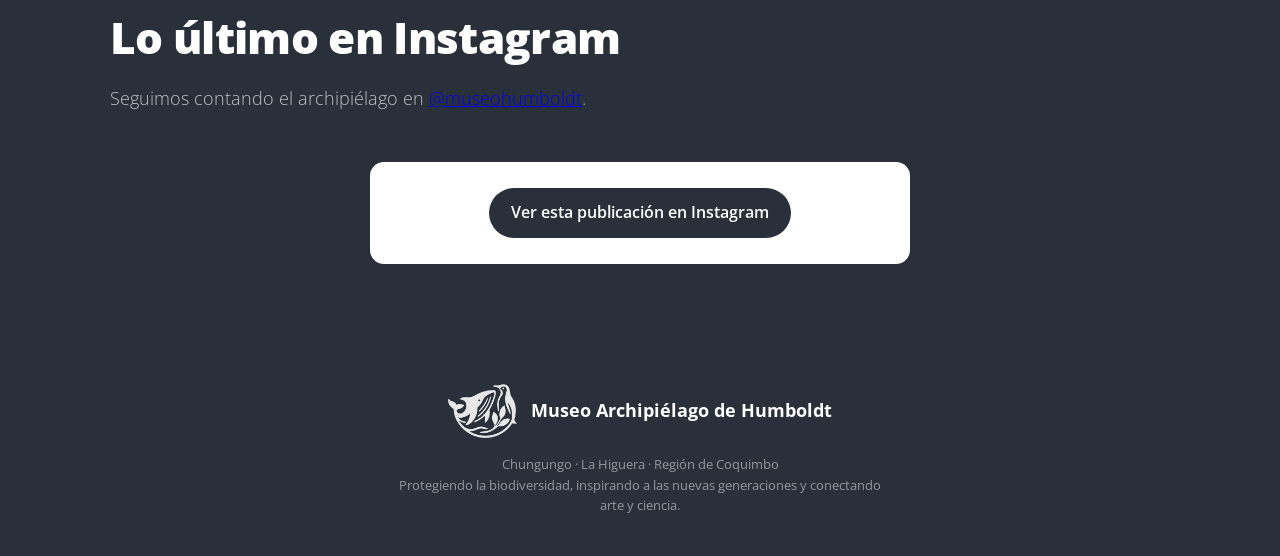
==== commit a8d05b2d: "Franja de estación en oscuro, biodiversidad en lugar de la panorámica y página de foto galería - La " ====
--- a/index.html
+++ b/index.html
@@ -70,7 +70,7 @@
       <li><a href="#quienes-somos">Quiénes somos</a></li>
       <li><a href="#visita">Contacto</a></li>
       <li><a href="estacion.html">Estación Chungungo</a></li>
-      <li><a href="#galeria">Foto galería</a></li>
+      <li><a href="galeria.html">Foto galería</a></li>
       <li class="nav-donate-item"><a href="https://fundacionmuseo.donando.cl/" target="_blank" rel="noopener noreferrer" class="nav-donate">Hazte socio</a></li>
     </ul>
   </nav>
@@ -149,13 +149,6 @@
     </div>
   </section>
 
-  <!-- PANORAMA -->
-  <div class="container">
-    <div class="panorama-wrap reveal">
-      <img src="images/costa-rocosa.webp" alt="Costa rocosa del Archipiélago de Humboldt" width="1600" height="900" loading="lazy" />
-    </div>
-  </div>
-
   <!-- GALERÍA -->
   <section class="section section-alt" id="galeria">
     <div class="container">
@@ -223,7 +216,13 @@
           <svg width="22" height="22" viewBox="0 0 24 24" fill="none" stroke="currentColor" stroke-width="2" stroke-linecap="round" stroke-linejoin="round"><path d="m9 18 6-6-6-6"/></svg>
         </button>
       </div>
-      <p class="carousel-hint">Desliza para ver más · toca una foto para ampliarla</p>
+      <div class="carousel-pie">
+        <p class="carousel-hint">Desliza para ver más · toca una foto para ampliarla</p>
+        <a class="carousel-cta" href="galeria.html">
+          Ver galería completa
+          <svg width="16" height="16" viewBox="0 0 24 24" fill="none" stroke="currentColor" stroke-width="2.5"><path d="M5 12h14M12 5l7 7-7 7"/></svg>
+        </a>
+      </div>
         </div>
       </div>
     </div>
--- a/css/styles.css
+++ b/css/styles.css
@@ -1388,9 +1388,7 @@
 /* Tira compacta bajo el hero: datos actuales de la estación Davis de Chungungo
    leídos de data/estacion/resumen.json (mismo archivo que usa estacion.html). */
 .estacion-strip {
-  background: var(--sand);
-  border-top: 1px solid rgba(41,48,58,0.08);
-  border-bottom: 1px solid rgba(41,48,58,0.08);
+  background: var(--deep);
   padding: 20px 0;
 }
 
@@ -1409,12 +1407,12 @@
   font-weight: 700;
   letter-spacing: 0.14em;
   text-transform: uppercase;
-  color: var(--accent-ink);
+  color: var(--seafoam);
 }
 
 .estacion-strip-sub {
   font-size: 0.82rem;
-  color: var(--muted);
+  color: rgba(255,255,255,0.65);
   margin-top: 2px;
 }
 
@@ -1429,7 +1427,7 @@
   font-size: 0.7rem;
   letter-spacing: 0.08em;
   text-transform: uppercase;
-  color: var(--muted);
+  color: rgba(255,255,255,0.62);
   font-weight: 600;
 }
 
@@ -1438,6 +1436,7 @@
   font-weight: 700;
   line-height: 1.2;
   letter-spacing: -0.01em;
+  color: var(--white);
 }
 
 .estacion-strip-cta {
@@ -1447,16 +1446,16 @@
   gap: 8px;
   padding: 11px 20px;
   border-radius: 999px;
-  background: var(--deep);
-  color: var(--white);
+  background: var(--seafoam);
+  color: var(--deep);
   text-decoration: none;
-  font-weight: 600;
+  font-weight: 700;
   font-size: 0.9rem;
   transition: background 0.2s ease, transform 0.2s ease;
 }
 
-.estacion-strip-cta:hover { background: var(--ocean-light); transform: translateY(-1px); }
-.estacion-strip-cta:focus-visible { outline: 2px solid var(--accent-ink); outline-offset: 3px; }
+.estacion-strip-cta:hover { background: #FFCE7E; transform: translateY(-1px); }
+.estacion-strip-cta:focus-visible { outline: 2px solid var(--white); outline-offset: 3px; }
 
 /* ===== PÁRRAFOS DE TEXTO CORRIDO (reemplazan tarjetas) ===== */
 .prosa { max-width: 760px; }
@@ -1584,3 +1583,144 @@
 
 /* Cuando el script sí carga, Instagram reemplaza el contenido por un iframe
    y el enlace de respaldo deja de existir: no hay doble botón. */
+
+/* ===== PIE DEL CARRUSEL: ayuda + salida a la galería completa ===== */
+.carousel-pie {
+  display: flex;
+  align-items: center;
+  justify-content: space-between;
+  gap: 18px;
+  flex-wrap: wrap;
+  margin-top: 14px;
+}
+
+.carousel-pie .carousel-hint { margin: 0; }
+
+.carousel-cta {
+  display: inline-flex;
+  align-items: center;
+  gap: 8px;
+  padding: 11px 22px;
+  border-radius: 999px;
+  border: 1px solid rgba(255,255,255,0.35);
+  background: transparent;
+  color: var(--white);
+  text-decoration: none;
+  font-weight: 600;
+  font-size: 0.9rem;
+  transition: background 0.2s ease, border-color 0.2s ease, transform 0.2s ease;
+}
+
+.carousel-cta:hover {
+  background: rgba(255,255,255,0.1);
+  border-color: var(--seafoam);
+  transform: translateY(-1px);
+}
+
+.carousel-cta:focus-visible { outline: 2px solid var(--seafoam); outline-offset: 3px; }
+
+/* ===== PÁGINA DE FOTO GALERÍA (galeria.html) ===== */
+/* Mosaico en columnas: respeta el alto natural de cada foto (las hay
+   verticales y horizontales) sin recortarlas. */
+.mosaico-main {
+  max-width: var(--maxw);
+  margin: 0 auto;
+  padding: 120px 24px 80px;
+}
+
+.mosaico-encabezado { max-width: 720px; margin-bottom: 44px; }
+
+.mosaico-eyebrow {
+  font-size: 0.74rem;
+  font-weight: 700;
+  letter-spacing: 0.16em;
+  text-transform: uppercase;
+  color: var(--accent-ink);
+  margin-bottom: 12px;
+}
+
+.mosaico-encabezado h1 {
+  font-size: clamp(2rem, 5vw, 3rem);
+  font-weight: 800;
+  letter-spacing: -0.025em;
+  line-height: 1.1;
+  margin-bottom: 16px;
+}
+
+.mosaico-intro { color: var(--muted); font-size: 1.05rem; }
+
+.mosaico {
+  columns: 3;
+  column-gap: 18px;
+}
+
+.mosaico-item {
+  break-inside: avoid;
+  margin: 0 0 18px;
+  position: relative;
+  border-radius: 12px;
+  overflow: hidden;
+  cursor: pointer;
+  background: var(--sand);
+}
+
+.mosaico-item img {
+  display: block;
+  width: 100%;
+  height: auto;
+  transition: transform 0.4s ease;
+}
+
+.mosaico-item:hover img { transform: scale(1.03); }
+
+.mosaico-item figcaption {
+  position: absolute;
+  inset: auto 0 0 0;
+  padding: 28px 16px 14px;
+  background: linear-gradient(to top, rgba(41,48,58,0.85), rgba(41,48,58,0));
+  color: var(--white);
+  opacity: 0;
+  transition: opacity 0.3s ease;
+}
+
+.mosaico-item:hover figcaption,
+.mosaico-item:focus-within figcaption { opacity: 1; }
+
+.mosaico-pie { display: block; font-weight: 600; font-size: 0.92rem; }
+
+.mosaico-credito {
+  display: block;
+  font-size: 0.78rem;
+  color: rgba(255,255,255,0.8);
+  margin-top: 2px;
+}
+
+.mosaico-invite {
+  margin-top: 50px;
+  padding: 30px 32px;
+  border-radius: 14px;
+  background: rgba(255,189,89,0.14);
+  border: 1px solid rgba(255,189,89,0.45);
+  max-width: 760px;
+}
+
+.mosaico-invite h2 { font-size: 1.2rem; font-weight: 700; margin-bottom: 8px; }
+.mosaico-invite p { margin-bottom: 18px; }
+
+@media (max-width: 900px) {
+  .mosaico { columns: 2; }
+}
+
+@media (max-width: 768px) {
+  .mosaico-main { padding: 100px 18px 60px; }
+  .carousel-pie { justify-content: flex-start; }
+  .carousel-cta { width: 100%; justify-content: center; }
+  /* En táctil no hay hover: el pie de foto va siempre visible. */
+  .mosaico-item figcaption { opacity: 1; }
+  .mosaico-invite { padding: 24px 20px; }
+  .mosaico-invite .fotos-invite-cta { width: 100%; justify-content: center; }
+}
+
+@media (max-width: 480px) {
+  .mosaico { columns: 1; }
+}
